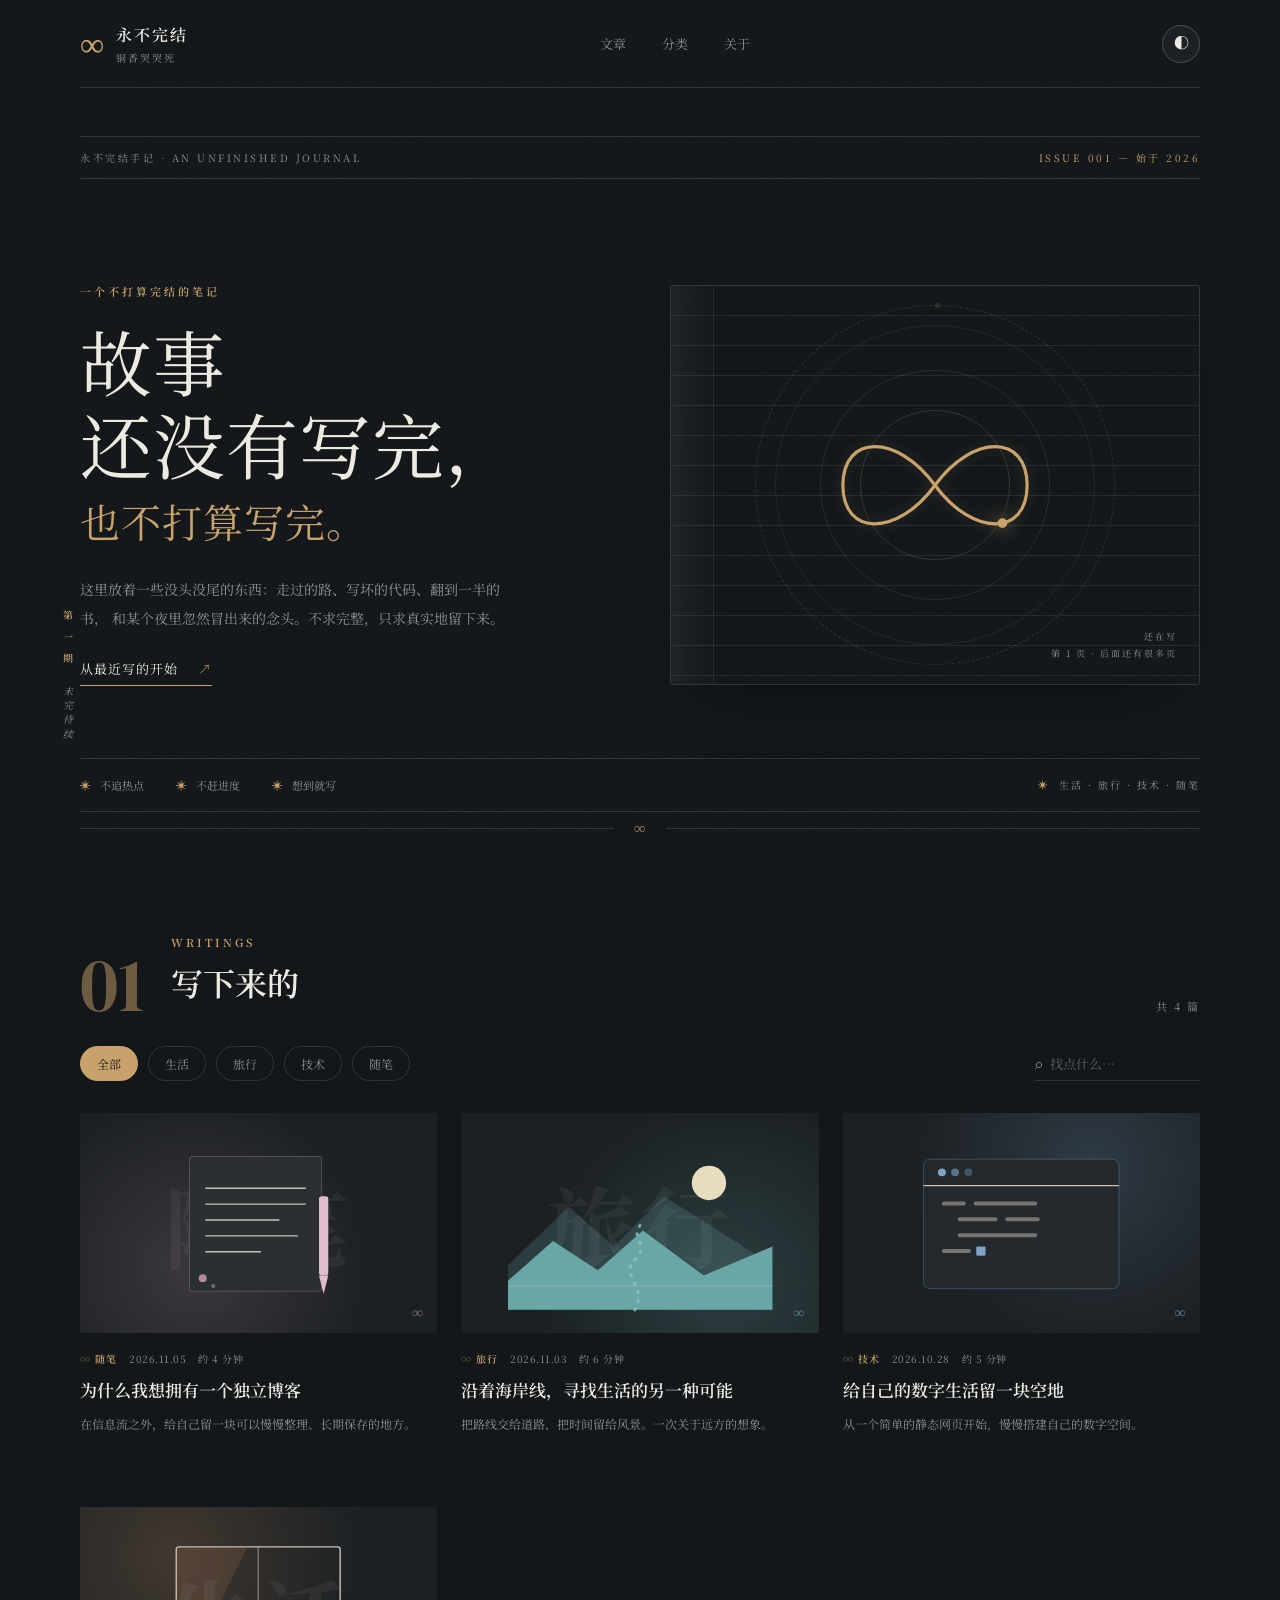
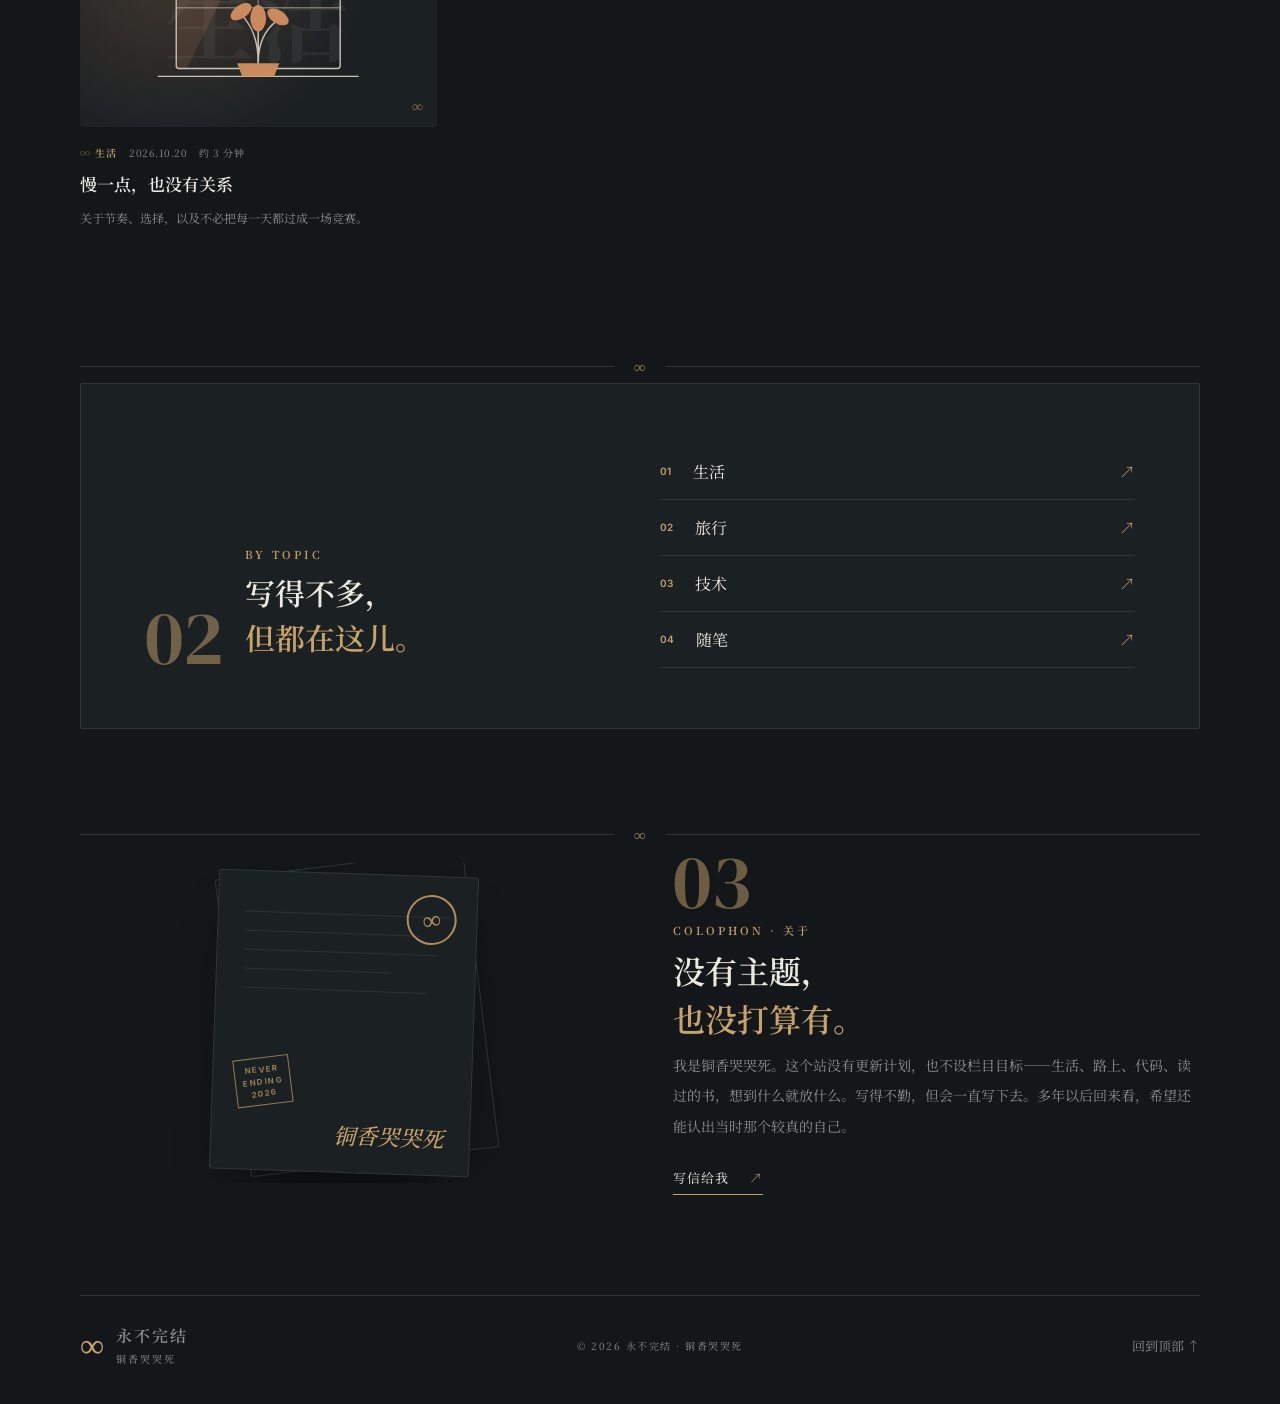
==== index.html @ 00ad0234 "feat: 编辑设计语言升级 — 刊头、错落大标题、杂志分章、书卷阅读 首屏（index.html + style.css）: - 新增刊头条：左「永不完结手记 · AN UNFINISHED JOU" ====
<!doctype html>
<html lang="zh-CN">
<head>
  <meta charset="utf-8">
  <meta name="viewport" content="width=device-width, initial-scale=1">

  <!-- SEO -->
  <meta name="description" content="永不完结 — 铜香哭哭死的个人站点。写生活、路上的事、代码和翻过的书，不追热点，也不打算写完。">
  <meta name="author" content="铜香哭哭死">
  <meta name="keywords" content="永不完结,铜香哭哭死,个人博客,生活,旅行,技术,随笔">
  <meta name="robots" content="index, follow">
  <title>永不完结 — 铜香哭哭死</title>

  <!-- Open Graph -->
  <meta property="og:type" content="website">
  <meta property="og:title" content="永不完结 — 铜香哭哭死">
  <meta property="og:description" content="写生活、路上的事、代码和翻过的书，不追热点，也不打算写完。">
  <meta property="og:locale" content="zh_CN">
  <meta property="og:site_name" content="永不完结">

  <!-- Twitter Card -->
  <meta name="twitter:card" content="summary">
  <meta name="twitter:title" content="永不完结 — 铜香哭哭死">
  <meta name="twitter:description" content="写生活、路上的事、代码和翻过的书，不追热点，也不打算写完。">

  <!-- Favicon -->
  <link rel="icon" href="data:image/svg+xml,<svg xmlns='http://www.w3.org/2000/svg' viewBox='0 0 100 100'><text y='.9em' font-size='90' fill='%23c8a26b'>∞</text></svg>">

  <!-- Fonts -->
  <link rel="preconnect" href="https://fonts.googleapis.com">
  <link rel="preconnect" href="https://fonts.gstatic.com" crossorigin>
  <link href="https://fonts.googleapis.com/css2?family=DM+Serif+Display&family=Noto+Serif+SC:wght@400;500;600;700&family=Inter:wght@400;500;600&display=swap" rel="stylesheet">

  <link rel="stylesheet" href="assets/style.css">
</head>
<body id="top">

<!-- 纸张颗粒 / 光晕 / 阅读进度 / 生长的墨线 -->
<div class="grain" aria-hidden="true"></div>
<div class="cursor-glow" id="cursorGlow" aria-hidden="true"></div>
<div class="scroll-progress" id="scrollProgress" aria-hidden="true"></div>
<div class="ink-thread" id="inkThread" aria-hidden="true"></div>

<header class="site-header wrap">
  <a class="brand" href="#top">
    <span class="brand-mark">∞</span>
    <span>
      <b>永不完结</b>
      <small>铜香哭哭死</small>
    </span>
  </a>

  <nav>
    <a href="#latest">文章</a>
    <a href="#categories">分类</a>
    <a href="#about">关于</a>
  </nav>

  <button id="themeToggle" class="icon-btn" aria-label="切换日间模式">◐</button>
</header>


  <main>

<section class="hero wrap">
  <div class="hero-masthead">
    <span>永不完结手记 · AN UNFINISHED JOURNAL</span>
    <span class="hero-masthead-right">ISSUE 001 — 始于 2026</span>
  </div>

  <div class="hero-copy">
    <p class="eyebrow">一个不打算完结的笔记</p>

    <h1>
      <span class="hl">故事</span>
      <span class="hl">还没有写完，</span>
      <em class="hl-sub">也不打算写完。</em>
    </h1>

    <p class="hero-desc">
      这里放着一些没头没尾的东西：走过的路、写坏的代码、翻到一半的书，
      和某个夜里忽然冒出来的念头。不求完整，只求真实地留下来。
    </p>

    <a class="text-link" href="#latest">
      从最近写的开始 <span>↗</span>
    </a>

    <span class="hero-rail" aria-hidden="true"><b>第 一 期</b><i>未完待续</i></span>
  </div>

  <!-- 一张摊开的笔记本纸，笔尖正在一遍遍写出 ∞ -->
  <div class="hero-art" aria-hidden="true">
    <div class="notebook-lines"></div>
    <div class="hero-art-ring ring-1"></div>
    <div class="hero-art-ring ring-2"></div>
    <div class="hero-art-ring ring-3"></div>

    <svg class="ink-path" viewBox="0 0 280 120">
      <path id="inkStroke" class="ink-trail" pathLength="1000"
            d="M140 60 C175 12 226 12 226 60 C226 108 175 108 140 60 C105 12 54 12 54 60 C54 108 105 108 140 60 Z" />
      <circle class="ink-tip" r="4.5">
        <animateMotion dur="6s" repeatCount="indefinite">
          <mpath href="#inkStroke" />
        </animateMotion>
      </circle>
    </svg>

    <div class="hero-art-label">还在写<br>第 1 页 · 后面还有很多页</div>
    <div class="hero-art-orbit"></div>
  </div>
</section>


    <section class="wrap intro-strip" data-reveal>
      <span>不追热点</span><span>不赶进度</span><span>想到就写</span>
      <span class="strip-right">生活 · 旅行 · 技术 · 随笔</span>
    </section>

    <div class="divider wrap" aria-hidden="true"><span>∞</span></div>

    <section id="latest" class="wrap section">
      <div class="section-heading" data-reveal>
        <span class="sh-num">01</span>
        <div class="sh-body">
          <p class="eyebrow">WRITINGS</p>
          <h2>写下来的</h2>
        </div>
        <span class="muted" id="postCount">共 4 篇</span>
      </div>
      <div class="toolbar" data-reveal>
        <div id="filters" class="filters"></div>
        <label class="search">
          <span>⌕</span>
          <input id="searchInput" type="search" placeholder="找点什么…" aria-label="搜索文章">
          <button class="search-clear" id="searchClear" type="button" aria-label="清除搜索" hidden>×</button>
        </label>
      </div>
      <div id="postGrid" class="post-grid"></div>
      <p id="emptyState" class="empty hidden">没找到。换个词，或者看看别的分类。</p>
    </section>

    <div class="divider wrap" aria-hidden="true"><span>∞</span></div>

    <section id="categories" class="wrap category-feature" data-reveal>
      <div class="cf-head">
        <span class="sh-num">02</span>
        <div>
          <p class="eyebrow">BY TOPIC</p>
          <h2>写得不多，<br><em>但都在这儿。</em></h2>
        </div>
      </div>
      <div class="category-list">
        <a href="#latest" data-category-link="生活"><span>01</span>生活 <b>↗</b></a>
        <a href="#latest" data-category-link="旅行"><span>02</span>旅行 <b>↗</b></a>
        <a href="#latest" data-category-link="技术"><span>03</span>技术 <b>↗</b></a>
        <a href="#latest" data-category-link="随笔"><span>04</span>随笔 <b>↗</b></a>
      </div>
    </section>

    <div class="divider wrap" aria-hidden="true"><span>∞</span></div>

    <section id="about" class="wrap about">
      <!-- 一封还没写完的信 -->
      <div class="about-art" aria-hidden="true" data-reveal>
        <div class="letter-sheet letter-sheet-back"></div>
        <div class="letter-sheet letter-sheet-front">
          <div class="letter-stamp">∞</div>
          <div class="letter-lines">
            <i></i><i></i><i></i><i></i><i></i>
          </div>
          <div class="letter-postmark">NEVER<br>ENDING<br>2026</div>
          <div class="letter-sign">铜香哭哭死</div>
        </div>
      </div>
      <div data-reveal>
        <span class="sh-num sh-num-inline">03</span>
        <p class="eyebrow">COLOPHON · 关于</p>
        <h2>没有主题，<br><em>也没打算有。</em></h2>
        <p>我是铜香哭哭死。这个站没有更新计划，也不设栏目目标——生活、路上、代码、读过的书，想到什么就放什么。写得不勤，但会一直写下去。多年以后回来看，希望还能认出当时那个较真的自己。</p>
        <a class="text-link" href="mailto:1219093662@qq.com">写信给我 <span>↗</span></a>
      </div>
    </section>
  </main>

  <footer class="wrap footer">
    <a class="brand" href="#top">
      <span class="brand-mark">∞</span>
      <span><b>永不完结</b><small>铜香哭哭死</small></span>
    </a>
    <span>© 2026 永不完结 · 铜香哭哭死</span>
    <a href="#top">回到顶部 ↑</a>
  </footer>

  <button class="to-top" id="toTop" aria-label="回到顶部">↑</button>

  <dialog id="articleDialog" class="article-dialog">
    <button class="dialog-close" id="closeDialog" aria-label="关闭">×</button>
    <div id="articleContent"></div>
  </dialog>

  <script src="assets/posts.js"></script>
  <script src="assets/main.js"></script>
</body>
</html>
---- assets/style.css ----
/* ============================================
   永不完结 · Style Sheet
   设计理念：一个没有终点的个人记录，安静、克制、有温度
   图片：全部由 CSS 绘制，无外部图片依赖
   ============================================ */

* {
  box-sizing: border-box;
  margin: 0;
  padding: 0;
}

/* ---------- 主题变量 ---------- */
/* 默认深色主题 */
:root {
  --paper: #13171a;
  --ink: #edeae1;
  --ink-soft: #cbc9c1;
  --muted: #8c9092;
  --line: #2f3538;
  --control-line: #474d50;
  --accent: #c8a26b;
  --accent-2: #7fa39b;
  --card: #1b2023;
  --shadow: rgba(0, 0, 0, 0.55);
  --selection: rgba(200, 162, 107, 0.3);
  --art-grad-1: #243538;
  --art-grad-2: #161e22;
  --art-grad-3: #352a26;
  --rule: rgba(130, 160, 168, 0.14);
  --accent-soft: rgba(200, 162, 107, 0.22);
}

/* 浅色主题 */
body.light {
  --paper: #f2ece1;
  --ink: #241f19;
  --ink-soft: #4c4840;
  --muted: #8b867c;
  --line: #ddd5c6;
  --control-line: #c6bdac;
  --accent: #9a6f43;
  --accent-2: #5e8478;
  --card: #eae4d8;
  --shadow: rgba(0, 0, 0, 0.14);
  --selection: rgba(154, 111, 67, 0.22);
  --art-grad-1: #d6c7ab;
  --art-grad-2: #cbd9d6;
  --art-grad-3: #e2cdb0;
  --rule: rgba(80, 120, 140, 0.16);
  --accent-soft: rgba(154, 111, 67, 0.26);
}

html {
  scroll-behavior: smooth;
}

body {
  background: var(--paper);
  color: var(--ink);
  font-family: Inter, "Noto Serif SC", serif;
  transition: background .4s ease, color .4s ease;
  -webkit-font-smoothing: antialiased;
  -moz-osx-font-smoothing: grayscale;
}

::selection {
  background: var(--selection);
}

/* ---------- 纸张颗粒质感 ---------- */
.grain {
  position: fixed;
  inset: 0;
  z-index: 9997;
  pointer-events: none;
  opacity: .04;
  mix-blend-mode: overlay;
  background-image: url("data:image/svg+xml,%3Csvg viewBox='0 0 220 220' xmlns='http://www.w3.org/2000/svg'%3E%3Cfilter id='n'%3E%3CfeTurbulence type='fractalNoise' baseFrequency='.85' numOctaves='3' stitchTiles='stitch'/%3E%3C/filter%3E%3Crect width='100%25' height='100%25' filter='url(%23n)'/%3E%3C/svg%3E");
}

/* ---------- 鼠标柔光（仅精确指针设备） ---------- */
.cursor-glow {
  position: fixed;
  inset: 0;
  z-index: 1;
  pointer-events: none;
  opacity: 0;
  background: radial-gradient(520px circle at var(--mx, 50%) var(--my, 50%), rgba(185, 155, 112, .07), transparent 68%);
  transition: opacity .8s ease;
}

body.pointer-active .cursor-glow {
  opacity: 1;
}

@media (hover: none), (pointer: coarse) {
  .cursor-glow { display: none; }
}

/* ---------- 顶部阅读进度 ---------- */
.scroll-progress {
  position: fixed;
  top: 0;
  left: 0;
  width: 100%;
  height: 2px;
  z-index: 200;
  pointer-events: none;
  background: linear-gradient(90deg, var(--accent), var(--ink-soft));
  transform: scaleX(0);
  transform-origin: 0 50%;
}

/* ---------- 随阅读向下生长的墨线 ---------- */
.ink-thread {
  position: fixed;
  left: 0;
  top: 0;
  width: 3px;
  height: 0;
  z-index: 60;
  pointer-events: none;
  background: linear-gradient(var(--accent), rgba(185, 155, 112, 0));
  opacity: .55;
}

/* ---------- 回到顶部 ---------- */
.to-top {
  position: fixed;
  right: 28px;
  bottom: 28px;
  z-index: 150;
  width: 44px;
  height: 44px;
  border: 1px solid var(--control-line);
  border-radius: 50%;
  background: var(--card);
  color: var(--ink);
  font-size: 17px;
  cursor: pointer;
  opacity: 0;
  transform: translateY(14px);
  pointer-events: none;
  transition: opacity .35s, transform .35s, border-color .25s, color .25s;
}

.to-top.visible {
  opacity: 1;
  transform: none;
  pointer-events: auto;
}

.to-top:hover {
  border-color: var(--accent);
  color: var(--accent);
  transform: translateY(-3px);
}

/* ---------- 滚动入场 ---------- */
/* 元素默认始终可见；observer 触发时播放一次淡入。
   即使脚本或 observer 完全不工作，也不会出现内容留白。 */
.reveal-ready [data-reveal].revealed {
  animation: revealIn .75s cubic-bezier(.2, .7, .2, 1) backwards;
  animation-delay: var(--reveal-delay, 0ms);
}

@keyframes revealIn {
  from { opacity: 0; transform: translateY(26px); }
  to   { opacity: 1; transform: none; }
}

/* ---------- 首屏入场 ---------- */
.hero-copy > * {
  animation: heroIn .85s cubic-bezier(.2, .7, .2, 1) both;
}

.hero-copy > *:nth-child(1) { animation-delay: .06s; }
.hero-copy > *:nth-child(2) { animation-delay: .20s; }
.hero-copy > *:nth-child(3) { animation-delay: .34s; }
.hero-copy > *:nth-child(4) { animation-delay: .48s; }

@keyframes heroIn {
  from { opacity: 0; transform: translateY(20px); }
  to   { opacity: 1; transform: none; }
}

.hero-art {
  animation: artIn 1.1s cubic-bezier(.2, .7, .2, 1) both;
}

@keyframes artIn {
  from { opacity: 0; transform: scale(.95); }
  to   { opacity: 1; transform: none; }
}

/* ---------- 主题切换：圆形扩散（View Transitions 渐进增强） ---------- */
::view-transition-old(root),
::view-transition-new(root) {
  animation: none;
  mix-blend-mode: normal;
}

::view-transition-old(root) { z-index: 1; }
::view-transition-new(root) { z-index: 2; }

@keyframes themeReveal {
  from { clip-path: circle(0 at var(--vt-x, 50%) var(--vt-y, 0)); }
  to   { clip-path: circle(var(--vt-r, 150vmax) at var(--vt-x, 50%) var(--vt-y, 0)); }
}

::view-transition-new(root) {
  animation: themeReveal .65s cubic-bezier(.3, .7, .3, 1) both;
}

/* ---------- 尊重系统「减少动态效果」 ---------- */
@media (prefers-reduced-motion: reduce) {
  *, *::before, *::after {
    animation-duration: .01ms !important;
    animation-iteration-count: 1 !important;
    transition-duration: .01ms !important;
    scroll-behavior: auto !important;
  }
  .reveal-ready [data-reveal].revealed { animation: none; }
  .cursor-glow { display: none; }
}

.wrap {
  width: min(1120px, calc(100% - 48px));
  margin: auto;
}

/* ---------- 顶部导航 ---------- */
.site-header {
  height: 88px;
  display: flex;
  align-items: center;
  justify-content: space-between;
  border-bottom: 1px solid var(--line);
  position: sticky;
  top: 0;
  z-index: 100;
  background: var(--paper);
  transition: background .4s ease;
}

.brand {
  display: flex;
  gap: 12px;
  align-items: center;
  text-decoration: none;
  color: var(--ink);
}

.brand-mark {
  font: 34px "DM Serif Display", serif;
  color: var(--accent);
  line-height: 1;
}

.brand b {
  display: block;
  font: 600 16px "Noto Serif SC", serif;
  letter-spacing: 2px;
}

.brand small {
  display: block;
  font: 10px "Noto Serif SC", serif;
  letter-spacing: 2px;
  color: var(--muted);
  margin-top: 4px;
}

.site-header nav {
  display: flex;
  gap: 36px;
}

.site-header nav a,
.footer a {
  font-size: 13px;
  font-family: "Noto Serif SC", serif;
  color: var(--muted);
  text-decoration: none;
  transition: color .25s;
  position: relative;
}

.site-header nav a::after {
  content: "";
  position: absolute;
  bottom: -4px;
  left: 0;
  width: 0;
  height: 1px;
  background: var(--accent);
  transition: width .3s ease;
}

.site-header nav a:hover::after {
  width: 100%;
}

.site-header nav a:hover,
.site-header nav a.current,
.footer a:hover {
  color: var(--accent);
}

/* 滚动到对应区块时高亮导航 */
.site-header nav a.current::after {
  width: 100%;
}

.icon-btn {
  border: 1px solid var(--control-line);
  background: var(--card);
  color: var(--ink);
  border-radius: 50%;
  width: 38px;
  height: 38px;
  cursor: pointer;
  font-size: 15px;
  transition: all .25s;
  display: flex;
  align-items: center;
  justify-content: center;
}

.icon-btn:hover {
  border-color: var(--accent);
  color: var(--accent);
  transform: rotate(15deg);
}

/* ---------- 首页主视觉 ---------- */
.hero {
  min-height: 520px;
  display: grid;
  grid-template-columns: 1fr 1fr;
  align-items: center;
  gap: 60px;
  position: relative;
  padding-top: 48px;
  padding-bottom: 72px;
}

.eyebrow {
  font: 11px "Noto Serif SC", serif;
  letter-spacing: 3px;
  color: var(--accent);
  font-weight: 600;
}

/* 刊头条 */
.hero-masthead {
  grid-column: 1 / -1;
  display: flex;
  justify-content: space-between;
  align-items: center;
  border-top: 1px solid var(--line);
  border-bottom: 1px solid var(--line);
  padding: 13px 0;
  margin-bottom: 44px;
  font: 10px "Noto Serif SC", serif;
  letter-spacing: 2.5px;
  color: var(--muted);
  text-transform: uppercase;
}

.hero-masthead-right {
  color: var(--accent);
}

.hero h1 {
  display: flex;
  flex-direction: column;
  gap: 4px;
  margin: 22px 0 28px;
  font-weight: 600;
}

.hero h1 .hl {
  font: clamp(40px, 5.6vw, 74px)/1.1 "Noto Serif SC", serif;
  letter-spacing: 1px;
}

.hero h1 .hl-sub {
  font-style: normal;
  color: var(--accent);
  font: clamp(24px, 3.4vw, 40px)/1.3 "Noto Serif SC", serif;
  letter-spacing: 1px;
  margin-top: 8px;
}

/* 首屏左下竖排注脚 */
.hero-rail {
  position: absolute;
  left: -20px;
  bottom: 16px;
  writing-mode: vertical-rl;
  display: flex;
  gap: 20px;
  font: 10px "Noto Serif SC", serif;
  letter-spacing: 4px;
  color: var(--muted);
}

.hero-rail b {
  color: var(--accent);
  font-weight: 600;
}

.category-feature h2 em,
.about h2 em {
  font-style: normal;
  color: var(--accent);
}

.hero-desc {
  font: 14px/2.1 "Noto Serif SC", serif;
  color: var(--muted);
  max-width: 440px;
}

.text-link {
  display: inline-block;
  margin-top: 26px;
  padding-bottom: 7px;
  border-bottom: 1px solid var(--accent);
  font: 13px "Noto Serif SC", serif;
  letter-spacing: 1px;
  text-decoration: none;
  color: var(--ink);
  transition: color .25s, letter-spacing .25s;
}

.text-link:hover {
  color: var(--accent);
  letter-spacing: 1.5px;
}

.text-link span {
  color: var(--accent);
  margin-left: 16px;
  transition: margin-left .25s;
}

.text-link:hover span {
  margin-left: 22px;
}

/* ---------- 首页艺术图形：一本摊开的笔记本，正被一遍遍写上 ∞ ---------- */
.hero-art {
  height: 400px;
  position: relative;
  display: flex;
  align-items: center;
  justify-content: center;
  background: var(--paper);
  border-radius: 2px;
  overflow: hidden;
  border: 1px solid var(--line);
  box-shadow: 0 24px 60px -34px var(--shadow);
}

/* 笔记本横格纸 + 左侧装订线 */
.notebook-lines {
  position: absolute;
  inset: 0;
  z-index: 0;
  background:
    linear-gradient(90deg, transparent 42px, var(--rule) 42px, var(--rule) 43px, transparent 43px),
    repeating-linear-gradient(to bottom, transparent 0 29px, var(--rule) 29px 30px);
}

.notebook-lines::before {
  content: "";
  position: absolute;
  left: 0; top: 0; bottom: 0;
  width: 42px;
  background: linear-gradient(90deg, var(--rule), transparent);
  opacity: .6;
}

/* 缓慢旋转的虚线星轨 */
.hero-art-orbit {
  position: absolute;
  width: 360px;
  height: 360px;
  border: 1px dashed var(--accent);
  border-radius: 50%;
  opacity: .18;
  z-index: 1;
  animation: orbitSpin 48s linear infinite;
}

.hero-art-orbit::after {
  content: "";
  position: absolute;
  top: -3px;
  left: 50%;
  width: 5px;
  height: 5px;
  border-radius: 50%;
  background: var(--accent);
  box-shadow: 0 0 10px var(--accent);
}

@keyframes orbitSpin {
  to { transform: rotate(360deg); }
}

/* 三层同心圆（像杯子的水渍 / 写坏的草稿） */
.hero-art-ring {
  position: absolute;
  border: 1px solid var(--accent);
  border-radius: 50%;
  opacity: .1;
  z-index: 1;
  animation: ringPulse 7s ease-in-out infinite;
}

.hero-art-ring.ring-1 { width: 320px; height: 320px; animation-delay: 0s; }
.hero-art-ring.ring-2 { width: 230px; height: 230px; animation-delay: 1.2s; opacity: .14; }
.hero-art-ring.ring-3 { width: 150px; height: 150px; animation-delay: 2.4s; opacity: .2; }

@keyframes ringPulse {
  0%, 100% { transform: scale(1); opacity: .08; }
  50% { transform: scale(1.06); opacity: .2; }
}

/* 被一笔笔写出来的 ∞ */
.ink-path {
  position: relative;
  z-index: 3;
  width: 300px;
  max-width: 74%;
  overflow: visible;
}

.ink-trail {
  fill: none;
  stroke: var(--accent);
  stroke-width: 3;
  stroke-linecap: round;
  stroke-dasharray: 1000;
  stroke-dashoffset: 1000;
  animation: inkDraw 3.4s cubic-bezier(.6, .05, .25, 1) forwards;
  filter: drop-shadow(0 0 6px var(--accent-soft));
}

@keyframes inkDraw {
  to { stroke-dashoffset: 0; }
}

.ink-tip {
  fill: var(--accent);
  filter: drop-shadow(0 0 9px var(--accent));
}

.hero-art-label {
  position: absolute;
  bottom: 22px;
  right: 22px;
  z-index: 4;
  font: 9px/1.9 "Noto Serif SC", serif;
  letter-spacing: 2px;
  color: var(--muted);
  text-align: right;
}

/* ---------- 首页信息条 ---------- */
.intro-strip {
  border-top: 1px solid var(--line);
  border-bottom: 1px solid var(--line);
  padding: 18px 0;
  display: flex;
  gap: 32px;
  font: 11px "Noto Serif SC", serif;
  color: var(--muted);
}

.intro-strip span::before {
  content: "✳";
  color: var(--accent);
  margin-right: 9px;
}

.intro-strip .strip-right {
  margin-left: auto;
  font: 10px "Noto Serif SC", serif;
  letter-spacing: 2px;
}

/* ---------- 章节分隔符：∞ + 细线（贯穿全站的符号语言） ---------- */
.divider {
  display: flex;
  align-items: center;
  gap: 20px;
  padding: 4px 0;
  color: var(--accent);
}

.divider::before,
.divider::after {
  content: "";
  flex: 1;
  height: 1px;
  background: var(--line);
}

.divider span {
  font: 17px "DM Serif Display", serif;
  opacity: .7;
}

/* ---------- 文章区域 ---------- */
.section {
  padding: 90px 0;
}

/* 杂志式分章：大号编号 + 中文标题 + 英文副题 */
.section-heading {
  display: flex;
  align-items: flex-end;
  gap: 26px;
  margin-bottom: 4px;
}

.sh-num {
  font: 400 clamp(42px, 6.2vw, 76px)/0.8 "DM Serif Display", serif;
  color: var(--accent);
  opacity: .5;
}

.sh-num-inline {
  display: block;
  margin-bottom: 10px;
}

.sh-body {
  flex: 1;
}

.section-heading h2,
.category-feature h2,
.about h2 {
  font: 32px/1.5 "Noto Serif SC", serif;
  margin: 8px 0;
  font-weight: 600;
}

.cf-head {
  display: flex;
  align-items: flex-end;
  gap: 22px;
}

.muted {
  font: 11px "Noto Serif SC", serif;
  letter-spacing: 2px;
  color: var(--muted);
}

.toolbar {
  display: flex;
  justify-content: space-between;
  align-items: center;
  margin: 32px 0;
}

.filters {
  display: flex;
  gap: 10px;
  flex-wrap: wrap;
}

.filter {
  border: 1px solid var(--line);
  background: transparent;
  color: var(--muted);
  padding: 8px 16px;
  border-radius: 30px;
  font: 12px "Noto Serif SC", serif;
  cursor: pointer;
  transition: all .25s;
}

.filter.active,
.filter:hover {
  background: var(--accent);
  border-color: var(--accent);
  color: var(--paper);
}

.search {
  border-bottom: 1px solid var(--line);
  display: flex;
  gap: 8px;
  padding: 7px 0;
  color: var(--muted);
  transition: border-color .25s;
}

.search:focus-within {
  border-color: var(--accent);
}

.search span {
  font-size: 14px;
  color: var(--muted);
}

.search input {
  width: 150px;
  border: 0;
  outline: 0;
  background: transparent;
  color: var(--ink);
  font: 13px "Noto Serif SC", serif;
}

.search input::placeholder {
  color: var(--muted);
  opacity: 0.6;
}

/* 隐藏浏览器自带的清除按钮，使用统一的自定义按钮 */
.search input::-webkit-search-cancel-button {
  display: none;
}

.search-clear {
  border: 0;
  background: none;
  color: var(--muted);
  font-size: 15px;
  line-height: 1;
  padding: 0 2px;
  cursor: pointer;
  display: flex;
  align-items: center;
  transition: color .2s;
}

.search-clear:hover {
  color: var(--accent);
}

.search-clear[hidden] {
  display: none;
}

/* ---------- 文章卡片 ---------- */
.post-grid {
  display: grid;
  grid-template-columns: repeat(3, 1fr);
  gap: 40px 24px;
}

.post-card {
  cursor: pointer;
  transition: transform .35s ease;
  /* 逐张入场：backwards 只保留起始帧，动画结束后 hover 的 transform 不受影响 */
  animation: cardIn .6s cubic-bezier(.2, .7, .2, 1) backwards;
  animation-delay: var(--reveal-delay, 0ms);
}

@keyframes cardIn {
  from { opacity: 0; transform: translateY(22px); }
  to   { opacity: 1; transform: none; }
}

.post-card:hover {
  transform: translateY(-4px);
}

.post-card .cover {
  height: 220px;
  overflow: hidden;
  background: var(--card);
  border-radius: 2px;
  position: relative;
}

.post-card .cover::after {
  content: "";
  position: absolute;
  inset: 0;
  background: linear-gradient(180deg, transparent 60%, var(--card));
  opacity: 0;
  transition: opacity .4s;
  pointer-events: none;
}

.post-card:hover .cover::after {
  opacity: 0.35;
}

/* 悬停时一道柔光斜扫过封面 */
.post-card .cover::before {
  content: "";
  position: absolute;
  inset: 0;
  z-index: 5;
  pointer-events: none;
  background: linear-gradient(105deg, transparent 38%, rgba(255, 255, 255, .13) 50%, transparent 62%);
  transform: translateX(-130%);
  transition: transform .85s cubic-bezier(.2, .7, .2, 1);
}

.post-card:hover .cover::before {
  transform: translateX(130%);
}

.post-card img {
  width: 100%;
  height: 100%;
  object-fit: cover;
  filter: saturate(.75) brightness(.85);
  transition: transform .6s ease, filter .6s ease;
}

.post-card:hover img {
  transform: scale(1.05);
  filter: saturate(1) brightness(1);
}

/* ---------- 分类封面：四幅会动的微型场景插画（纯 SVG） ---------- */
.cover-art {
  position: relative;
  width: 100%;
  height: 100%;
  display: flex;
  align-items: center;
  justify-content: center;
  overflow: hidden;
}

/* 大类水印字 */
.cover-art-label {
  position: absolute;
  z-index: 1;
  font: 700 clamp(54px, 7vw, 92px)/1 "Noto Serif SC", serif;
  color: var(--ink);
  opacity: .06;
  user-select: none;
  letter-spacing: 4px;
}

/* 角标 ∞ */
.cover-art-mark {
  position: absolute;
  right: 14px;
  bottom: 10px;
  z-index: 3;
  font: 16px "DM Serif Display", serif;
  color: var(--sc-accent, var(--accent));
  opacity: .65;
}

/* 场景插画容器 */
.scene {
  position: relative;
  z-index: 2;
  width: 74%;
  height: auto;
  overflow: visible;
  transition: transform .55s cubic-bezier(.2, .7, .2, 1);
}

.post-card:hover .scene {
  transform: scale(1.05);
}

.scene * { vector-effect: non-scaling-stroke; }

/* 场景配色（主题感知，按分类覆盖 --sc-accent 等） */
.sc-line { fill: none; stroke: var(--sc-ink); stroke-width: 1.4; }
.sc-fill { fill: var(--sc-accent); }
.sc-fill-soft { fill: var(--sc-accent-soft); }
.sc-light { fill: var(--sc-light); }
.sc-paper { fill: var(--sc-paper); stroke: var(--sc-line-c); stroke-width: 1; }
.sc-dot { fill: var(--sc-accent); }
.sc-code rect { fill: var(--sc-ink); opacity: .5; }
.sc-cursor { fill: var(--sc-accent); animation: cursorBlink 1.1s steps(1) infinite; }
.sc-strong { fill: var(--sc-strong); }
.sc-ink { fill: var(--sc-accent); }
.sc-moon { fill: var(--sc-moon); }
.sc-road { fill: none; stroke: var(--sc-road); stroke-width: 3; stroke-linecap: round; stroke-dasharray: 1 8; opacity: .8; }

@keyframes cursorBlink { 0%, 50% { opacity: 1; } 50.01%, 100% { opacity: 0; } }

/* 生活：暖陶土 · 窗台盆栽 */
.cover-art-life {
  background:
    radial-gradient(circle at 26% 22%, var(--sc-accent-soft), transparent 62%),
    var(--card);
  --sc-accent: #c98a5e;
  --sc-accent-soft: rgba(201, 138, 94, .22);
  --sc-ink: #c9c2b4;
  --sc-paper: #2a2f31;
  --sc-line-c: rgba(201, 138, 94, .35);
  --sc-light: rgba(201, 138, 94, .16);
  --sc-strong: #e0b78f;
  --sc-moon: #e8dcc0;
  --sc-road: #c98a5e;
}

/* 旅行：青蓝 · 山海与路 */
.cover-art-travel {
  background:
    radial-gradient(circle at 74% 78%, var(--sc-accent-soft), transparent 60%),
    var(--card);
  --sc-accent: #69a6a6;
  --sc-accent-soft: rgba(105, 166, 166, .22);
  --sc-ink: #c9c2b4;
  --sc-paper: #2a2f31;
  --sc-line-c: rgba(105, 166, 166, .35);
  --sc-light: rgba(105, 166, 166, .15);
  --sc-strong: #9fd0d0;
  --sc-moon: #e8dcc0;
  --sc-road: #8fc3c3;
}

/* 技术：灰蓝 · 终端光标 */
.cover-art-tech {
  background:
    radial-gradient(circle at 70% 24%, var(--sc-accent-soft), transparent 60%),
    var(--card);
  --sc-accent: #7fa3c9;
  --sc-accent-soft: rgba(127, 163, 201, .2);
  --sc-ink: #c9c2b4;
  --sc-paper: #23292c;
  --sc-line-c: rgba(127, 163, 201, .32);
  --sc-light: rgba(127, 163, 201, .12);
  --sc-strong: #bcd4ec;
  --sc-moon: #e8dcc0;
  --sc-road: #7fa3c9;
}

/* 随笔：褐紫 · 信纸与笔 */
.cover-art-note {
  background:
    radial-gradient(circle at 32% 70%, var(--sc-accent-soft), transparent 62%),
    var(--card);
  --sc-accent: #b389a0;
  --sc-accent-soft: rgba(179, 137, 160, .22);
  --sc-ink: #c9c2b4;
  --sc-paper: #2a2f31;
  --sc-line-c: rgba(179, 137, 160, .35);
  --sc-light: rgba(179, 137, 160, .14);
  --sc-strong: #e0bcce;
  --sc-moon: #e8dcc0;
  --sc-road: #b389a0;
}

/* 浅色主题下的场景插画墨色 */
body.light .sc-line { stroke: #7a7363; }
body.light .sc-ink { fill: #6a6253; }
body.light .sc-code rect { fill: #6a6253; }
body.light .sc-paper { fill: #f6f2e8; }

/* ---------- 卡片文字 ---------- */
.post-meta {
  display: flex;
  gap: 12px;
  margin: 18px 0 10px;
  font: 10px "Noto Serif SC", serif;
  letter-spacing: .5px;
  color: var(--muted);
}

.post-meta .tag {
  color: var(--accent);
  font-weight: 600;
  letter-spacing: 1px;
}

.post-meta .tag::before {
  content: "∞ ";
  opacity: .55;
}

.post-card h3 {
  font: 17px/1.7 "Noto Serif SC", serif;
  margin: 0 0 8px;
  color: var(--ink);
  font-weight: 600;
  transition: color .25s;
}

.post-card:hover h3 {
  color: var(--accent);
}

.post-card p {
  font: 12px/1.9 "Noto Serif SC", serif;
  color: var(--muted);
  margin: 0;
}

.read-more {
  display: inline-block;
  margin-top: 14px;
  font: 11px "Noto Serif SC", serif;
  color: var(--accent);
  letter-spacing: 1px;
  opacity: 0;
  transform: translateY(4px);
  transition: opacity .25s, transform .25s;
}

.post-card:hover .read-more,
.post-card:focus .read-more {
  opacity: 1;
  transform: translateY(0);
}

/* 触摸设备：read-more 始终可见 */
@media (hover: none) {
  .read-more {
    opacity: 1;
    transform: none;
  }
}

.empty {
  text-align: center;
  color: var(--muted);
  padding: 60px;
  font: 14px "Noto Serif SC", serif;
}

.hidden {
  display: none;
}

/* ---------- 分类区域 ---------- */
.category-feature {
  background: var(--card);
  padding: 60px 64px;
  display: grid;
  grid-template-columns: 1fr 1fr;
  gap: 40px;
  margin-bottom: 90px;
  border: 1px solid var(--line);
  border-radius: 2px;
}

.category-feature h2 {
  font-size: 30px;
}

.category-list a {
  display: flex;
  align-items: center;
  padding: 16px 0;
  border-bottom: 1px solid var(--line);
  text-decoration: none;
  color: var(--ink);
  font: 16px "Noto Serif SC", serif;
  transition: padding-left .25s, color .25s;
}

.category-list a:hover {
  color: var(--accent);
  padding-left: 8px;
}

.category-list a span {
  font: 10px Inter, sans-serif;
  color: var(--accent);
  margin-right: 22px;
  font-weight: 600;
}

.category-list a b {
  margin-left: auto;
  color: var(--accent);
  font-weight: 400;
  transition: transform .25s;
}

.category-list a:hover b {
  transform: translateX(4px);
}

/* ---------- 关于区域 ---------- */
.about {
  display: grid;
  grid-template-columns: 1fr 1fr;
  gap: 65px;
  align-items: center;
  padding-bottom: 100px;
}

/* 关于区右侧文字稍晚入场 */
.about > div:nth-child(2) {
  --reveal-delay: 120ms;
}

.about-art {
  height: 320px;
  position: relative;
  display: flex;
  align-items: center;
  justify-content: center;
  border-radius: 2px;
  overflow: hidden;
}

/* 一封还没写完的信 */
.letter-sheet {
  position: absolute;
  border-radius: 3px;
  background: var(--card);
  border: 1px solid var(--line);
}

.letter-sheet-back {
  width: 250px;
  height: 300px;
  transform: rotate(-7deg) translate(14px, -8px);
  background: var(--paper);
  box-shadow: 0 18px 40px -24px var(--shadow);
}

.letter-sheet-front {
  width: 260px;
  height: 300px;
  transform: rotate(2deg);
  box-shadow: 0 26px 54px -26px var(--shadow);
  padding: 26px 26px 22px;
  display: flex;
  flex-direction: column;
}

.letter-stamp {
  position: absolute;
  top: 18px;
  right: 20px;
  width: 50px;
  height: 50px;
  border: 2px solid var(--accent);
  border-radius: 50%;
  display: flex;
  align-items: center;
  justify-content: center;
  font: 26px "DM Serif Display", serif;
  color: var(--accent);
  transform: rotate(-12deg);
  opacity: .85;
}

.letter-lines {
  margin-top: 14px;
  display: flex;
  flex-direction: column;
  gap: 18px;
  flex: 1;
}

.letter-lines i {
  height: 1px;
  background: var(--rule);
  display: block;
}

.letter-lines i:nth-child(2) { width: 86%; }
.letter-lines i:nth-child(3) { width: 94%; }
.letter-lines i:nth-child(4) { width: 72%; }
.letter-lines i:nth-child(5) { width: 90%; }

.letter-postmark {
  position: absolute;
  left: 22px;
  bottom: 64px;
  font: 700 8px/1.5 "Inter", sans-serif;
  letter-spacing: 1.5px;
  color: var(--accent);
  border: 1px solid var(--accent);
  padding: 5px 7px;
  transform: rotate(-9deg);
  opacity: .7;
  text-align: center;
}

.letter-sign {
  margin-top: auto;
  align-self: flex-end;
  font: 500 22px "Noto Serif SC", serif;
  color: var(--accent);
  font-style: italic;
}

.about p:not(.eyebrow) {
  font: 14px/2.2 "Noto Serif SC", serif;
  color: var(--muted);
}

/* ---------- 页脚 ---------- */
.footer {
  border-top: 1px solid var(--line);
  padding: 28px 0 38px;
  display: flex;
  justify-content: space-between;
  align-items: center;
}

.footer > span {
  font: 10px "Noto Serif SC", serif;
  letter-spacing: 1.5px;
  color: var(--muted);
}

/* ---------- 文章弹窗 ---------- */
.article-dialog {
  width: min(760px, calc(100% - 30px));
  max-height: 90vh;
  overflow: auto;
  border: 1px solid var(--line);
  background: var(--paper);
  color: var(--ink);
  padding: 56px min(8vw, 70px);
  box-shadow: 0 24px 80px var(--shadow);
  border-radius: 2px;
  animation: dialogFade .3s ease;
}

@keyframes dialogFade {
  from { opacity: 0; transform: translateY(20px); }
  to   { opacity: 1; transform: translateY(0); }
}

.article-dialog::backdrop {
  background: rgba(8, 11, 13, 0.8);
  backdrop-filter: blur(4px);
}

.dialog-close {
  position: sticky;
  float: right;
  top: 0;
  border: 0;
  background: none;
  color: var(--ink);
  font-size: 30px;
  cursor: pointer;
  transition: color .2s, transform .2s;
  line-height: 1;
}

.dialog-close:hover {
  color: var(--accent);
  transform: rotate(90deg);
}

.article-dialog .eyebrow {
  margin-bottom: 16px;
}

.article-dialog h1 {
  font: 30px/1.5 "Noto Serif SC", serif;
  font-weight: 600;
  margin-bottom: 8px;
}

/* 弹窗内封面：图片或抽象封面都放在同一容器里 */
.dialog-cover {
  height: 220px;
  margin: 24px 0;
  overflow: hidden;
  border-radius: 2px;
  background: var(--card);
}

.dialog-cover img {
  width: 100%;
  height: 100%;
  object-fit: cover;
  display: block;
}

.article-dialog .article-body {
  font: 15px/2.3 "Noto Serif SC", serif;
  color: var(--ink-soft);
  max-width: 38em;
  margin: 0 auto;
}

/* 中文书刊式排版：首行缩进两字（首段留给首字下沉，不缩进） */
.article-dialog .article-body p {
  text-indent: 2em;
  margin-bottom: .8em;
}

.article-dialog .article-body p:first-of-type {
  text-indent: 0;
}

/* 首字下沉：首段首字放大，像翻开一页书 */
.article-dialog .article-body p:first-of-type::first-letter {
  float: left;
  font: 700 3.1em/0.78 "DM Serif Display", serif;
  color: var(--accent);
  margin: 8px 12px -2px 0;
}

/* 引用块：左线竖引（文章内容如含引用时使用） */
.article-dialog .article-body blockquote {
  border-left: 2px solid var(--accent);
  padding-left: 18px;
  margin: 1.3em 0;
  color: var(--ink);
  font-style: italic;
  text-indent: 0;
}

/* 弹窗内容依次浮现 */
.article-dialog #articleContent > * {
  animation: articleIn .5s cubic-bezier(.2, .7, .2, 1) both;
}

.article-dialog #articleContent > *:nth-child(1) { animation-delay: .05s; }
.article-dialog #articleContent > *:nth-child(2) { animation-delay: .11s; }
.article-dialog #articleContent > *:nth-child(3) { animation-delay: .17s; }
.article-dialog #articleContent > *:nth-child(4) { animation-delay: .23s; }
.article-dialog #articleContent > *:nth-child(5) { animation-delay: .29s; }

@keyframes articleIn {
  from { opacity: 0; transform: translateY(12px); }
  to   { opacity: 1; transform: none; }
}

.article-end-mark {
  display: block;
  text-align: center;
  margin-top: 40px;
  padding-top: 32px;
  border-top: 1px solid var(--line);
  font: 10px "Noto Serif SC", serif;
  letter-spacing: 3px;
  color: var(--muted);
}

/* ---------- 滚动条美化 ---------- */
::-webkit-scrollbar {
  width: 8px;
  height: 8px;
}

::-webkit-scrollbar-track {
  background: var(--paper);
}

::-webkit-scrollbar-thumb {
  background: var(--line);
  border-radius: 4px;
}

::-webkit-scrollbar-thumb:hover {
  background: var(--accent);
}

/* ---------- 手机适配 ---------- */
@media (max-width: 700px) {
  .wrap {
    width: calc(100% - 32px);
  }

  .site-header {
    height: 72px;
    position: static;
  }

  .site-header nav {
    gap: 16px;
  }

  .site-header nav a {
    font-size: 12px;
  }

  .brand-mark {
    font-size: 28px;
  }

  .brand b {
    font-size: 14px;
  }

  .hero {
    grid-template-columns: 1fr;
    gap: 28px;
    padding: 48px 0;
    min-height: auto;
  }

  .hero-art {
    height: 280px;
    grid-row: 1;
  }

  .hero h1 {
    font-size: clamp(28px, 8vw, 40px);
  }

  .hero-masthead {
    flex-direction: column;
    align-items: flex-start;
    gap: 5px;
    font-size: 9px;
    letter-spacing: 1px;
    margin-bottom: 30px;
  }

  .hero-rail {
    display: none;
  }

  .section-heading,
  .cf-head {
    gap: 14px;
  }

  .sh-num {
    font-size: clamp(34px, 11vw, 52px);
  }

  .intro-strip {
    gap: 14px;
    flex-wrap: wrap;
  }

  .intro-strip .strip-right {
    display: none;
  }

  .section {
    padding: 60px 0;
  }

  .section-heading h2,
  .about h2 {
    font-size: 26px;
  }

  .toolbar {
    align-items: flex-start;
    gap: 18px;
    flex-direction: column;
  }

  .post-grid {
    grid-template-columns: 1fr 1fr;
    gap: 28px 14px;
  }

  .post-card .cover {
    height: 150px;
  }

  .scene {
    width: 84%;
  }

  .post-card h3 {
    font-size: 14px;
  }

  .post-card p {
    font-size: 11px;
  }

  .read-more {
    opacity: 1;
    transform: none;
  }

  .category-feature {
    padding: 36px 24px;
    grid-template-columns: 1fr;
    gap: 12px;
    margin-bottom: 60px;
  }

  .about {
    grid-template-columns: 1fr;
    gap: 28px;
    padding-bottom: 65px;
  }

  .about-art {
    height: 320px;
  }

  .footer {
    gap: 15px;
    flex-wrap: wrap;
    flex-direction: column;
    text-align: center;
  }

  .footer > span {
    order: 3;
    width: 100%;
  }

  .article-dialog {
    padding: 36px 24px;
  }

  .article-dialog h1 {
    font-size: 24px;
  }

  .article-dialog .article-body {
    font-size: 14px;
    line-height: 2.1;
  }

  .dialog-cover {
    height: 160px;
  }

  .ink-path {
    width: 220px;
  }

  .hero-art-label {
    font-size: 8px;
    bottom: 16px;
    right: 16px;
  }

  .hero-art-orbit {
    width: 260px;
    height: 260px;
  }

  .to-top {
    right: 18px;
    bottom: 18px;
    width: 40px;
    height: 40px;
  }

  .cursor-glow {
    display: none;
  }
}

@media (max-width: 420px) {
  .post-grid {
    grid-template-columns: 1fr;
  }

  .post-card .cover {
    height: 200px;
  }

  .scene {
    width: 78%;
  }

  .site-header nav {
    gap: 10px;
  }

  .hero h1 {
    font-size: 26px;
  }
}
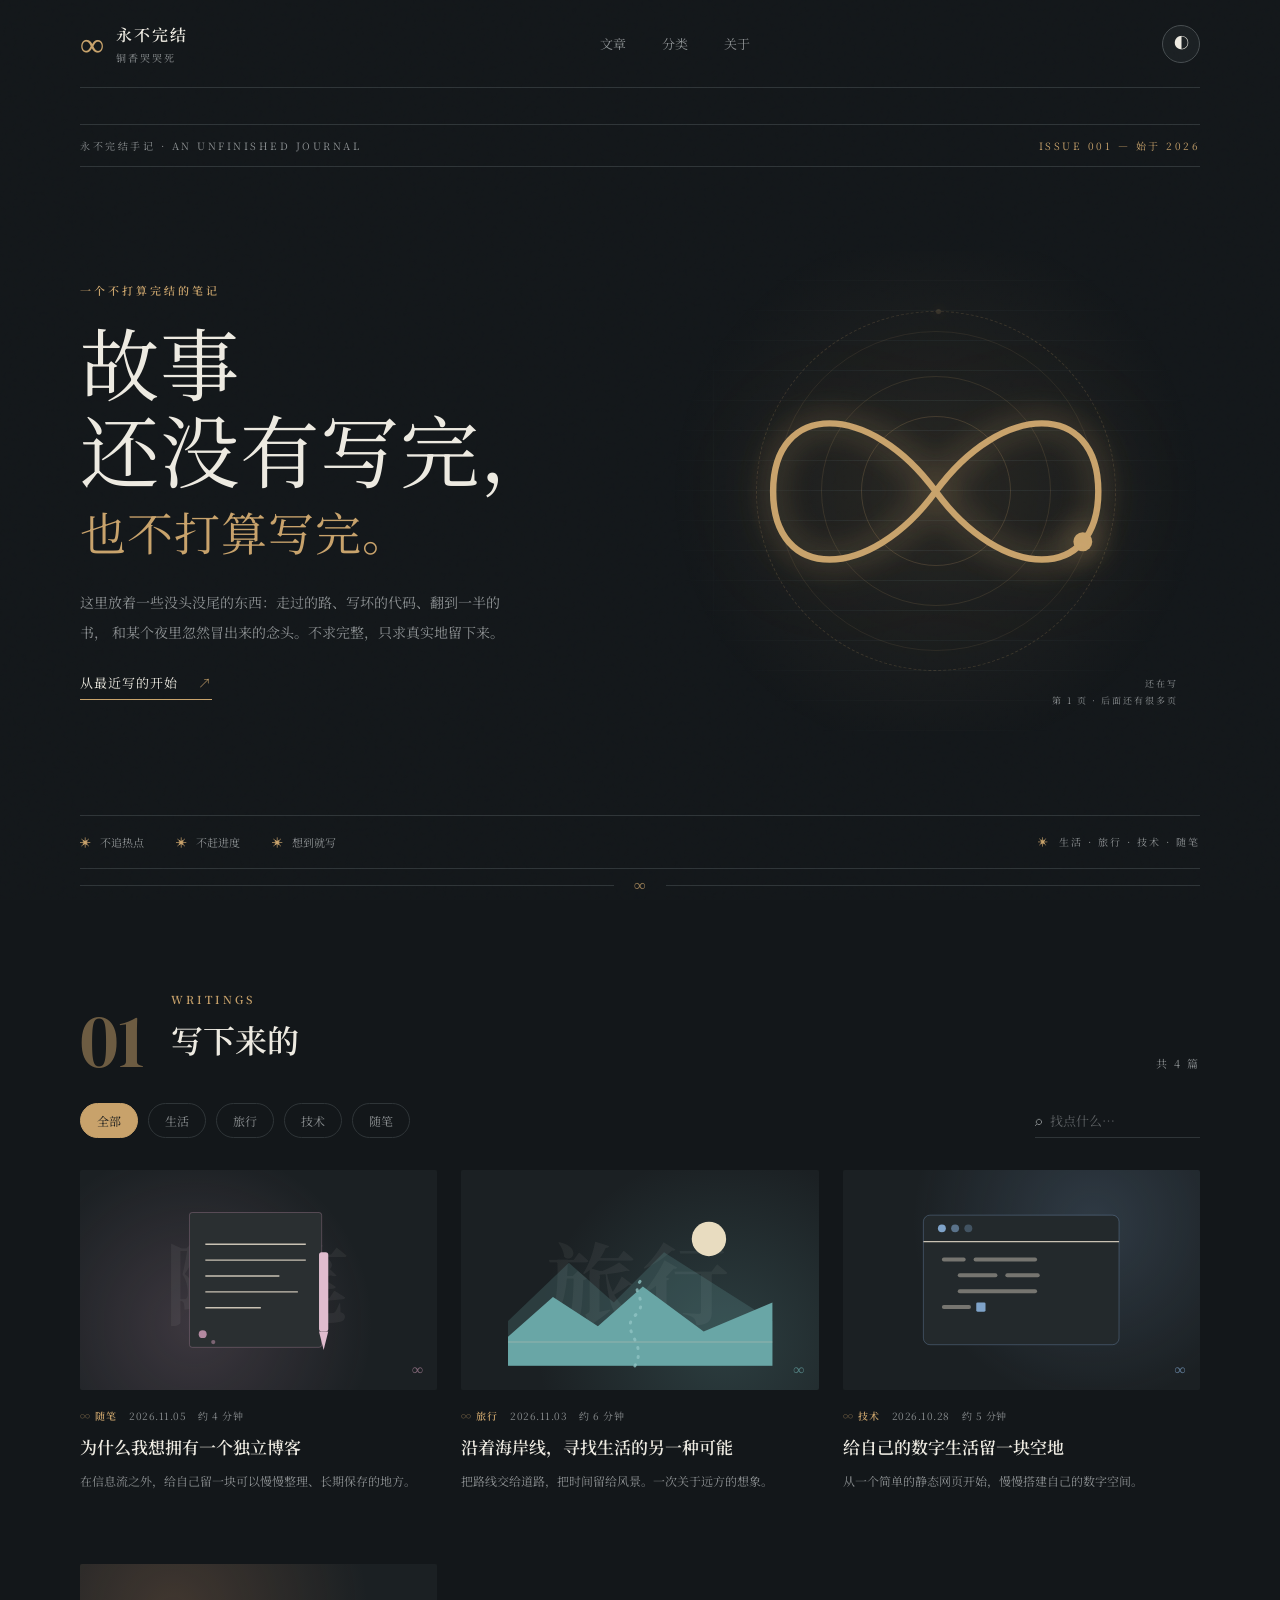
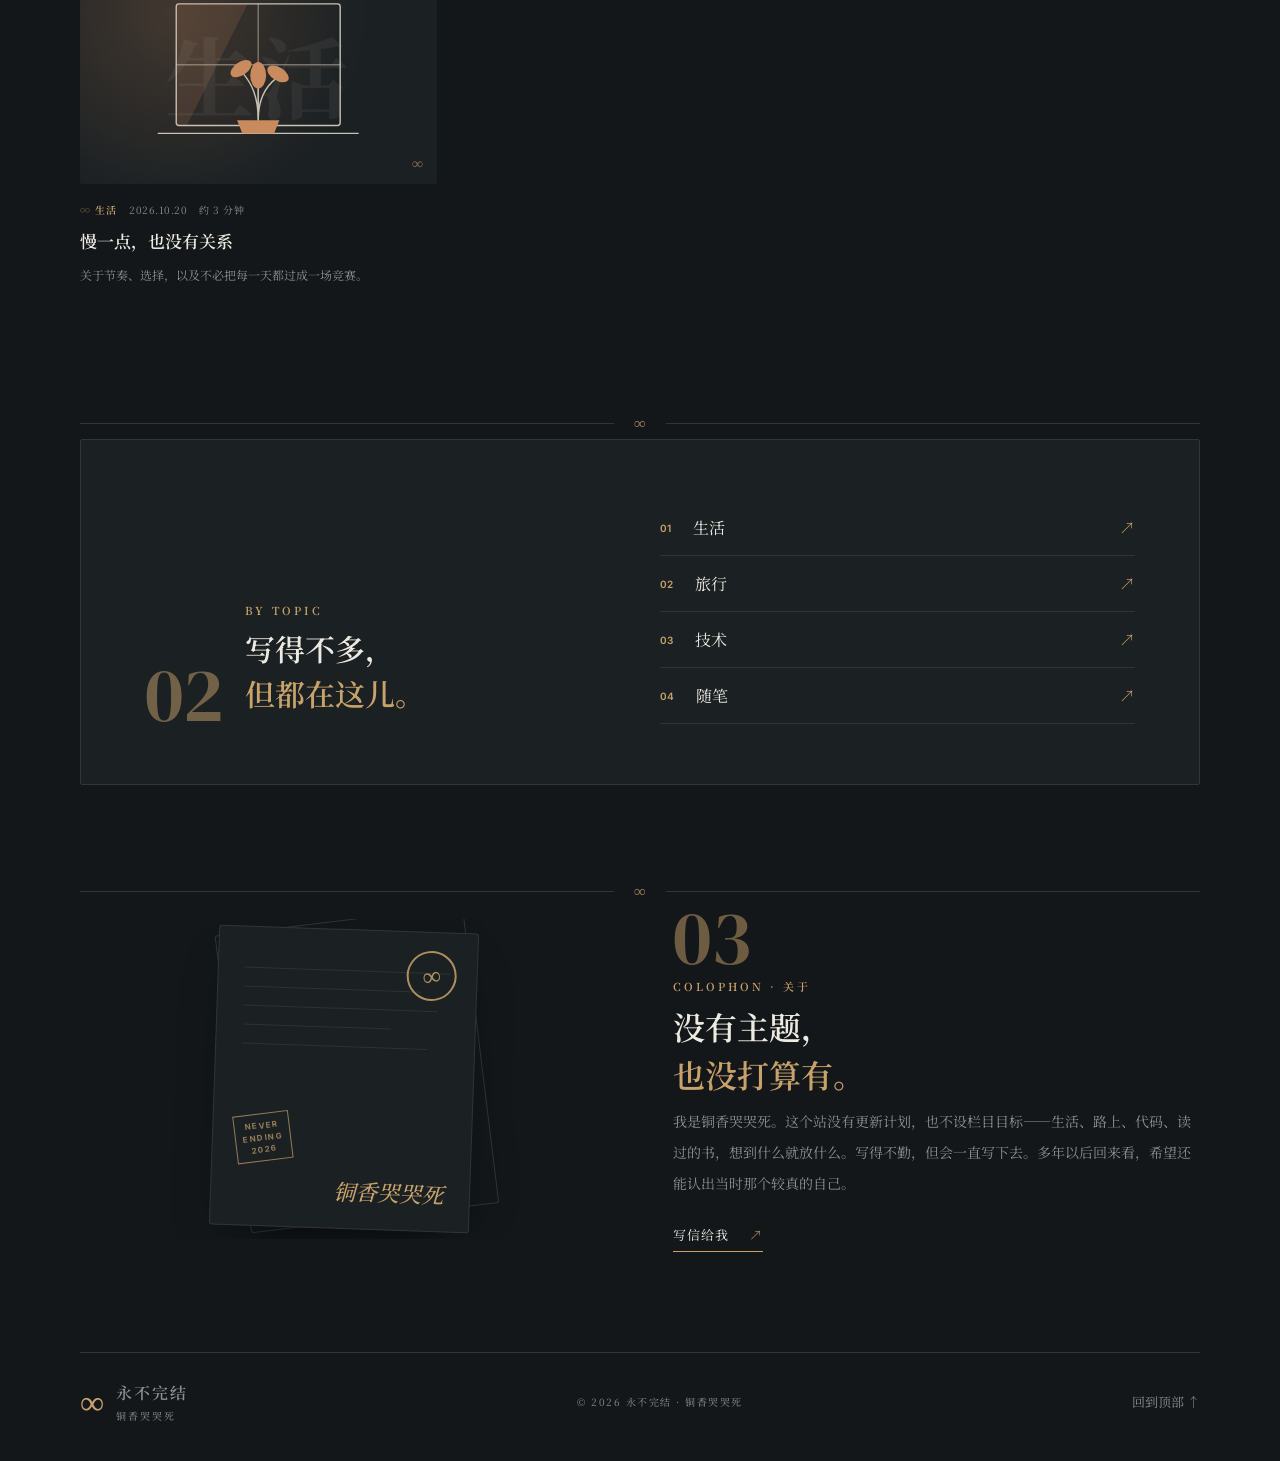
==== commit 6d0abbe5: "feat: 提升首屏冲击力 — 巨大 ∞ 墨迹 + 压迫感大标题 首屏（index.html + style.css）: - hero-art 去掉卡片边框/阴影/底色，改为自由漂浮的墨迹，高度 40" ====
--- a/index.html
+++ b/index.html
@@ -85,21 +85,22 @@
     <a class="text-link" href="#latest">
       从最近写的开始 <span>↗</span>
     </a>
-
-    <span class="hero-rail" aria-hidden="true"><b>第 一 期</b><i>未完待续</i></span>
   </div>
 
-  <!-- 一张摊开的笔记本纸，笔尖正在一遍遍写出 ∞ -->
+  <!-- 一片正在晕开的 ∞ 墨迹，笔尖还在写 -->
   <div class="hero-art" aria-hidden="true">
+    <div class="hero-glow"></div>
     <div class="notebook-lines"></div>
     <div class="hero-art-ring ring-1"></div>
     <div class="hero-art-ring ring-2"></div>
     <div class="hero-art-ring ring-3"></div>
 
     <svg class="ink-path" viewBox="0 0 280 120">
+      <path class="ink-trail-soft"
+            d="M140 60 C175 12 226 12 226 60 C226 108 175 108 140 60 C105 12 54 12 54 60 C54 108 105 108 140 60 Z" />
       <path id="inkStroke" class="ink-trail" pathLength="1000"
             d="M140 60 C175 12 226 12 226 60 C226 108 175 108 140 60 C105 12 54 12 54 60 C54 108 105 108 140 60 Z" />
-      <circle class="ink-tip" r="4.5">
+      <circle class="ink-tip" r="5">
         <animateMotion dur="6s" repeatCount="indefinite">
           <mpath href="#inkStroke" />
         </animateMotion>
--- a/assets/style.css
+++ b/assets/style.css
@@ -336,14 +336,14 @@
 
 /* ---------- 首页主视觉 ---------- */
 .hero {
-  min-height: 520px;
+  min-height: 620px;
   display: grid;
-  grid-template-columns: 1fr 1fr;
+  grid-template-columns: 1.04fr 1fr;
   align-items: center;
-  gap: 60px;
+  gap: 40px;
   position: relative;
-  padding-top: 48px;
-  padding-bottom: 72px;
+  padding-top: 36px;
+  padding-bottom: 84px;
 }
 
 .eyebrow {
@@ -382,16 +382,16 @@
 }
 
 .hero h1 .hl {
-  font: clamp(40px, 5.6vw, 74px)/1.1 "Noto Serif SC", serif;
+  font: clamp(46px, 6.2vw, 86px)/1.04 "Noto Serif SC", serif;
   letter-spacing: 1px;
 }
 
 .hero h1 .hl-sub {
   font-style: normal;
   color: var(--accent);
-  font: clamp(24px, 3.4vw, 40px)/1.3 "Noto Serif SC", serif;
+  font: clamp(26px, 3.8vw, 46px)/1.24 "Noto Serif SC", serif;
   letter-spacing: 1px;
-  margin-top: 8px;
+  margin-top: 10px;
 }
 
 /* 首屏左下竖排注脚 */
@@ -453,23 +453,24 @@
 
 /* ---------- 首页艺术图形：一本摊开的笔记本，正被一遍遍写上 ∞ ---------- */
 .hero-art {
-  height: 400px;
+  height: 480px;
   position: relative;
   display: flex;
   align-items: center;
   justify-content: center;
-  background: var(--paper);
-  border-radius: 2px;
+  background: transparent;
+  border: 0;
   overflow: hidden;
-  border: 1px solid var(--line);
-  box-shadow: 0 24px 60px -34px var(--shadow);
-}
-
-/* 笔记本横格纸 + 左侧装订线 */
+}
+
+/* 笔记本横格纸 + 左侧装订线（边缘径向淡出，去掉卡片框感） */
 .notebook-lines {
   position: absolute;
   inset: 0;
   z-index: 0;
+  opacity: .7;
+  -webkit-mask-image: radial-gradient(circle at 50% 50%, #000 26%, transparent 76%);
+  mask-image: radial-gradient(circle at 50% 50%, #000 26%, transparent 76%);
   background:
     linear-gradient(90deg, transparent 42px, var(--rule) 42px, var(--rule) 43px, transparent 43px),
     repeating-linear-gradient(to bottom, transparent 0 29px, var(--rule) 29px 30px);
@@ -535,24 +536,49 @@
 .ink-path {
   position: relative;
   z-index: 3;
-  width: 300px;
-  max-width: 74%;
+  width: min(560px, 100%);
   overflow: visible;
 }
 
 .ink-trail {
   fill: none;
   stroke: var(--accent);
-  stroke-width: 3;
+  stroke-width: 3.4;
   stroke-linecap: round;
   stroke-dasharray: 1000;
   stroke-dashoffset: 1000;
   animation: inkDraw 3.4s cubic-bezier(.6, .05, .25, 1) forwards;
-  filter: drop-shadow(0 0 6px var(--accent-soft));
+  filter: drop-shadow(0 0 8px var(--accent-soft)) drop-shadow(0 0 24px var(--accent-soft));
 }
 
 @keyframes inkDraw {
   to { stroke-dashoffset: 0; }
+}
+
+/* 墨迹晕开层：更粗、模糊、低透明度，叠出墨在纸上洇开的质感 */
+.ink-trail-soft {
+  fill: none;
+  stroke: var(--accent);
+  stroke-width: 16;
+  stroke-linecap: round;
+  opacity: .10;
+  filter: blur(7px);
+}
+
+/* 首屏墨晕：一团缓慢呼吸的暖色柔光 */
+.hero-glow {
+  position: absolute;
+  inset: -12%;
+  z-index: 0;
+  pointer-events: none;
+  background: radial-gradient(circle at 50% 50%, var(--accent-soft), transparent 60%);
+  opacity: .45;
+  animation: glowBreathe 9s ease-in-out infinite;
+}
+
+@keyframes glowBreathe {
+  0%, 100% { transform: scale(1); opacity: .34; }
+  50% { transform: scale(1.1); opacity: .58; }
 }
 
 .ink-tip {
@@ -1400,12 +1426,16 @@
   }
 
   .hero-art {
-    height: 280px;
+    height: 320px;
     grid-row: 1;
   }
 
-  .hero h1 {
-    font-size: clamp(28px, 8vw, 40px);
+  .hero h1 .hl {
+    font-size: clamp(34px, 8.6vw, 52px);
+  }
+
+  .hero h1 .hl-sub {
+    font-size: clamp(20px, 5vw, 30px);
   }
 
   .hero-masthead {
@@ -1527,7 +1557,7 @@
   }
 
   .ink-path {
-    width: 220px;
+    width: 260px;
   }
 
   .hero-art-label {
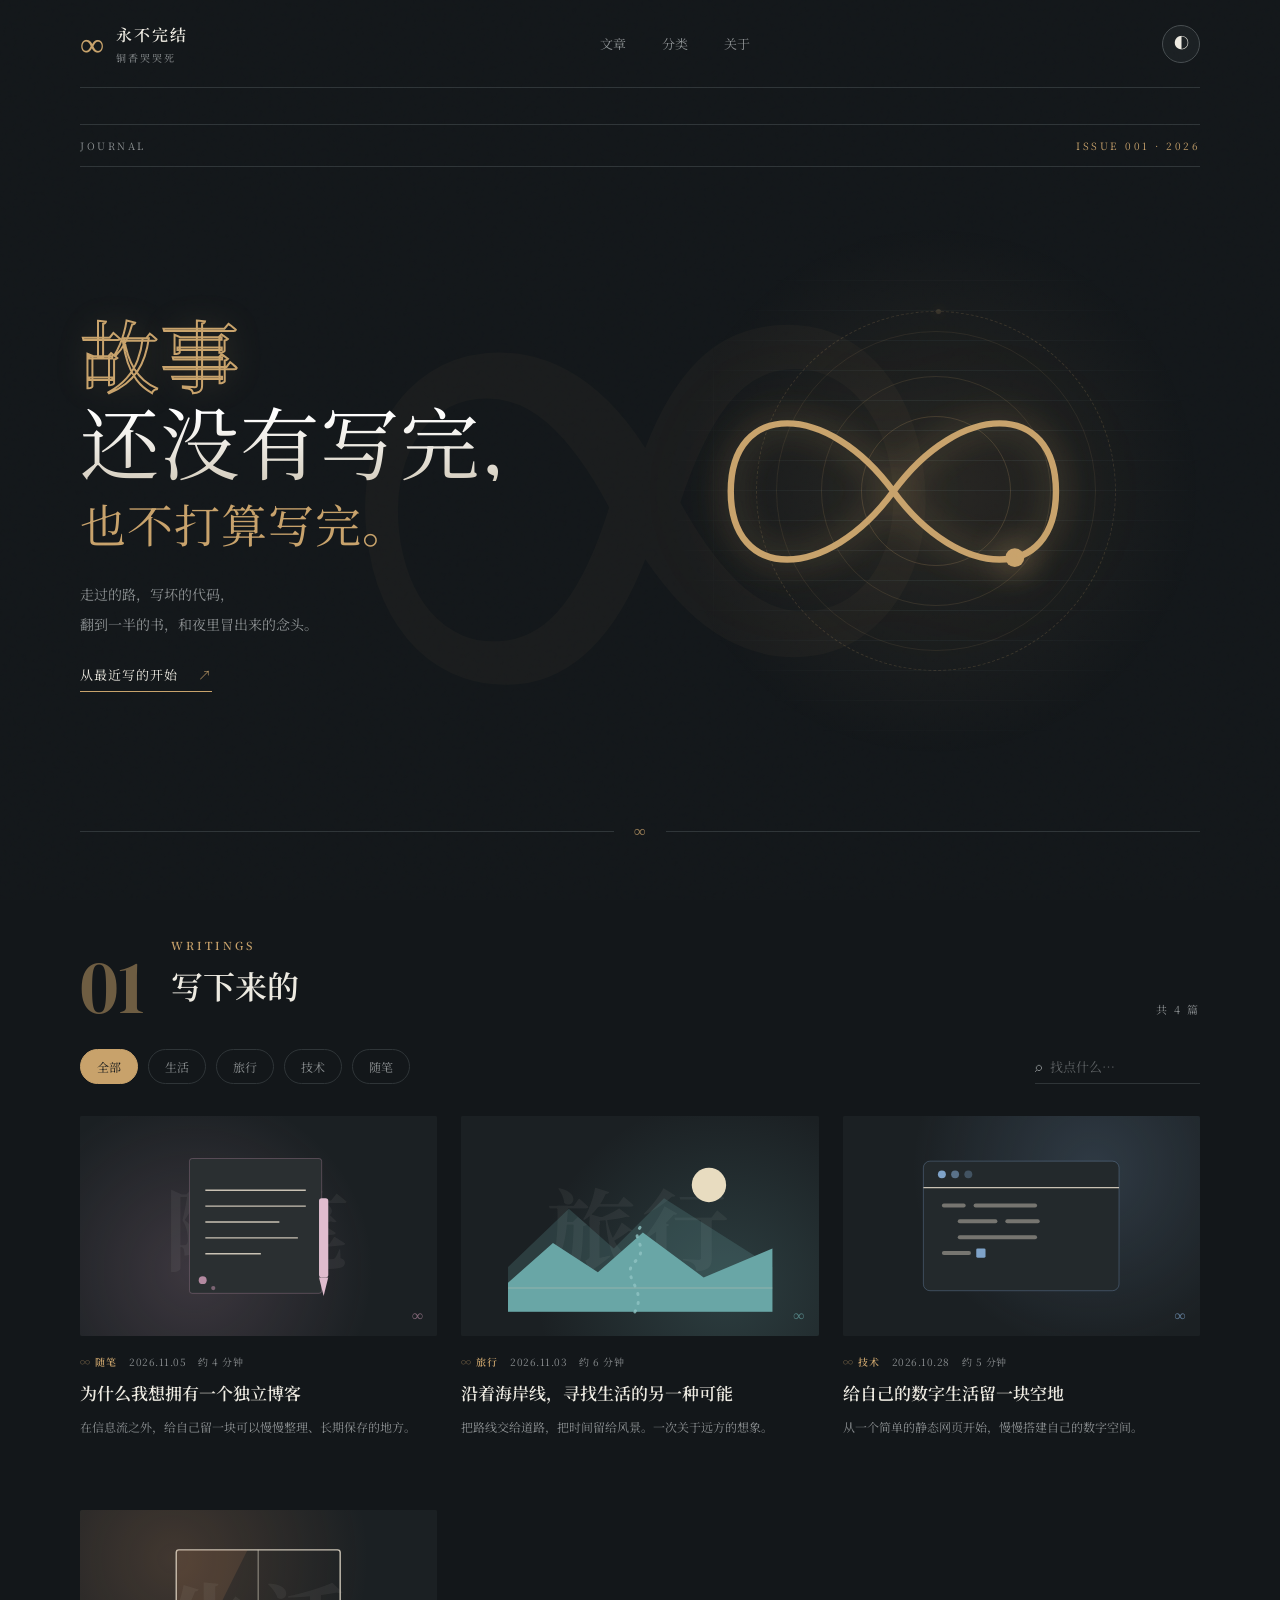
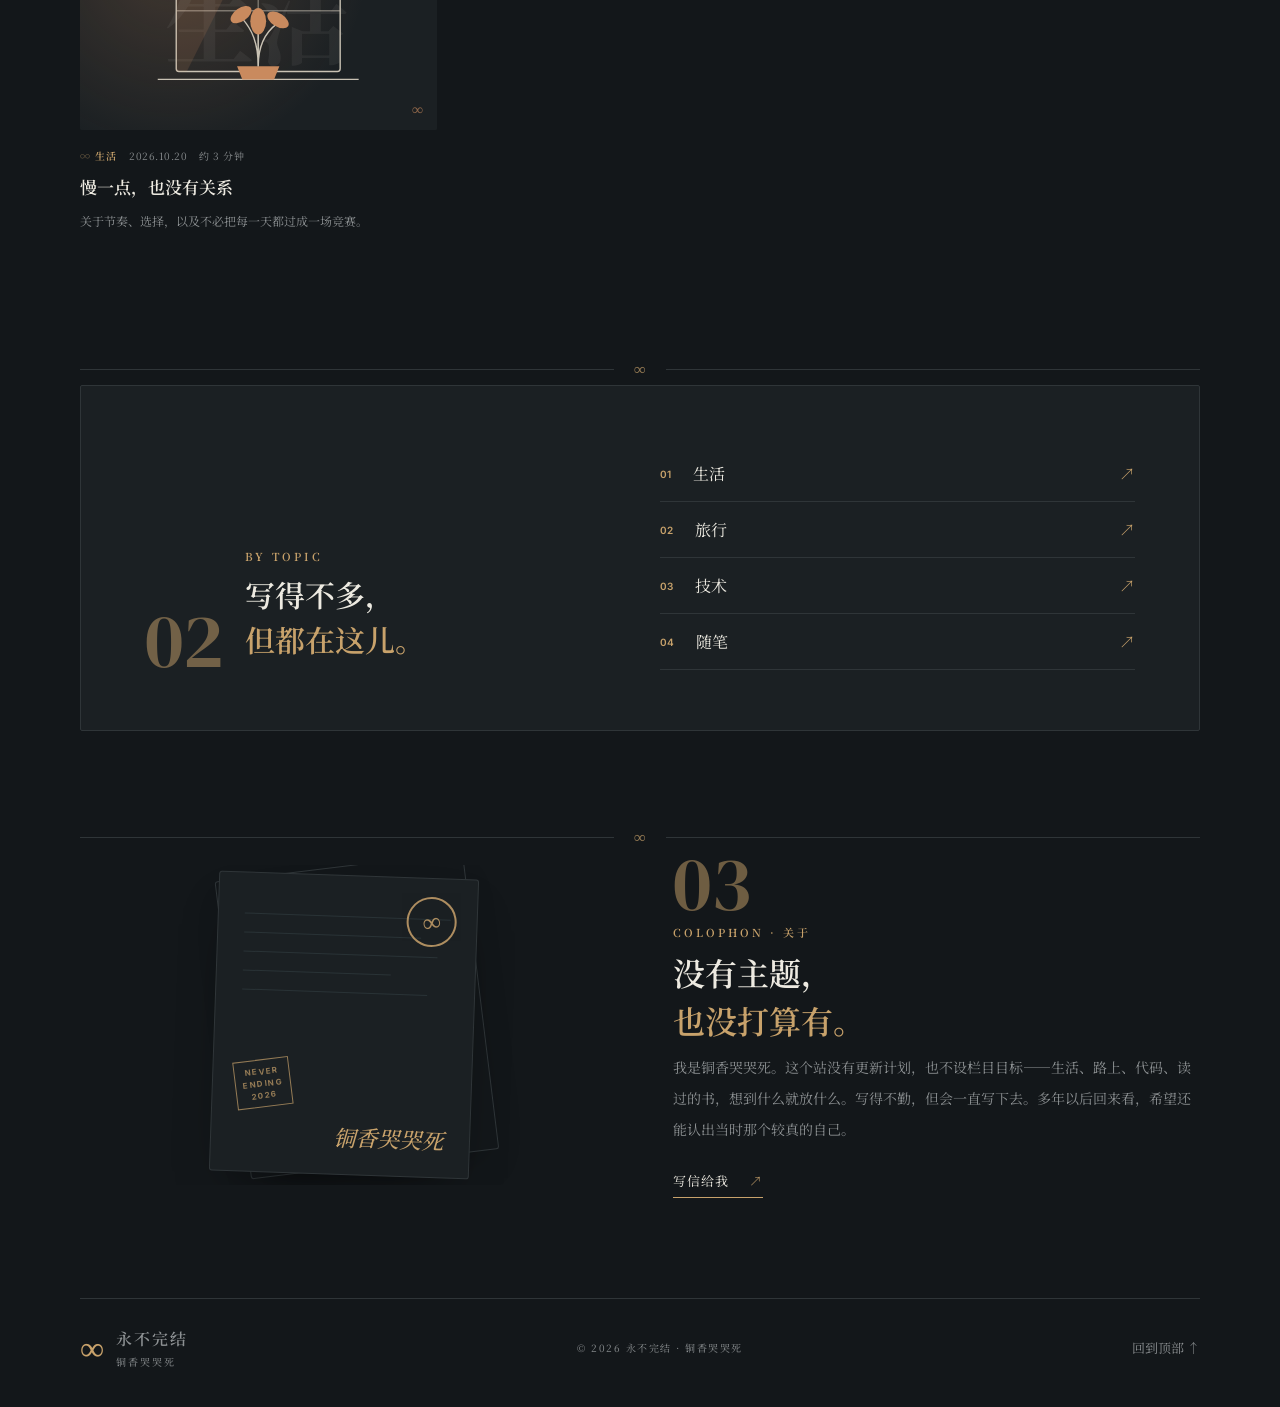
==== commit a567fade: "feat: 首屏海报化强化 — ∞ 出血咬合、标题描边渐变、巨大水印、文字精简 - ∞ 放大至 min(680px,120%) 并向左出血 8%，与标题咬合；hero-copy 层级压住墨迹 - 首屏" ====
--- a/index.html
+++ b/index.html
@@ -63,14 +63,14 @@
   <main>
 
 <section class="hero wrap">
+  <div class="hero-watermark" aria-hidden="true">∞</div>
+
   <div class="hero-masthead">
-    <span>永不完结手记 · AN UNFINISHED JOURNAL</span>
-    <span class="hero-masthead-right">ISSUE 001 — 始于 2026</span>
+    <span>JOURNAL</span>
+    <span class="hero-masthead-right">ISSUE 001 · 2026</span>
   </div>
 
   <div class="hero-copy">
-    <p class="eyebrow">一个不打算完结的笔记</p>
-
     <h1>
       <span class="hl">故事</span>
       <span class="hl">还没有写完，</span>
@@ -78,8 +78,8 @@
     </h1>
 
     <p class="hero-desc">
-      这里放着一些没头没尾的东西：走过的路、写坏的代码、翻到一半的书，
-      和某个夜里忽然冒出来的念头。不求完整，只求真实地留下来。
+      走过的路，写坏的代码，<br>
+      翻到一半的书，和夜里冒出来的念头。
     </p>
 
     <a class="text-link" href="#latest">
@@ -107,16 +107,10 @@
       </circle>
     </svg>
 
-    <div class="hero-art-label">还在写<br>第 1 页 · 后面还有很多页</div>
     <div class="hero-art-orbit"></div>
   </div>
 </section>
 
-
-    <section class="wrap intro-strip" data-reveal>
-      <span>不追热点</span><span>不赶进度</span><span>想到就写</span>
-      <span class="strip-right">生活 · 旅行 · 技术 · 随笔</span>
-    </section>
 
     <div class="divider wrap" aria-hidden="true"><span>∞</span></div>
 
--- a/assets/style.css
+++ b/assets/style.css
@@ -346,6 +346,28 @@
   padding-bottom: 84px;
 }
 
+/* 首屏底层：极淡的巨大 ∞ 水印 */
+.hero-watermark {
+  position: absolute;
+  inset: 0;
+  z-index: 0;
+  display: flex;
+  align-items: center;
+  justify-content: center;
+  font: 400 min(76vw, 880px)/1 "DM Serif Display", serif;
+  color: var(--accent);
+  opacity: .035;
+  pointer-events: none;
+  user-select: none;
+  transform: rotate(-6deg);
+  overflow: hidden;
+}
+
+.hero-copy {
+  position: relative;
+  z-index: 2;
+}
+
 .eyebrow {
   font: 11px "Noto Serif SC", serif;
   letter-spacing: 3px;
@@ -384,6 +406,21 @@
 .hero h1 .hl {
   font: clamp(46px, 6.2vw, 86px)/1.04 "Noto Serif SC", serif;
   letter-spacing: 1px;
+}
+
+/* 第一行：空心描边字，压住出血的墨迹 */
+.hero h1 .hl:first-of-type {
+  color: transparent;
+  -webkit-text-stroke: 2px var(--accent);
+  text-shadow: 0 0 34px var(--accent-soft);
+}
+
+/* 第二行：白到浅金的渐变实心字 */
+.hero h1 .hl:nth-of-type(2) {
+  background: linear-gradient(180deg, #ffffff 18%, #d6cfc0 100%);
+  -webkit-background-clip: text;
+  background-clip: text;
+  color: transparent;
 }
 
 .hero h1 .hl-sub {
@@ -455,12 +492,13 @@
 .hero-art {
   height: 480px;
   position: relative;
+  z-index: 1;
   display: flex;
   align-items: center;
   justify-content: center;
   background: transparent;
   border: 0;
-  overflow: hidden;
+  overflow: visible;
 }
 
 /* 笔记本横格纸 + 左侧装订线（边缘径向淡出，去掉卡片框感） */
@@ -536,7 +574,8 @@
 .ink-path {
   position: relative;
   z-index: 3;
-  width: min(560px, 100%);
+  width: min(680px, 120%);
+  transform: translateX(-8%);
   overflow: visible;
 }
 
@@ -559,10 +598,10 @@
 .ink-trail-soft {
   fill: none;
   stroke: var(--accent);
-  stroke-width: 16;
+  stroke-width: 15;
   stroke-linecap: round;
-  opacity: .10;
-  filter: blur(7px);
+  opacity: .07;
+  filter: blur(8px);
 }
 
 /* 首屏墨晕：一团缓慢呼吸的暖色柔光 */
@@ -1558,6 +1597,12 @@
 
   .ink-path {
     width: 260px;
+    transform: none;
+  }
+
+  .hero-watermark {
+    font-size: min(150vw, 620px);
+    opacity: .03;
   }
 
   .hero-art-label {
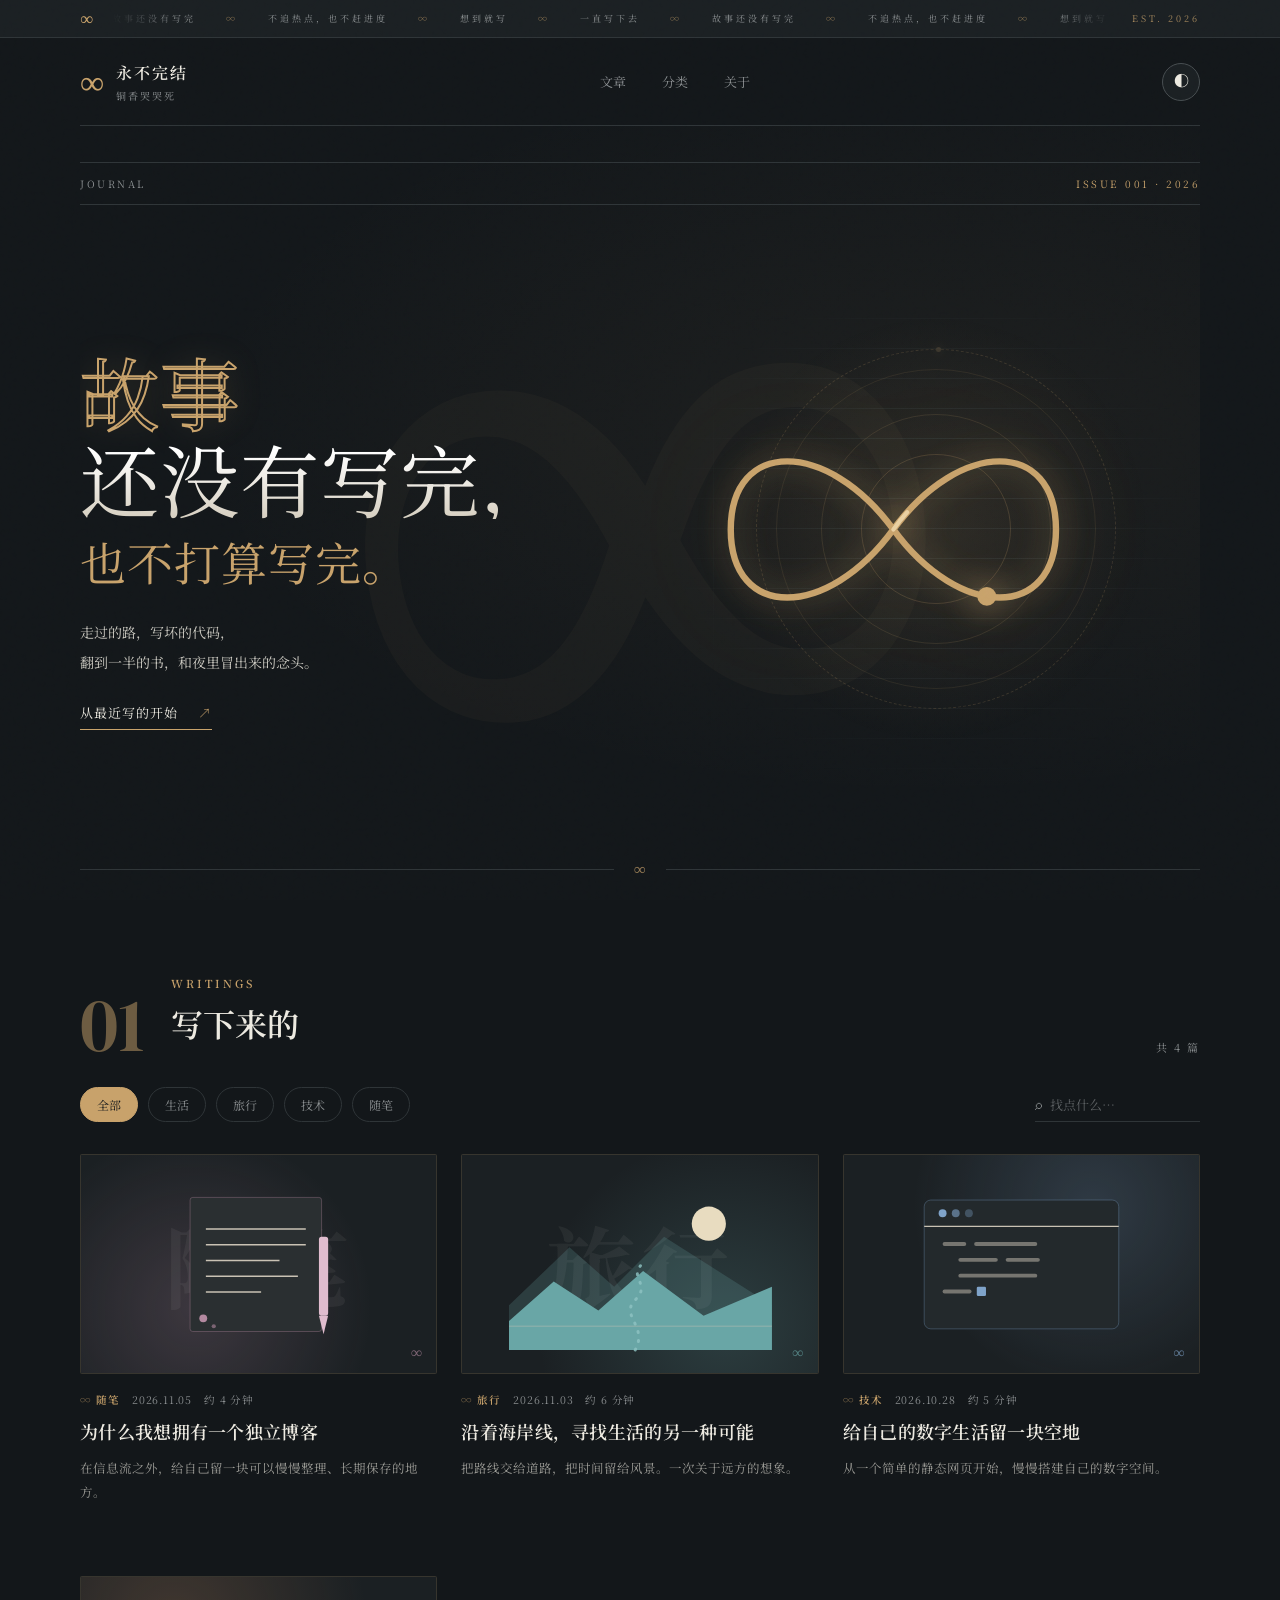
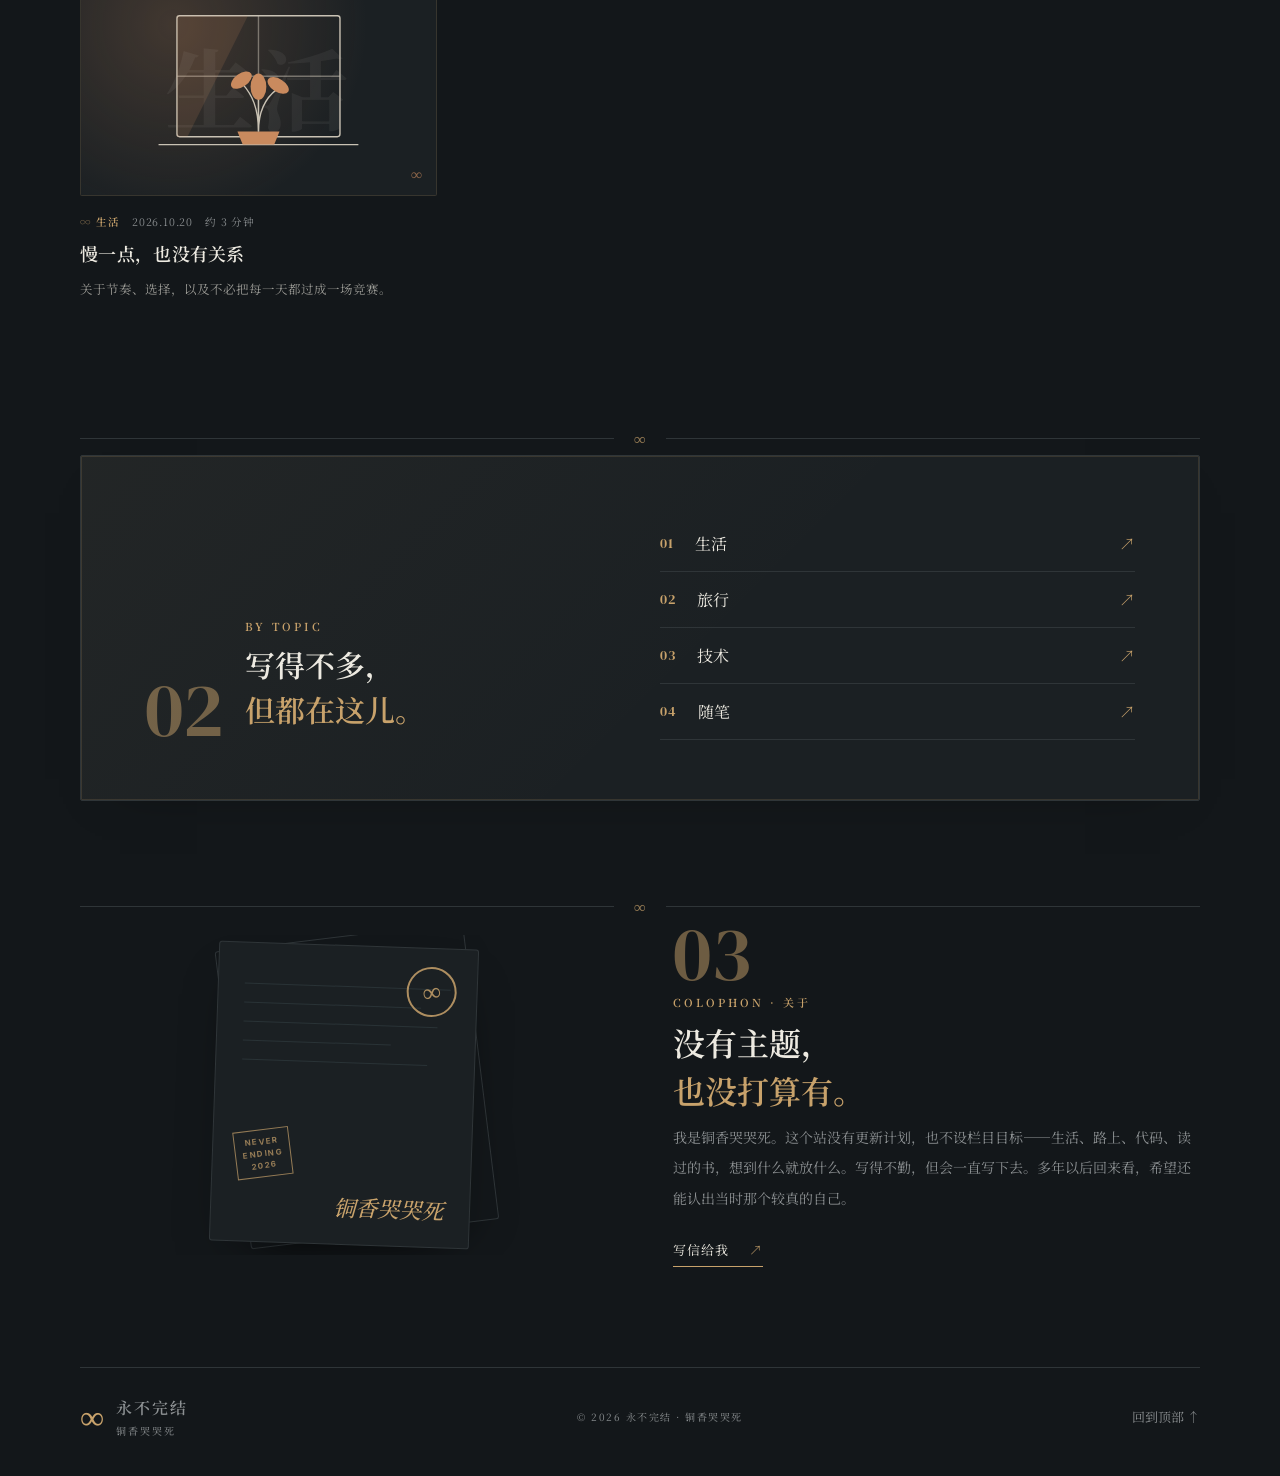
==== commit 81216ba2: "feat: 顶部题词横幅与动效系统 + 全主题高端化自检优化 横幅与动效（上一轮未提交，本次一并交付）: - 顶部题词横幅：缓慢流动的刊头题词 + ∞ 标记旋转 + 滚动后淡出 - 首屏标题改为逐行 " ====
--- a/index.html
+++ b/index.html
@@ -31,9 +31,35 @@
   <link rel="preconnect" href="https://fonts.gstatic.com" crossorigin>
   <link href="https://fonts.googleapis.com/css2?family=DM+Serif+Display&family=Noto+Serif+SC:wght@400;500;600;700&family=Inter:wght@400;500;600&display=swap" rel="stylesheet">
 
+  <!-- 在任何绘制之前应用已保存的主题，避免浅色用户刷新时闪一下深色 -->
+  <script>
+    try {
+      if (localStorage.getItem("ybwj-theme") === "light") {
+        document.documentElement.classList.add("light");
+      }
+    } catch (e) {}
+  </script>
   <link rel="stylesheet" href="assets/style.css">
 </head>
 <body id="top">
+
+<!-- 顶部题词横幅：缓慢流动的刊头题词 -->
+<div class="top-banner" id="topBanner" aria-hidden="true">
+  <span class="tb-mark">∞</span>
+  <div class="tb-track">
+    <div class="tb-marquee">
+      <span>故事还没有写完</span><i>∞</i>
+      <span>不追热点，也不赶进度</span><i>∞</i>
+      <span>想到就写</span><i>∞</i>
+      <span>一直写下去</span><i>∞</i>
+      <span>故事还没有写完</span><i>∞</i>
+      <span>不追热点，也不赶进度</span><i>∞</i>
+      <span>想到就写</span><i>∞</i>
+      <span>一直写下去</span><i>∞</i>
+    </div>
+  </div>
+  <span class="tb-side">EST. 2026</span>
+</div>
 
 <!-- 纸张颗粒 / 光晕 / 阅读进度 / 生长的墨线 -->
 <div class="grain" aria-hidden="true"></div>
@@ -100,6 +126,8 @@
             d="M140 60 C175 12 226 12 226 60 C226 108 175 108 140 60 C105 12 54 12 54 60 C54 108 105 108 140 60 Z" />
       <path id="inkStroke" class="ink-trail" pathLength="1000"
             d="M140 60 C175 12 226 12 226 60 C226 108 175 108 140 60 C105 12 54 12 54 60 C54 108 105 108 140 60 Z" />
+      <path class="ink-flow" pathLength="1000"
+            d="M140 60 C175 12 226 12 226 60 C226 108 175 108 140 60 C105 12 54 12 54 60 C54 108 105 108 140 60 Z" />
       <circle class="ink-tip" r="5">
         <animateMotion dur="6s" repeatCount="indefinite">
           <mpath href="#inkStroke" />
@@ -112,7 +140,7 @@
 </section>
 
 
-    <div class="divider wrap" aria-hidden="true"><span>∞</span></div>
+    <div class="divider wrap" aria-hidden="true" data-reveal><span>∞</span></div>
 
     <section id="latest" class="wrap section">
       <div class="section-heading" data-reveal>
@@ -135,7 +163,7 @@
       <p id="emptyState" class="empty hidden">没找到。换个词，或者看看别的分类。</p>
     </section>
 
-    <div class="divider wrap" aria-hidden="true"><span>∞</span></div>
+    <div class="divider wrap" aria-hidden="true" data-reveal><span>∞</span></div>
 
     <section id="categories" class="wrap category-feature" data-reveal>
       <div class="cf-head">
@@ -153,7 +181,7 @@
       </div>
     </section>
 
-    <div class="divider wrap" aria-hidden="true"><span>∞</span></div>
+    <div class="divider wrap" aria-hidden="true" data-reveal><span>∞</span></div>
 
     <section id="about" class="wrap about">
       <!-- 一封还没写完的信 -->
--- a/assets/style.css
+++ b/assets/style.css
@@ -13,6 +13,7 @@
 /* ---------- 主题变量 ---------- */
 /* 默认深色主题 */
 :root {
+  color-scheme: dark;
   --paper: #13171a;
   --ink: #edeae1;
   --ink-soft: #cbc9c1;
@@ -29,14 +30,25 @@
   --art-grad-3: #352a26;
   --rule: rgba(130, 160, 168, 0.14);
   --accent-soft: rgba(200, 162, 107, 0.22);
+
+  /* 与主题联动的派生色，避免浅色主题下白字/亮金隐形 */
+  --title-grad-from: #ffffff;
+  --title-grad-to: #d6cfc0;
+  --ink-flow: #f2dcb0;
+  --glow-rgb: 200, 162, 107;
+  --sheen: rgba(255, 255, 255, .13);
+  --watermark-opacity: .035;
+  --hairline: rgba(200, 162, 107, .16);
+  --hero-wash: radial-gradient(ellipse at 76% 42%, rgba(200, 162, 107, .055), transparent 62%);
 }
 
 /* 浅色主题 */
-body.light {
+:root.light {
+  color-scheme: light;
   --paper: #f2ece1;
   --ink: #241f19;
   --ink-soft: #4c4840;
-  --muted: #8b867c;
+  --muted: #7a7265;
   --line: #ddd5c6;
   --control-line: #c6bdac;
   --accent: #9a6f43;
@@ -49,6 +61,18 @@
   --art-grad-3: #e2cdb0;
   --rule: rgba(80, 120, 140, 0.16);
   --accent-soft: rgba(154, 111, 67, 0.26);
+
+  /* 浅色主题：标题改为深墨→暖褐，保证在米纸上清晰 */
+  --title-grad-from: #2c2620;
+  --title-grad-to: #6d5540;
+  --ink-flow: #8a6234;
+  --glow-rgb: 154, 111, 67;
+  --sheen: rgba(120, 90, 55, .10);
+  --watermark-opacity: .018;
+  --hairline: rgba(154, 111, 67, .22);
+  --hero-wash:
+    radial-gradient(ellipse at 76% 40%, rgba(255, 255, 255, .72), transparent 62%),
+    radial-gradient(ellipse at 8% 92%, rgba(154, 111, 67, .045), transparent 58%);
 }
 
 html {
@@ -86,7 +110,7 @@
   z-index: 1;
   pointer-events: none;
   opacity: 0;
-  background: radial-gradient(520px circle at var(--mx, 50%) var(--my, 50%), rgba(185, 155, 112, .07), transparent 68%);
+  background: radial-gradient(520px circle at var(--mx, 50%) var(--my, 50%), rgba(var(--glow-rgb), .07), transparent 68%);
   transition: opacity .8s ease;
 }
 
@@ -121,7 +145,7 @@
   height: 0;
   z-index: 60;
   pointer-events: none;
-  background: linear-gradient(var(--accent), rgba(185, 155, 112, 0));
+  background: linear-gradient(var(--accent), rgba(var(--glow-rgb), 0));
   opacity: .55;
 }
 
@@ -170,19 +194,30 @@
   to   { opacity: 1; transform: none; }
 }
 
-/* ---------- 首屏入场 ---------- */
-.hero-copy > * {
+/* ---------- 首屏入场：标题逐行遮罩揭示，其余依次淡入 ---------- */
+.hero-copy > *:not(h1) {
   animation: heroIn .85s cubic-bezier(.2, .7, .2, 1) both;
 }
 
-.hero-copy > *:nth-child(1) { animation-delay: .06s; }
-.hero-copy > *:nth-child(2) { animation-delay: .20s; }
-.hero-copy > *:nth-child(3) { animation-delay: .34s; }
-.hero-copy > *:nth-child(4) { animation-delay: .48s; }
+.hero-copy > p { animation-delay: .62s; }
+.hero-copy > a { animation-delay: .76s; }
 
 @keyframes heroIn {
   from { opacity: 0; transform: translateY(20px); }
   to   { opacity: 1; transform: none; }
+}
+
+.hero h1 > * {
+  animation: lineReveal .95s cubic-bezier(.2, .7, .2, 1) both;
+}
+
+.hero h1 > *:nth-child(1) { animation-delay: .12s; }
+.hero h1 > *:nth-child(2) { animation-delay: .28s; }
+.hero h1 > *:nth-child(3) { animation-delay: .44s; }
+
+@keyframes lineReveal {
+  from { clip-path: inset(0 0 100% 0); transform: translateY(26px); opacity: 0; }
+  to   { clip-path: inset(-25% -25% -25% -25%); transform: none; opacity: 1; }
 }
 
 .hero-art {
@@ -211,6 +246,24 @@
 
 ::view-transition-new(root) {
   animation: themeReveal .65s cubic-bezier(.3, .7, .3, 1) both;
+}
+
+/* ---------- 点击墨滴涟漪 ---------- */
+.ink-ripple {
+  position: fixed;
+  z-index: 9996;
+  width: 12px;
+  height: 12px;
+  margin: -6px 0 0 -6px;
+  border: 1px solid var(--accent);
+  border-radius: 50%;
+  pointer-events: none;
+  animation: rippleOut .7s ease-out forwards;
+}
+
+@keyframes rippleOut {
+  from { transform: scale(1); opacity: .5; }
+  to   { transform: scale(7); opacity: 0; }
 }
 
 /* ---------- 尊重系统「减少动态效果」 ---------- */
@@ -223,11 +276,85 @@
   }
   .reveal-ready [data-reveal].revealed { animation: none; }
   .cursor-glow { display: none; }
+  /* 关闭动效时直接显示完整 ∞，不做书写/流光动画 */
+  .ink-trail { stroke-dashoffset: 0 !important; animation: none !important; }
+  .ink-tip, .ink-flow { display: none; }
+  .tb-marquee { animation: none !important; }
+  .ink-ripple { display: none; }
 }
 
 .wrap {
   width: min(1120px, calc(100% - 48px));
   margin: auto;
+}
+
+/* ---------- 顶部题词横幅 ---------- */
+.top-banner {
+  height: 38px;
+  display: flex;
+  align-items: center;
+  gap: 16px;
+  padding: 0 max(24px, calc((100vw - 1120px) / 2));
+  border-bottom: 1px solid var(--line);
+  background: var(--card);
+  color: var(--muted);
+  font: 9px "Noto Serif SC", serif;
+  letter-spacing: 3px;
+  overflow: hidden;
+  transition: opacity .5s ease, transform .5s ease;
+}
+
+body.banner-hidden .top-banner {
+  opacity: 0;
+  transform: translateY(-8px);
+  pointer-events: none;
+}
+
+.tb-mark {
+  flex: none;
+  font: 18px "DM Serif Display", serif;
+  color: var(--accent);
+  animation: slowSpin 20s linear infinite;
+}
+
+@keyframes slowSpin {
+  to { transform: rotate(360deg); }
+}
+
+.tb-track {
+  flex: 1;
+  overflow: hidden;
+  -webkit-mask-image: linear-gradient(90deg, transparent, #000 7%, #000 93%, transparent);
+  mask-image: linear-gradient(90deg, transparent, #000 7%, #000 93%, transparent);
+}
+
+.tb-marquee {
+  display: flex;
+  align-items: center;
+  gap: 30px;
+  width: max-content;
+  white-space: nowrap;
+  animation: marquee 48s linear infinite;
+}
+
+.tb-track:hover .tb-marquee {
+  animation-play-state: paused;
+}
+
+.tb-marquee i {
+  font-style: normal;
+  color: var(--accent);
+  opacity: .7;
+}
+
+@keyframes marquee {
+  to { transform: translateX(-50%); }
+}
+
+.tb-side {
+  flex: none;
+  color: var(--accent);
+  opacity: .8;
 }
 
 /* ---------- 顶部导航 ---------- */
@@ -241,7 +368,14 @@
   top: 0;
   z-index: 100;
   background: var(--paper);
-  transition: background .4s ease;
+  transition: background .4s ease, height .35s ease, box-shadow .35s ease;
+}
+
+/* 向下滚动后导航收缩、浮出一层阴影 */
+.site-header.scrolled {
+  height: 64px;
+  border-bottom-color: var(--control-line);
+  box-shadow: 0 10px 30px -24px var(--shadow);
 }
 
 .brand {
@@ -342,6 +476,8 @@
   align-items: center;
   gap: 40px;
   position: relative;
+  overflow: hidden;
+  background: var(--hero-wash);
   padding-top: 36px;
   padding-bottom: 84px;
 }
@@ -356,10 +492,10 @@
   justify-content: center;
   font: 400 min(76vw, 880px)/1 "DM Serif Display", serif;
   color: var(--accent);
-  opacity: .035;
+  opacity: var(--watermark-opacity);
   pointer-events: none;
   user-select: none;
-  transform: rotate(-6deg);
+  transform: rotate(-6deg) translateY(calc(var(--hero-scroll, 0px) * .16));
   overflow: hidden;
 }
 
@@ -417,7 +553,7 @@
 
 /* 第二行：白到浅金的渐变实心字 */
 .hero h1 .hl:nth-of-type(2) {
-  background: linear-gradient(180deg, #ffffff 18%, #d6cfc0 100%);
+  background: linear-gradient(180deg, var(--title-grad-from) 18%, var(--title-grad-to) 100%);
   -webkit-background-clip: text;
   background-clip: text;
   color: transparent;
@@ -457,7 +593,8 @@
 
 .hero-desc {
   font: 14px/2.1 "Noto Serif SC", serif;
-  color: var(--muted);
+  color: var(--ink-soft);
+  opacity: .78;
   max-width: 440px;
 }
 
@@ -575,7 +712,8 @@
   position: relative;
   z-index: 3;
   width: min(680px, 120%);
-  transform: translateX(-8%);
+  transform: translateX(-8%) translate(var(--ink-px, 0px), var(--ink-py, 0px));
+  transition: transform .5s cubic-bezier(.2, .7, .2, 1);
   overflow: visible;
 }
 
@@ -594,6 +732,28 @@
   to { stroke-dashoffset: 0; }
 }
 
+/* 写完不擦掉：一道墨光沿 ∞ 循环游走，像笔一直没停 */
+.ink-flow {
+  fill: none;
+  stroke: var(--ink-flow);
+  stroke-width: 2.2;
+  stroke-linecap: round;
+  stroke-dasharray: 24 976;
+  opacity: .8;
+  animation: inkFlow 6s linear infinite, flowFade .8s ease 3.2s backwards;
+  filter: drop-shadow(0 0 7px var(--accent));
+}
+
+@keyframes inkFlow {
+  from { stroke-dashoffset: 1000; }
+  to   { stroke-dashoffset: 0; }
+}
+
+@keyframes flowFade {
+  from { opacity: 0; }
+  to   { opacity: .8; }
+}
+
 /* 墨迹晕开层：更粗、模糊、低透明度，叠出墨在纸上洇开的质感 */
 .ink-trail-soft {
   fill: none;
@@ -607,7 +767,7 @@
 /* 首屏墨晕：一团缓慢呼吸的暖色柔光 */
 .hero-glow {
   position: absolute;
-  inset: -12%;
+  inset: 0;
   z-index: 0;
   pointer-events: none;
   background: radial-gradient(circle at 50% 50%, var(--accent-soft), transparent 60%);
@@ -623,40 +783,6 @@
 .ink-tip {
   fill: var(--accent);
   filter: drop-shadow(0 0 9px var(--accent));
-}
-
-.hero-art-label {
-  position: absolute;
-  bottom: 22px;
-  right: 22px;
-  z-index: 4;
-  font: 9px/1.9 "Noto Serif SC", serif;
-  letter-spacing: 2px;
-  color: var(--muted);
-  text-align: right;
-}
-
-/* ---------- 首页信息条 ---------- */
-.intro-strip {
-  border-top: 1px solid var(--line);
-  border-bottom: 1px solid var(--line);
-  padding: 18px 0;
-  display: flex;
-  gap: 32px;
-  font: 11px "Noto Serif SC", serif;
-  color: var(--muted);
-}
-
-.intro-strip span::before {
-  content: "✳";
-  color: var(--accent);
-  margin-right: 9px;
-}
-
-.intro-strip .strip-right {
-  margin-left: auto;
-  font: 10px "Noto Serif SC", serif;
-  letter-spacing: 2px;
 }
 
 /* ---------- 章节分隔符：∞ + 细线（贯穿全站的符号语言） ---------- */
@@ -681,6 +807,34 @@
   opacity: .7;
 }
 
+/* 进入视口：细线自中心向两侧展开、∞ 旋入。
+   默认始终可见，只有 revealed 才播放 keyframes，绝不因脚本异常留白。 */
+.reveal-ready .divider[data-reveal].revealed {
+  animation: none;
+}
+
+.divider::before { transform-origin: 100% 50%; }
+.divider::after { transform-origin: 0 50%; }
+
+.divider.revealed::before,
+.divider.revealed::after {
+  animation: lineGrow .9s cubic-bezier(.2, .7, .2, 1) backwards;
+}
+
+@keyframes lineGrow {
+  from { transform: scaleX(0); }
+  to   { transform: scaleX(1); }
+}
+
+.divider.revealed span {
+  animation: markSpin .9s cubic-bezier(.2, .7, .2, 1) backwards;
+}
+
+@keyframes markSpin {
+  from { opacity: 0; transform: rotate(-120deg) scale(.6); }
+  to   { opacity: .7; transform: none; }
+}
+
 /* ---------- 文章区域 ---------- */
 .section {
   padding: 90px 0;
@@ -698,6 +852,15 @@
   font: 400 clamp(42px, 6.2vw, 76px)/0.8 "DM Serif Display", serif;
   color: var(--accent);
   opacity: .5;
+}
+
+.revealed .sh-num {
+  animation: numReveal .8s cubic-bezier(.2, .7, .2, 1) both;
+}
+
+@keyframes numReveal {
+  from { opacity: 0; transform: translateY(16px) scale(.92); }
+  to   { opacity: .5; transform: none; }
 }
 
 .sh-num-inline {
@@ -826,11 +989,33 @@
 }
 
 .post-card {
+  position: relative;
   cursor: pointer;
   transition: transform .35s ease;
   /* 逐张入场：backwards 只保留起始帧，动画结束后 hover 的 transform 不受影响 */
   animation: cardIn .6s cubic-bezier(.2, .7, .2, 1) backwards;
   animation-delay: var(--reveal-delay, 0ms);
+}
+
+/* hover 时卡片底部生长出一道金线 */
+.post-card::after {
+  content: "";
+  position: absolute;
+  left: 0;
+  bottom: -10px;
+  width: 100%;
+  height: 1px;
+  background: var(--accent);
+  opacity: .6;
+  transform: scaleX(0);
+  transform-origin: 0 50%;
+  transition: transform .5s cubic-bezier(.2, .7, .2, 1);
+  pointer-events: none;
+}
+
+.post-card:hover::after,
+.post-card:focus::after {
+  transform: scaleX(1);
 }
 
 @keyframes cardIn {
@@ -871,7 +1056,7 @@
   inset: 0;
   z-index: 5;
   pointer-events: none;
-  background: linear-gradient(105deg, transparent 38%, rgba(255, 255, 255, .13) 50%, transparent 62%);
+  background: linear-gradient(105deg, transparent 38%, var(--sheen) 50%, transparent 62%);
   transform: translateX(-130%);
   transition: transform .85s cubic-bezier(.2, .7, .2, 1);
 }
@@ -913,6 +1098,12 @@
   opacity: .06;
   user-select: none;
   letter-spacing: 4px;
+  transition: transform .6s ease, opacity .6s ease;
+}
+
+.post-card:hover .cover-art-label {
+  transform: translateX(12px);
+  opacity: .11;
 }
 
 /* 角标 ∞ */
@@ -1023,18 +1214,18 @@
 }
 
 /* 浅色主题下的场景插画墨色 */
-body.light .sc-line { stroke: #7a7363; }
-body.light .sc-ink { fill: #6a6253; }
-body.light .sc-code rect { fill: #6a6253; }
-body.light .sc-paper { fill: #f6f2e8; }
+:root.light .sc-line { stroke: #7a7363; }
+:root.light .sc-ink { fill: #6a6253; }
+:root.light .sc-code rect { fill: #6a6253; }
+:root.light .sc-paper { fill: #f6f2e8; }
 
 /* ---------- 卡片文字 ---------- */
 .post-meta {
   display: flex;
   gap: 12px;
   margin: 18px 0 10px;
-  font: 10px "Noto Serif SC", serif;
-  letter-spacing: .5px;
+  font: 10.5px "Noto Serif SC", serif;
+  letter-spacing: .8px;
   color: var(--muted);
 }
 
@@ -1050,10 +1241,10 @@
 }
 
 .post-card h3 {
-  font: 17px/1.7 "Noto Serif SC", serif;
-  margin: 0 0 8px;
+  font: 600 18px/1.6 "Noto Serif SC", serif;
+  letter-spacing: .3px;
+  margin: 0 0 10px;
   color: var(--ink);
-  font-weight: 600;
   transition: color .25s;
 }
 
@@ -1062,8 +1253,9 @@
 }
 
 .post-card p {
-  font: 12px/1.9 "Noto Serif SC", serif;
-  color: var(--muted);
+  font: 12.5px/1.95 "Noto Serif SC", serif;
+  color: var(--ink-soft);
+  opacity: .74;
   margin: 0;
 }
 
@@ -1099,13 +1291,24 @@
   font: 14px "Noto Serif SC", serif;
 }
 
+.empty::before {
+  content: "∞";
+  display: block;
+  font: 400 42px/1 "DM Serif Display", serif;
+  color: var(--accent);
+  opacity: .45;
+  margin-bottom: 16px;
+}
+
 .hidden {
   display: none;
 }
 
 /* ---------- 分类区域 ---------- */
 .category-feature {
-  background: var(--card);
+  background:
+    linear-gradient(135deg, rgba(var(--glow-rgb), .045), transparent 58%),
+    var(--card);
   padding: 60px 64px;
   display: grid;
   grid-template-columns: 1fr 1fr;
@@ -1113,6 +1316,7 @@
   margin-bottom: 90px;
   border: 1px solid var(--line);
   border-radius: 2px;
+  box-shadow: 0 18px 50px -40px var(--shadow), inset 0 0 0 1px var(--hairline);
 }
 
 .category-feature h2 {
@@ -1436,9 +1640,25 @@
     width: calc(100% - 32px);
   }
 
+  .top-banner {
+    height: 32px;
+    padding: 0 16px;
+    gap: 10px;
+    letter-spacing: 1.5px;
+  }
+
+  .tb-side {
+    display: none;
+  }
+
   .site-header {
     height: 72px;
     position: static;
+  }
+
+  .site-header.scrolled {
+    height: 72px;
+    box-shadow: none;
   }
 
   .site-header nav {
@@ -1499,15 +1719,6 @@
     font-size: clamp(34px, 11vw, 52px);
   }
 
-  .intro-strip {
-    gap: 14px;
-    flex-wrap: wrap;
-  }
-
-  .intro-strip .strip-right {
-    display: none;
-  }
-
   .section {
     padding: 60px 0;
   }
@@ -1602,13 +1813,7 @@
 
   .hero-watermark {
     font-size: min(150vw, 620px);
-    opacity: .03;
-  }
-
-  .hero-art-label {
-    font-size: 8px;
-    bottom: 16px;
-    right: 16px;
+    opacity: calc(var(--watermark-opacity) * .85);
   }
 
   .hero-art-orbit {
@@ -1644,8 +1849,145 @@
   .site-header nav {
     gap: 10px;
   }
-
-  .hero h1 {
-    font-size: 26px;
-  }
-}
+}
+
+/* ============================================
+   质感细节：焦点态 / 数字排印 / hairline / 分类 hover
+   ============================================ */
+
+/* 键盘焦点：细线跟随，鼠标点击不显示 */
+:focus-visible {
+  outline: 1px solid var(--accent);
+  outline-offset: 4px;
+}
+
+button:focus-visible,
+a:focus-visible,
+input:focus-visible {
+  border-radius: 2px;
+}
+
+/* 数字统一为衬线旧体，排印更整齐 */
+.post-meta,
+.muted,
+.hero-masthead,
+.tb-side,
+.top-banner,
+.article-end-mark {
+  font-variant-numeric: tabular-nums lining-nums;
+}
+
+.category-list a span {
+  font: 400 14px/1 "DM Serif Display", serif;
+  letter-spacing: .5px;
+  font-variant-numeric: tabular-nums lining-nums;
+}
+
+/* 封面极细内边：浅色主题下尤其显质感 */
+.post-card .cover {
+  border: 1px solid var(--hairline);
+}
+
+/* 分类行 hover：一道 accent 细线自左生长 */
+.category-list a {
+  position: relative;
+}
+
+.category-list a::after {
+  content: "";
+  position: absolute;
+  left: 0;
+  bottom: -1px;
+  width: 0;
+  height: 1px;
+  background: var(--accent);
+  transition: width .45s cubic-bezier(.2, .7, .2, 1);
+  pointer-events: none;
+}
+
+.category-list a:hover::after,
+.category-list a:focus-visible::after {
+  width: 100%;
+}
+
+/* 链接与按钮统一缓动曲线，hover 不再"跳" */
+.site-header nav a,
+.footer a,
+.text-link,
+.filter,
+.icon-btn,
+.to-top {
+  transition-timing-function: cubic-bezier(.2, .7, .2, 1);
+}
+
+/* 中文正文：避免孤字成行 */
+.hero-desc,
+.about p:not(.eyebrow),
+.article-dialog .article-body p {
+  text-wrap: pretty;
+}
+
+/* ============================================
+   打印：把网页收成一页干净的手稿
+   ============================================ */
+@media print {
+  @page { margin: 18mm; }
+
+  .grain, .cursor-glow, .scroll-progress, .ink-thread, .to-top,
+  .top-banner, .site-header nav, .icon-btn, .toolbar, .divider,
+  .hero-watermark, .hero-art, .about-art, .dialog-close,
+  .article-dialog, .read-more, .search, .filters, .empty {
+    display: none !important;
+  }
+
+  html, body, :root.light {
+    background: #fff !important;
+    color: #1a1a1a !important;
+  }
+
+  .wrap { width: 100%; max-width: none; }
+
+  .site-header {
+    position: static;
+    height: auto;
+    border: 0;
+    padding: 0 0 12px;
+    box-shadow: none;
+  }
+
+  .hero {
+    min-height: 0;
+    display: block;
+    padding: 8px 0 26px;
+    overflow: visible;
+    background: none !important;
+  }
+
+  .hero h1 .hl:first-of-type {
+    color: #1a1a1a;
+    -webkit-text-fill-color: #1a1a1a;
+    -webkit-text-stroke: 0;
+    text-shadow: none;
+  }
+
+  .hero h1 .hl:nth-of-type(2) {
+    background: none;
+    color: #1a1a1a;
+    -webkit-text-fill-color: #1a1a1a;
+  }
+
+  .hero h1 .hl-sub,
+  .eyebrow { color: #1a1a1a !important; }
+
+  .hero-desc, .about p:not(.eyebrow), .post-card p, .post-meta {
+    color: #444 !important;
+  }
+
+  .section, .about, .category-feature { padding: 16px 0; }
+  .post-grid { grid-template-columns: repeat(2, 1fr); gap: 18px; }
+  .post-card { animation: none; break-inside: avoid; }
+  .post-card .cover { display: none; }
+  .category-feature { border: 0; background: none; }
+  .footer { border-top: 1px solid #ccc; }
+  a { color: inherit !important; text-decoration: none; }
+}
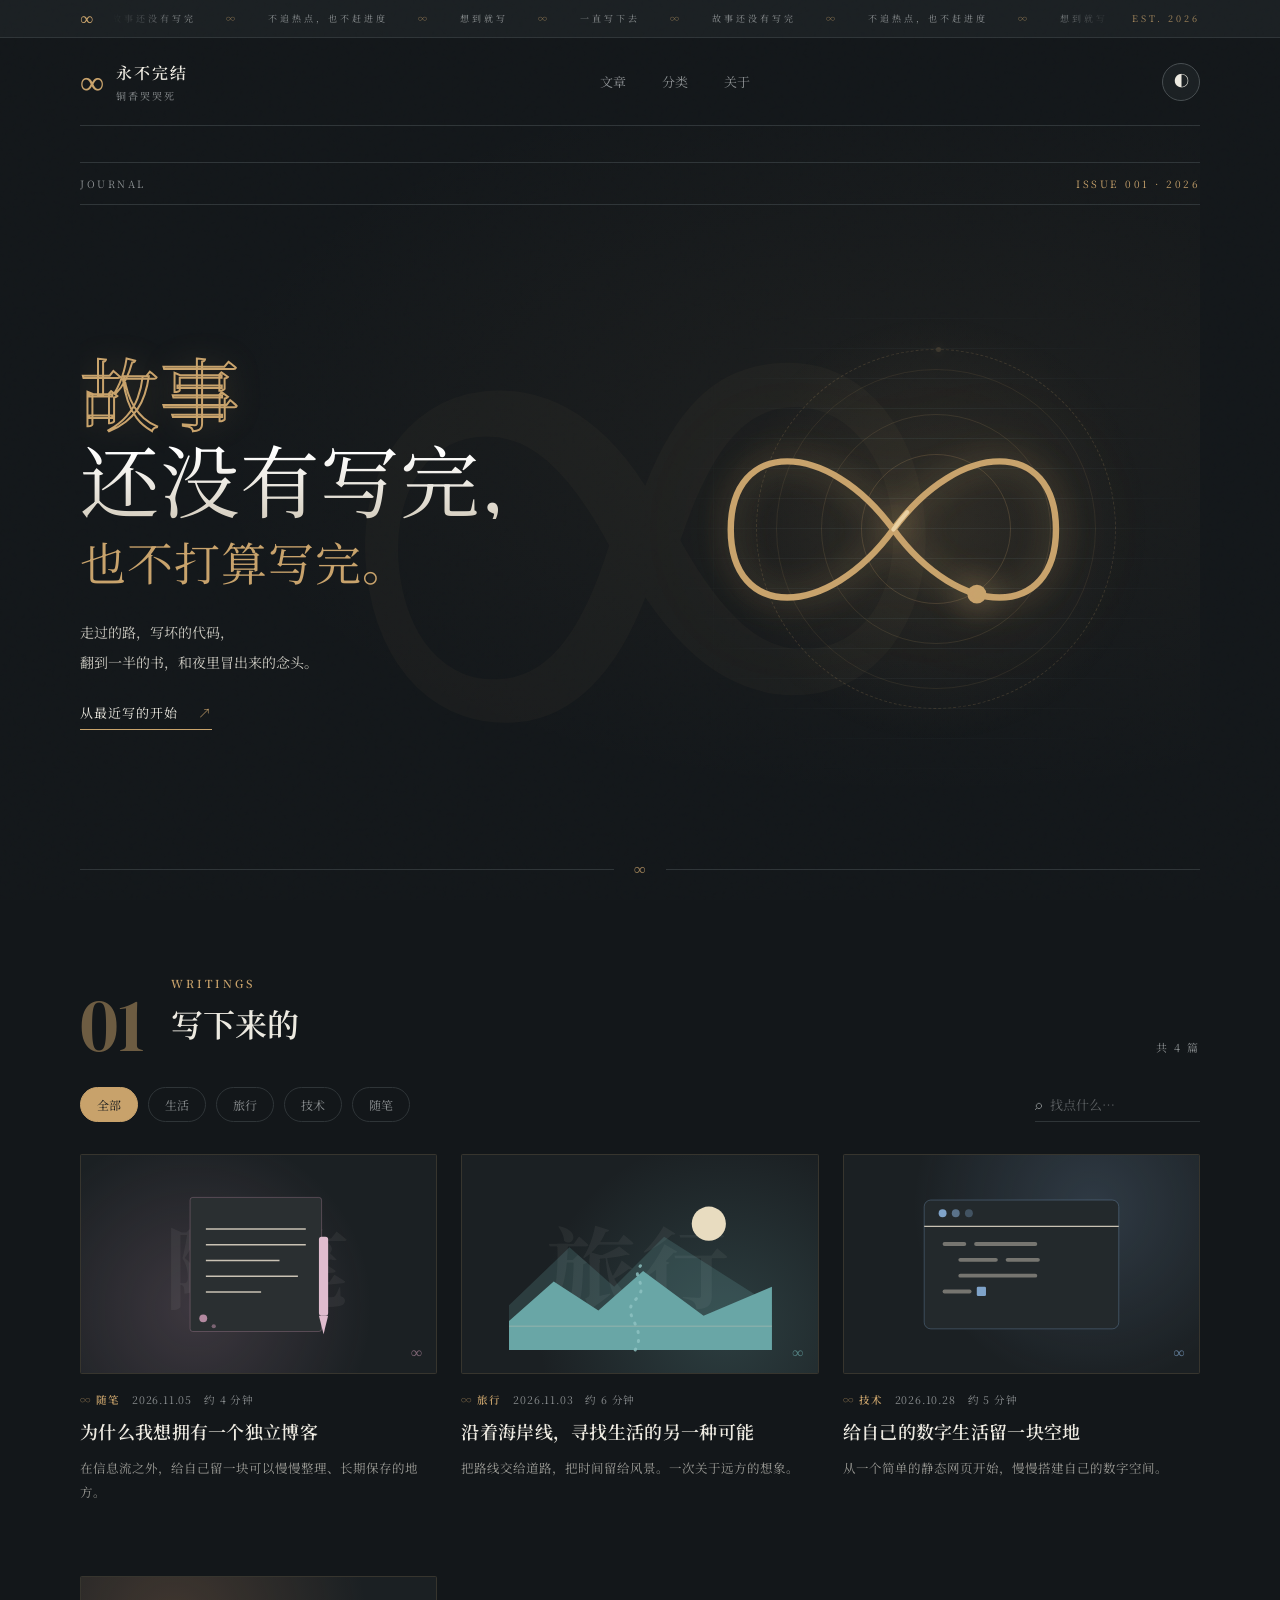
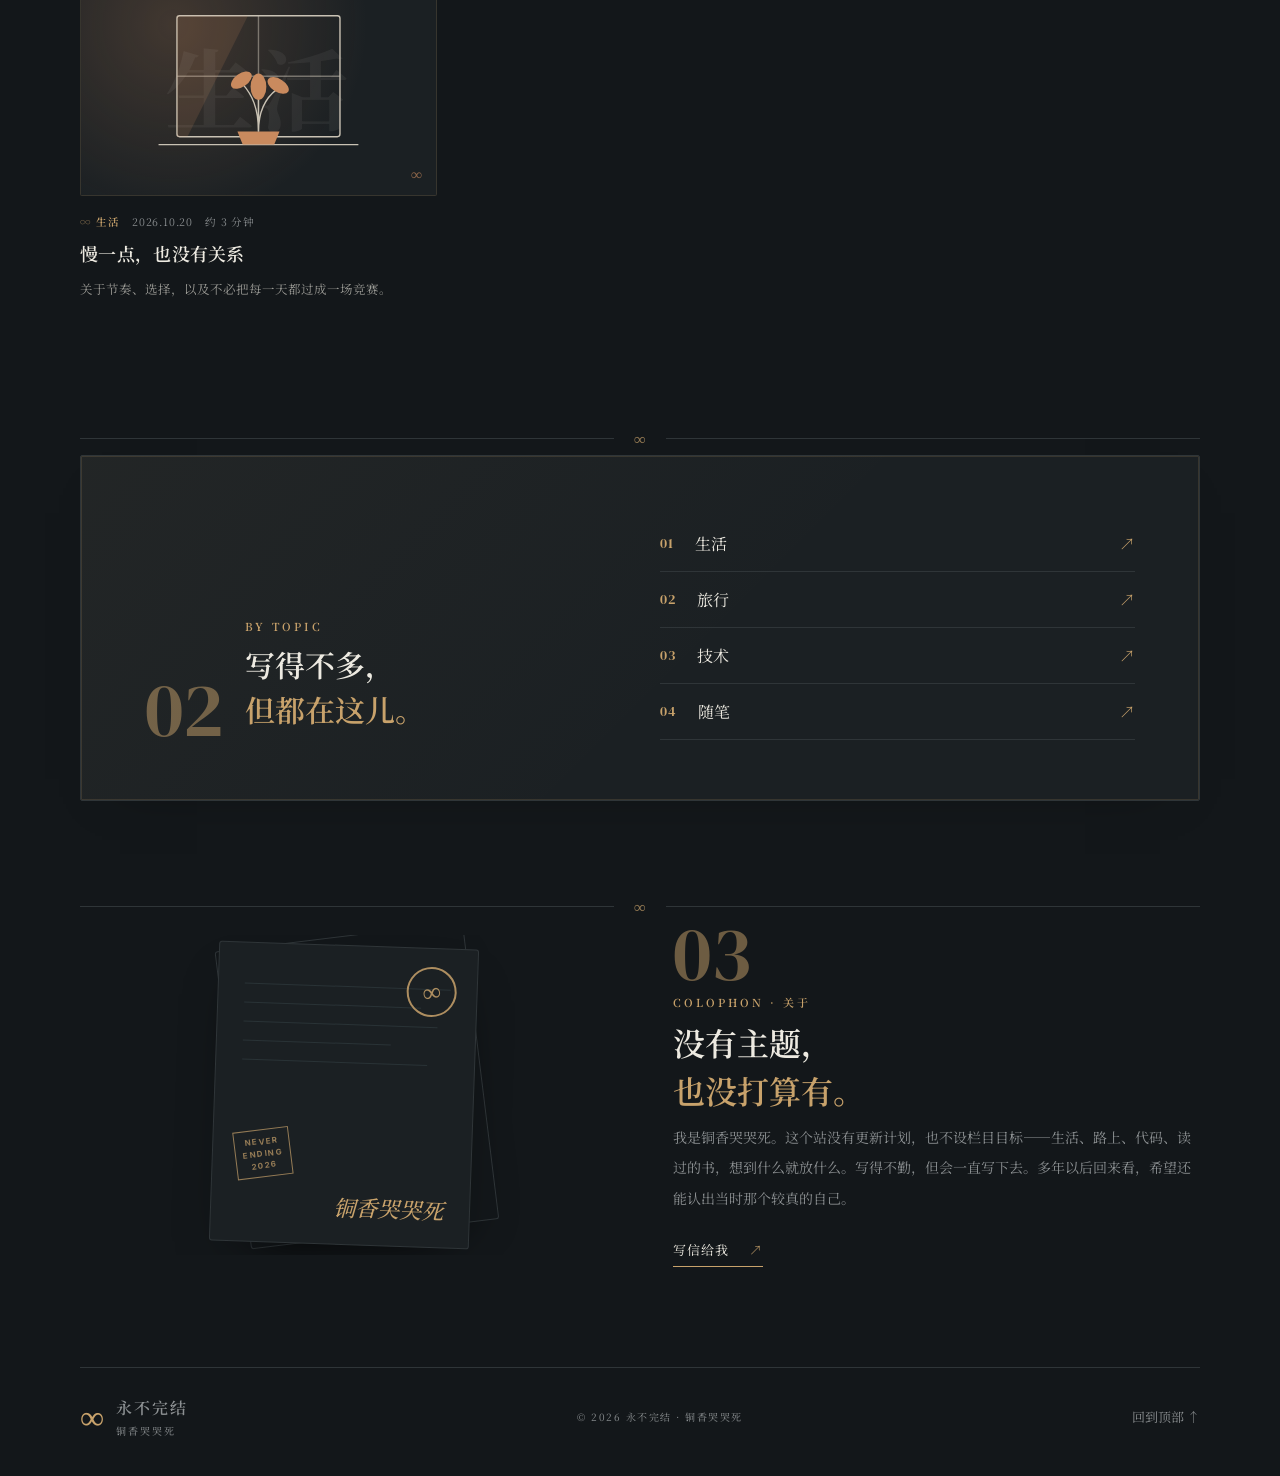
==== commit 6201caa3: "feat: 无障碍、阅读体验与 SEO 收尾 — 自主迭代第十轮 SEO / 分享: - 新增 canonical、双主题 theme-color、og:url / og:image / twitte" ====
--- a/index.html
+++ b/index.html
@@ -10,18 +10,58 @@
   <meta name="keywords" content="永不完结,铜香哭哭死,个人博客,生活,旅行,技术,随笔">
   <meta name="robots" content="index, follow">
   <title>永不完结 — 铜香哭哭死</title>
+  <link rel="canonical" href="https://TM010909.github.io/">
+  <meta name="theme-color" content="#13171a" media="(prefers-color-scheme: dark)">
+  <meta name="theme-color" content="#f2ece1" media="(prefers-color-scheme: light)">
 
   <!-- Open Graph -->
   <meta property="og:type" content="website">
+  <meta property="og:url" content="https://TM010909.github.io/">
   <meta property="og:title" content="永不完结 — 铜香哭哭死">
   <meta property="og:description" content="写生活、路上的事、代码和翻过的书，不追热点，也不打算写完。">
   <meta property="og:locale" content="zh_CN">
   <meta property="og:site_name" content="永不完结">
+  <meta property="og:image" content="https://TM010909.github.io/og-image.png">
+  <meta property="og:image:width" content="1200">
+  <meta property="og:image:height" content="630">
+  <meta property="og:image:alt" content="永不完结 · 铜香哭哭死">
 
   <!-- Twitter Card -->
-  <meta name="twitter:card" content="summary">
+  <meta name="twitter:card" content="summary_large_image">
   <meta name="twitter:title" content="永不完结 — 铜香哭哭死">
   <meta name="twitter:description" content="写生活、路上的事、代码和翻过的书，不追热点，也不打算写完。">
+  <meta name="twitter:image" content="https://TM010909.github.io/og-image.png">
+
+  <!-- 结构化数据 -->
+  <script type="application/ld+json">
+  {
+    "@context": "https://schema.org",
+    "@graph": [
+      {
+        "@type": "WebSite",
+        "@id": "https://TM010909.github.io/#website",
+        "url": "https://TM010909.github.io/",
+        "name": "永不完结",
+        "inLanguage": "zh-CN",
+        "author": { "@id": "https://TM010909.github.io/#person" }
+      },
+      {
+        "@type": "Blog",
+        "@id": "https://TM010909.github.io/#blog",
+        "name": "永不完结",
+        "description": "写生活、路上的事、代码和翻过的书，不追热点，也不打算写完。",
+        "inLanguage": "zh-CN",
+        "author": { "@id": "https://TM010909.github.io/#person" }
+      },
+      {
+        "@type": "Person",
+        "@id": "https://TM010909.github.io/#person",
+        "name": "铜香哭哭死",
+        "url": "https://github.com/TM010909"
+      }
+    ]
+  }
+  </script>
 
   <!-- Favicon -->
   <link rel="icon" href="data:image/svg+xml,<svg xmlns='http://www.w3.org/2000/svg' viewBox='0 0 100 100'><text y='.9em' font-size='90' fill='%23c8a26b'>∞</text></svg>">
@@ -42,6 +82,8 @@
   <link rel="stylesheet" href="assets/style.css">
 </head>
 <body id="top">
+
+<a class="skip-link" href="#latest">跳到文章</a>
 
 <!-- 顶部题词横幅：缓慢流动的刊头题词 -->
 <div class="top-banner" id="topBanner" aria-hidden="true">
@@ -149,7 +191,7 @@
           <p class="eyebrow">WRITINGS</p>
           <h2>写下来的</h2>
         </div>
-        <span class="muted" id="postCount">共 4 篇</span>
+        <span class="muted" id="postCount" aria-live="polite">共 4 篇</span>
       </div>
       <div class="toolbar" data-reveal>
         <div id="filters" class="filters"></div>
@@ -217,7 +259,8 @@
 
   <button class="to-top" id="toTop" aria-label="回到顶部">↑</button>
 
-  <dialog id="articleDialog" class="article-dialog">
+  <dialog id="articleDialog" class="article-dialog" aria-label="文章阅读">
+    <div class="article-read-progress" id="articleReadProgress" aria-hidden="true"></div>
     <button class="dialog-close" id="closeDialog" aria-label="关闭">×</button>
     <div id="articleContent"></div>
   </dialog>
--- a/assets/style.css
+++ b/assets/style.css
@@ -1991,3 +1991,131 @@
   .footer { border-top: 1px solid #ccc; }
   a { color: inherit !important; text-decoration: none; }
 }
+
+/* ============================================
+   无障碍与阅读体验
+   ============================================ */
+
+.skip-link {
+  position: fixed;
+  top: 8px;
+  left: 8px;
+  z-index: 10000;
+  padding: 10px 18px;
+  background: var(--accent);
+  color: var(--paper);
+  font: 13px "Noto Serif SC", serif;
+  letter-spacing: 1px;
+  text-decoration: none;
+  border-radius: 2px;
+  transform: translateY(-160%);
+  transition: transform .25s ease;
+}
+
+.skip-link:focus {
+  transform: none;
+}
+
+/* 弹窗内阅读进度 */
+.article-read-progress {
+  position: sticky;
+  top: 0;
+  z-index: 6;
+  height: 2px;
+  /* 不用负 margin-top：否则整块内容上移，进度线会压到标题上 */
+  margin: 0 calc(-1 * min(8vw, 70px)) 18px;
+  background: linear-gradient(90deg, var(--accent), var(--accent-2));
+  transform: scaleX(0);
+  transform-origin: 0 50%;
+  pointer-events: none;
+}
+
+/* 文章间导航：首尾循环，呼应 ∞ */
+.article-nav {
+  display: grid;
+  grid-template-columns: 1fr 1fr;
+  gap: 16px;
+  margin-top: 40px;
+  padding-top: 26px;
+  border-top: 1px solid var(--line);
+}
+
+.article-nav button {
+  display: flex;
+  flex-direction: column;
+  gap: 8px;
+  padding: 14px 16px;
+  border: 1px solid var(--control-line);
+  border-radius: 2px;
+  background: transparent;
+  color: var(--ink);
+  text-align: left;
+  font-family: inherit;
+  cursor: pointer;
+  transition: border-color .3s, background .3s, transform .3s;
+}
+
+.article-nav button:last-child {
+  text-align: right;
+  align-items: flex-end;
+}
+
+.article-nav button:hover {
+  border-color: var(--accent);
+  background: rgba(var(--glow-rgb), .05);
+  transform: translateY(-2px);
+}
+
+.article-nav small {
+  font: 10px "Noto Serif SC", serif;
+  letter-spacing: 2px;
+  color: var(--accent);
+}
+
+.article-nav span {
+  font: 13px/1.6 "Noto Serif SC", serif;
+  color: var(--ink-soft);
+}
+
+/* 行内代码与引用块 */
+.article-dialog .article-body code {
+  font: .88em/1.4 "SFMono-Regular", Consolas, monospace;
+  padding: 2px 6px;
+  border: 1px solid var(--line);
+  border-radius: 2px;
+  background: var(--card);
+  color: var(--accent);
+}
+
+.article-dialog .article-body blockquote {
+  background: rgba(var(--glow-rgb), .045);
+  padding: 14px 18px;
+  border-radius: 2px;
+}
+
+/* 系统高对比偏好：加深边框与次要文字 */
+@media (prefers-contrast: more) {
+  :root { --line: #6b7175; --control-line: #8a9094; --muted: #c3c6c3; }
+  :root.light { --line: #8a8272; --control-line: #6f6858; --muted: #4a443a; }
+  .post-card .cover, .category-feature, .filter { border-width: 2px; }
+}
+
+@media print {
+  .skip-link, .article-nav, .article-read-progress { display: none !important; }
+}
+
+@media (max-width: 700px) {
+  .article-read-progress {
+    margin: 0 -24px 18px;
+  }
+
+  .article-nav {
+    grid-template-columns: 1fr;
+    gap: 10px;
+  }
+
+  .article-nav button:last-child {
+    text-align: left;
+    align-items: flex-start;
+  }
+}
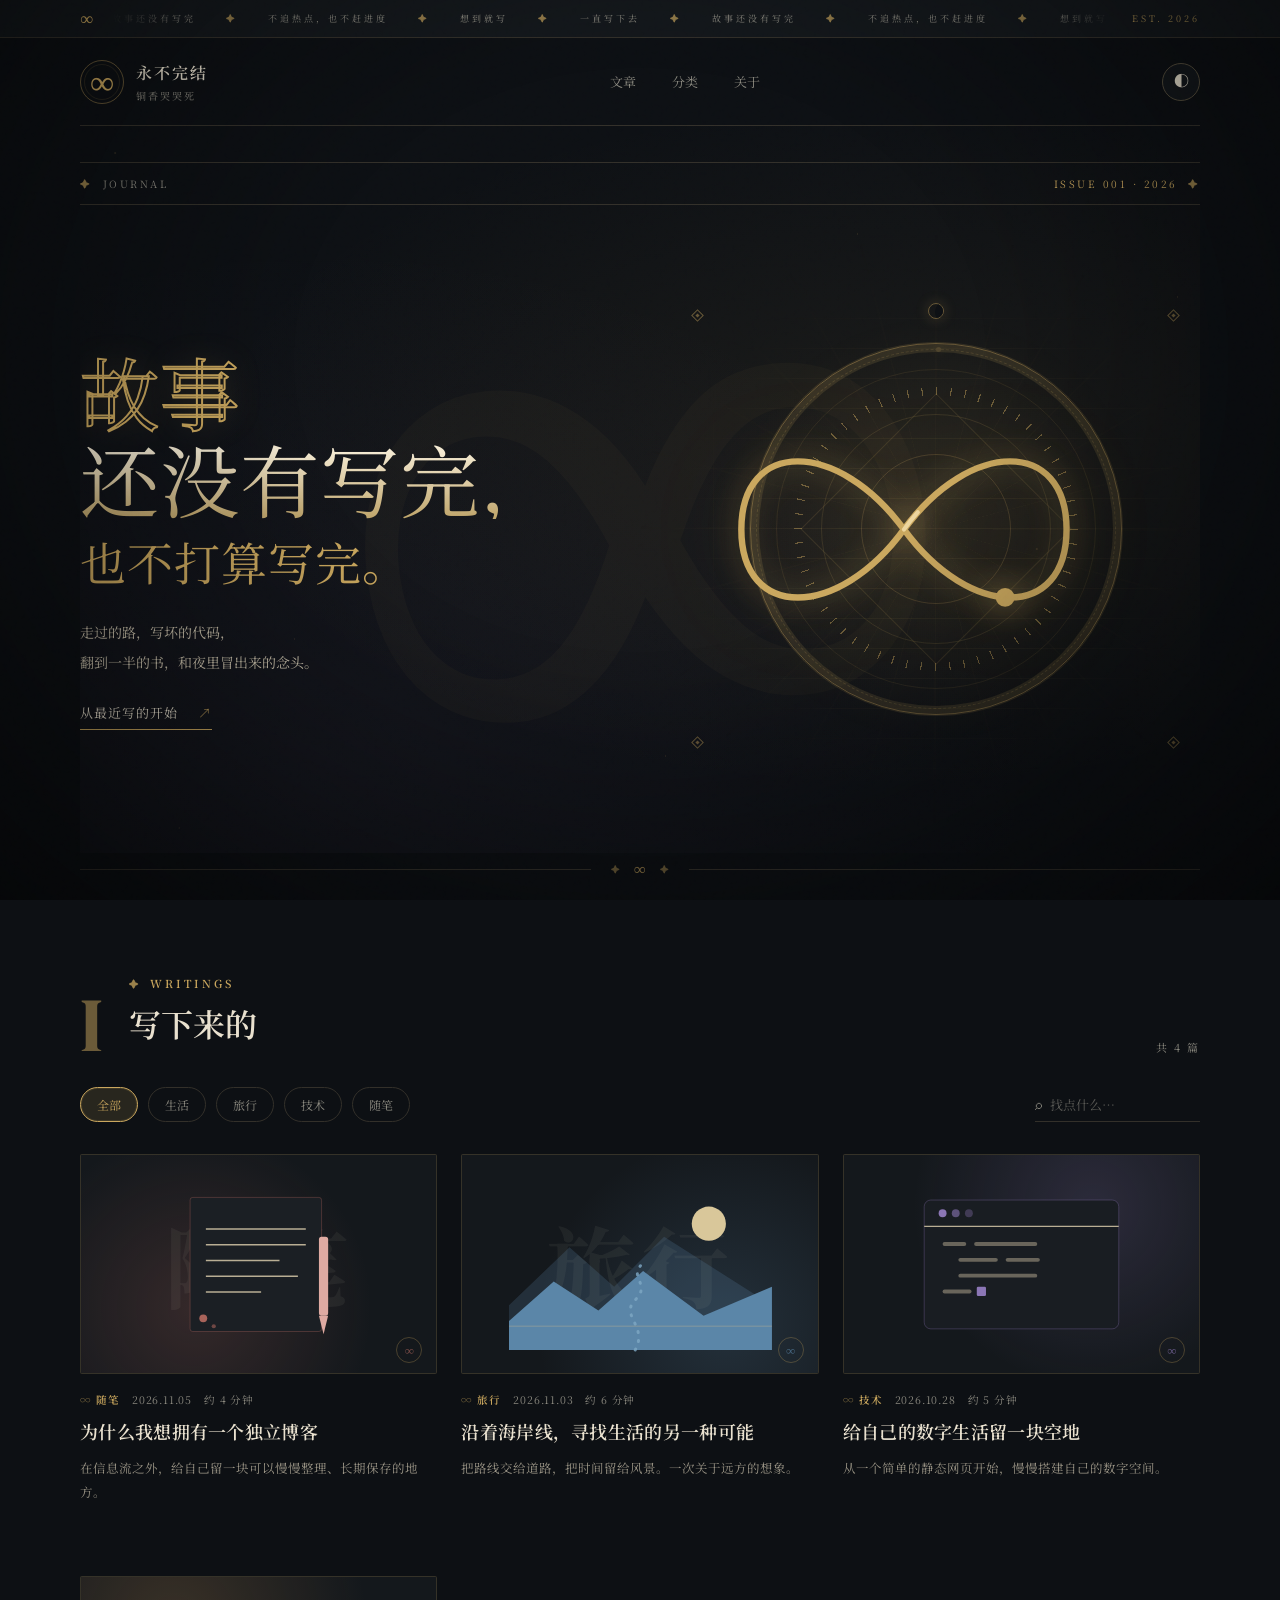
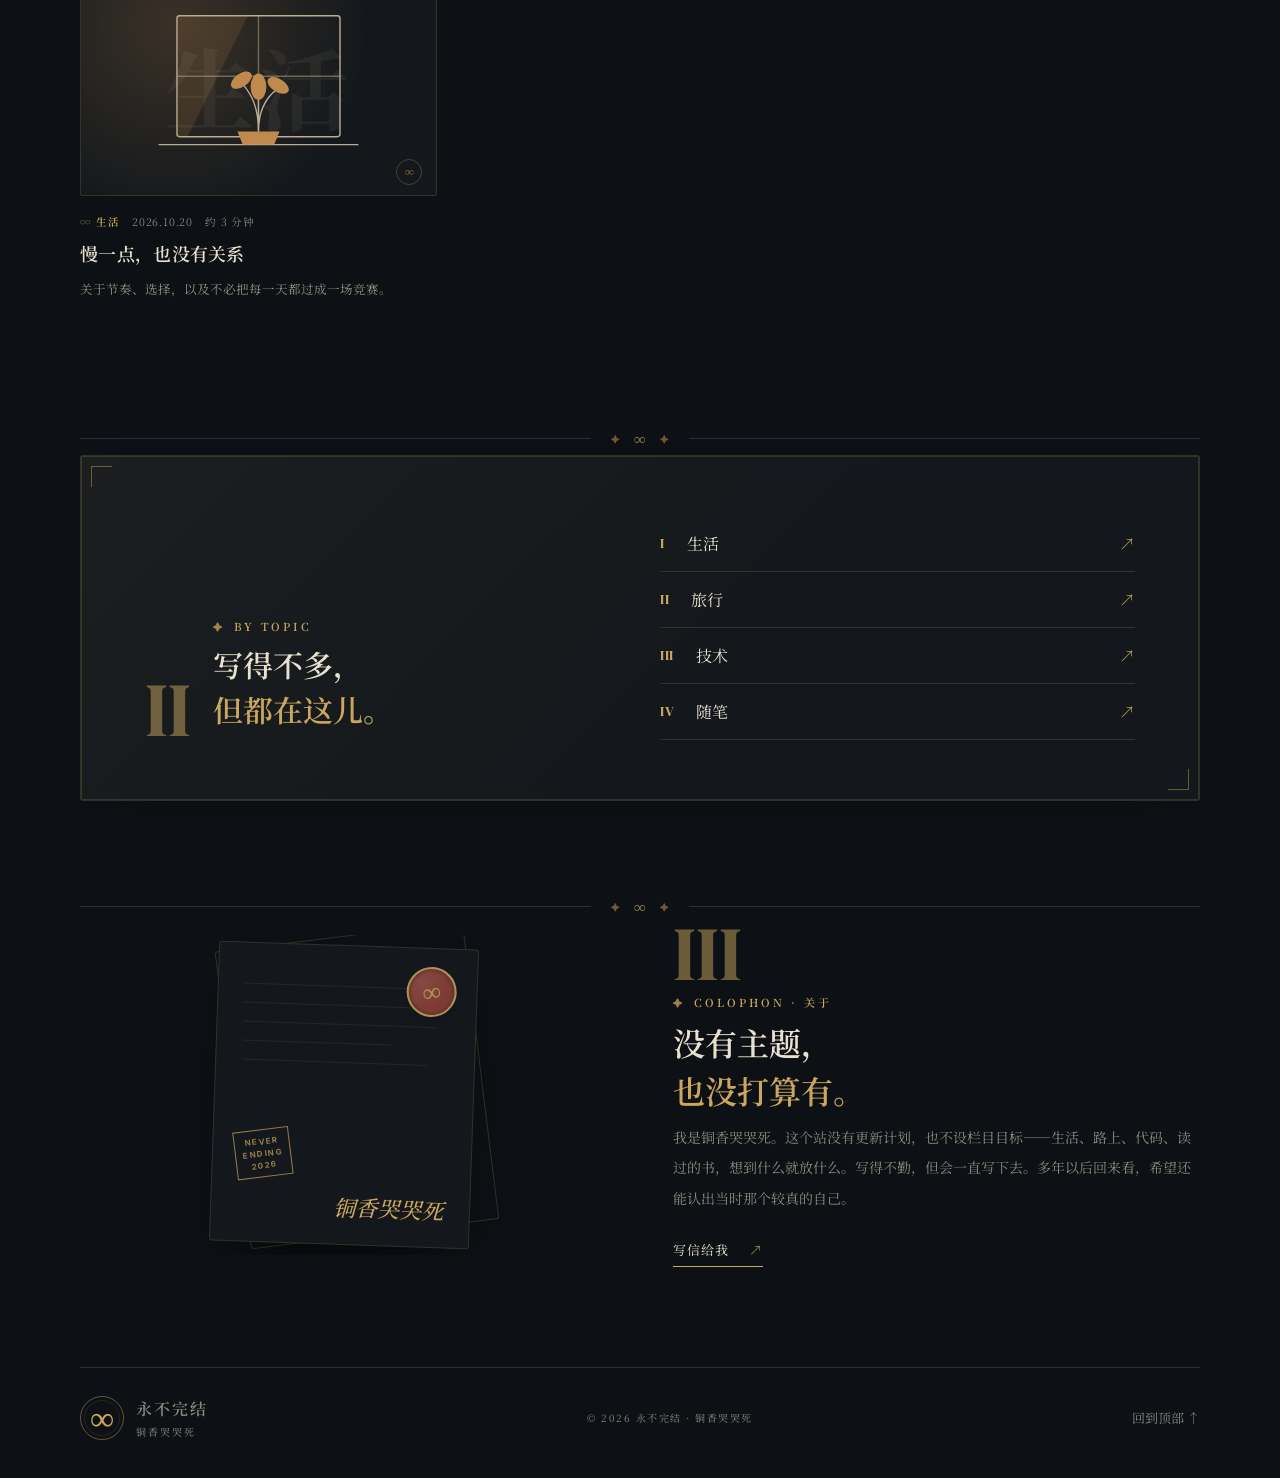
==== commit 4d93a0f8: "style: 转向密教抄本视觉体系（自主迭代第十二轮） 配色: - 深色：午夜墨黑 #0d1014 + 古金 #caa75e + 紫水晶 #8b76b5 - 浅色：旧羊皮纸 #e8dcc3 + 褪色墨" ====
--- a/index.html
+++ b/index.html
@@ -11,8 +11,8 @@
   <meta name="robots" content="index, follow">
   <title>永不完结 — 铜香哭哭死</title>
   <link rel="canonical" href="https://TM010909.github.io/">
-  <meta name="theme-color" content="#13171a" media="(prefers-color-scheme: dark)">
-  <meta name="theme-color" content="#f2ece1" media="(prefers-color-scheme: light)">
+  <meta name="theme-color" content="#0d1014" media="(prefers-color-scheme: dark)">
+  <meta name="theme-color" content="#e8dcc3" media="(prefers-color-scheme: light)">
 
   <!-- Open Graph -->
   <meta property="og:type" content="website">
@@ -64,7 +64,7 @@
   </script>
 
   <!-- Favicon -->
-  <link rel="icon" href="data:image/svg+xml,<svg xmlns='http://www.w3.org/2000/svg' viewBox='0 0 100 100'><text y='.9em' font-size='90' fill='%23c8a26b'>∞</text></svg>">
+  <link rel="icon" href="data:image/svg+xml,<svg xmlns='http://www.w3.org/2000/svg' viewBox='0 0 100 100'><circle cx='50' cy='50' r='44' fill='none' stroke='%23caa75e' stroke-width='2'/><text y='.9em' font-size='72' fill='%23caa75e' x='14'>∞</text></svg>">
 
   <!-- Fonts -->
   <link rel="preconnect" href="https://fonts.googleapis.com">
@@ -90,21 +90,23 @@
   <span class="tb-mark">∞</span>
   <div class="tb-track">
     <div class="tb-marquee">
-      <span>故事还没有写完</span><i>∞</i>
-      <span>不追热点，也不赶进度</span><i>∞</i>
-      <span>想到就写</span><i>∞</i>
-      <span>一直写下去</span><i>∞</i>
-      <span>故事还没有写完</span><i>∞</i>
-      <span>不追热点，也不赶进度</span><i>∞</i>
-      <span>想到就写</span><i>∞</i>
-      <span>一直写下去</span><i>∞</i>
+      <span>故事还没有写完</span><i>✦</i>
+      <span>不追热点，也不赶进度</span><i>✦</i>
+      <span>想到就写</span><i>✦</i>
+      <span>一直写下去</span><i>✦</i>
+      <span>故事还没有写完</span><i>✦</i>
+      <span>不追热点，也不赶进度</span><i>✦</i>
+      <span>想到就写</span><i>✦</i>
+      <span>一直写下去</span><i>✦</i>
     </div>
   </div>
   <span class="tb-side">EST. 2026</span>
 </div>
 
-<!-- 纸张颗粒 / 光晕 / 阅读进度 / 生长的墨线 -->
+<!-- 纸张颗粒 / 暗角 / 星尘 / 光晕 / 阅读进度 / 生长的墨线 -->
+<div class="vignette" aria-hidden="true"></div>
 <div class="grain" aria-hidden="true"></div>
+<div class="stardust" aria-hidden="true"></div>
 <div class="cursor-glow" id="cursorGlow" aria-hidden="true"></div>
 <div class="scroll-progress" id="scrollProgress" aria-hidden="true"></div>
 <div class="ink-thread" id="inkThread" aria-hidden="true"></div>
@@ -155,13 +157,17 @@
     </a>
   </div>
 
-  <!-- 一片正在晕开的 ∞ 墨迹，笔尖还在写 -->
+  <!-- 密教符印：放射光、刻度环、月相、四角星芒，中心是正在写的 ∞ -->
   <div class="hero-art" aria-hidden="true">
     <div class="hero-glow"></div>
+    <div class="sigil-rays"></div>
     <div class="notebook-lines"></div>
     <div class="hero-art-ring ring-1"></div>
     <div class="hero-art-ring ring-2"></div>
     <div class="hero-art-ring ring-3"></div>
+    <div class="sigil-seal"></div>
+    <div class="sigil-moon"></div>
+    <div class="sigil-corners"><i></i><i></i><i></i><i></i></div>
 
     <svg class="ink-path" viewBox="0 0 280 120">
       <path class="ink-trail-soft"
@@ -186,7 +192,7 @@
 
     <section id="latest" class="wrap section">
       <div class="section-heading" data-reveal>
-        <span class="sh-num">01</span>
+        <span class="sh-num">I</span>
         <div class="sh-body">
           <p class="eyebrow">WRITINGS</p>
           <h2>写下来的</h2>
@@ -209,17 +215,17 @@
 
     <section id="categories" class="wrap category-feature" data-reveal>
       <div class="cf-head">
-        <span class="sh-num">02</span>
+        <span class="sh-num">II</span>
         <div>
           <p class="eyebrow">BY TOPIC</p>
           <h2>写得不多，<br><em>但都在这儿。</em></h2>
         </div>
       </div>
       <div class="category-list">
-        <a href="#latest" data-category-link="生活"><span>01</span>生活 <b>↗</b></a>
-        <a href="#latest" data-category-link="旅行"><span>02</span>旅行 <b>↗</b></a>
-        <a href="#latest" data-category-link="技术"><span>03</span>技术 <b>↗</b></a>
-        <a href="#latest" data-category-link="随笔"><span>04</span>随笔 <b>↗</b></a>
+        <a href="#latest" data-category-link="生活"><span>I</span>生活 <b>↗</b></a>
+        <a href="#latest" data-category-link="旅行"><span>II</span>旅行 <b>↗</b></a>
+        <a href="#latest" data-category-link="技术"><span>III</span>技术 <b>↗</b></a>
+        <a href="#latest" data-category-link="随笔"><span>IV</span>随笔 <b>↗</b></a>
       </div>
     </section>
 
@@ -239,7 +245,7 @@
         </div>
       </div>
       <div data-reveal>
-        <span class="sh-num sh-num-inline">03</span>
+        <span class="sh-num sh-num-inline">III</span>
         <p class="eyebrow">COLOPHON · 关于</p>
         <h2>没有主题，<br><em>也没打算有。</em></h2>
         <p>我是铜香哭哭死。这个站没有更新计划，也不设栏目目标——生活、路上、代码、读过的书，想到什么就放什么。写得不勤，但会一直写下去。多年以后回来看，希望还能认出当时那个较真的自己。</p>
--- a/assets/style.css
+++ b/assets/style.css
@@ -14,65 +14,79 @@
 /* 默认深色主题 */
 :root {
   color-scheme: dark;
-  --paper: #13171a;
-  --ink: #edeae1;
-  --ink-soft: #cbc9c1;
-  --muted: #8c9092;
-  --line: #2f3538;
-  --control-line: #474d50;
-  --accent: #c8a26b;
-  --accent-2: #7fa39b;
-  --card: #1b2023;
-  --shadow: rgba(0, 0, 0, 0.55);
-  --selection: rgba(200, 162, 107, 0.3);
-  --art-grad-1: #243538;
-  --art-grad-2: #161e22;
-  --art-grad-3: #352a26;
-  --rule: rgba(130, 160, 168, 0.14);
-  --accent-soft: rgba(200, 162, 107, 0.22);
-
-  /* 与主题联动的派生色，避免浅色主题下白字/亮金隐形 */
-  --title-grad-from: #ffffff;
-  --title-grad-to: #d6cfc0;
-  --ink-flow: #f2dcb0;
-  --glow-rgb: 200, 162, 107;
-  --sheen: rgba(255, 255, 255, .13);
-  --watermark-opacity: .035;
-  --hairline: rgba(200, 162, 107, .16);
-  --hero-wash: radial-gradient(ellipse at 76% 42%, rgba(200, 162, 107, .055), transparent 62%);
-}
-
-/* 浅色主题 */
+  /* 密教抄本：午夜墨黑 · 古金 · 紫水晶 */
+  --paper: #0d1014;
+  --ink: #e9e1cf;
+  --ink-soft: #cbc2ad;
+  --muted: #8c8a80;
+  --line: #33302a;
+  --control-line: #57503f;
+  --accent: #caa75e;
+  --accent-2: #8b76b5;
+  --card: #14181c;
+  --shadow: rgba(0, 0, 0, 0.6);
+  --selection: rgba(202, 167, 94, 0.3);
+  --art-grad-1: #1c2730;
+  --art-grad-2: #10161c;
+  --art-grad-3: #2a2026;
+  --rule: rgba(202, 167, 94, 0.10);
+  --accent-soft: rgba(202, 167, 94, 0.22);
+
+  /* 与主题联动的派生色 */
+  --title-grad-from: #f4ead2;
+  --title-grad-to: #bfa469;
+  --ink-flow: #f6e2ae;
+  --glow-rgb: 202, 167, 94;
+  --sheen: rgba(246, 226, 174, .13);
+  --watermark-opacity: .032;
+  --hairline: rgba(202, 167, 94, .18);
+  --hero-wash:
+    radial-gradient(ellipse at 72% 44%, rgba(202, 167, 94, .07), transparent 60%),
+    radial-gradient(ellipse at 22% 88%, rgba(139, 118, 181, .06), transparent 58%);
+
+  /* 符印系统 */
+  --sigil: rgba(202, 167, 94, .46);
+  --sigil-soft: rgba(202, 167, 94, .14);
+  --seal: #8f4238;
+  --vignette: rgba(0, 0, 0, .58);
+  --rays: rgba(202, 167, 94, .035);
+}
+
+/* 浅色主题：旧羊皮纸 · 褪色墨 · 暗金压印 */
 :root.light {
   color-scheme: light;
-  --paper: #f2ece1;
-  --ink: #241f19;
-  --ink-soft: #4c4840;
-  --muted: #7a7265;
-  --line: #ddd5c6;
-  --control-line: #c6bdac;
-  --accent: #9a6f43;
-  --accent-2: #5e8478;
-  --card: #eae4d8;
-  --shadow: rgba(0, 0, 0, 0.14);
-  --selection: rgba(154, 111, 67, 0.22);
+  --paper: #e8dcc3;
+  --ink: #2a2116;
+  --ink-soft: #4c4232;
+  --muted: #7a6f5c;
+  --line: #cbbd9e;
+  --control-line: #b3a382;
+  --accent: #8a6526;
+  --accent-2: #5e4a86;
+  --card: #dcd0b4;
+  --shadow: rgba(60, 45, 20, 0.18);
+  --selection: rgba(138, 101, 38, 0.22);
   --art-grad-1: #d6c7ab;
   --art-grad-2: #cbd9d6;
   --art-grad-3: #e2cdb0;
-  --rule: rgba(80, 120, 140, 0.16);
-  --accent-soft: rgba(154, 111, 67, 0.26);
-
-  /* 浅色主题：标题改为深墨→暖褐，保证在米纸上清晰 */
-  --title-grad-from: #2c2620;
-  --title-grad-to: #6d5540;
-  --ink-flow: #8a6234;
-  --glow-rgb: 154, 111, 67;
+  --rule: rgba(120, 95, 50, 0.16);
+  --accent-soft: rgba(138, 101, 38, 0.24);
+
+  --title-grad-from: #2a2116;
+  --title-grad-to: #6b5227;
+  --ink-flow: #7a5620;
+  --glow-rgb: 138, 101, 38;
   --sheen: rgba(120, 90, 55, .10);
-  --watermark-opacity: .018;
-  --hairline: rgba(154, 111, 67, .22);
+  --watermark-opacity: .022;
+  --hairline: rgba(138, 101, 38, .24);
   --hero-wash:
-    radial-gradient(ellipse at 76% 40%, rgba(255, 255, 255, .72), transparent 62%),
-    radial-gradient(ellipse at 8% 92%, rgba(154, 111, 67, .045), transparent 58%);
+    radial-gradient(ellipse at 62% 45%, rgba(255, 252, 242, .38), transparent 76%);
+
+  --sigil: rgba(138, 101, 38, .52);
+  --sigil-soft: rgba(138, 101, 38, .12);
+  --seal: #8f4238;
+  --vignette: rgba(90, 70, 35, .13);
+  --rays: rgba(138, 101, 38, .028);
 }
 
 html {
@@ -916,11 +930,16 @@
   transition: all .25s;
 }
 
-.filter.active,
 .filter:hover {
-  background: var(--accent);
   border-color: var(--accent);
-  color: var(--paper);
+  color: var(--accent);
+}
+
+.filter.active {
+  background: rgba(var(--glow-rgb), .14);
+  border-color: var(--accent);
+  color: var(--accent);
+  box-shadow: inset 0 0 0 1px var(--sigil-soft);
 }
 
 .search {
@@ -1149,75 +1168,76 @@
 
 @keyframes cursorBlink { 0%, 50% { opacity: 1; } 50.01%, 100% { opacity: 0; } }
 
-/* 生活：暖陶土 · 窗台盆栽 */
+/* 四元素 · 生活：土 / 琥珀 */
 .cover-art-life {
   background:
     radial-gradient(circle at 26% 22%, var(--sc-accent-soft), transparent 62%),
     var(--card);
-  --sc-accent: #c98a5e;
-  --sc-accent-soft: rgba(201, 138, 94, .22);
-  --sc-ink: #c9c2b4;
-  --sc-paper: #2a2f31;
-  --sc-line-c: rgba(201, 138, 94, .35);
-  --sc-light: rgba(201, 138, 94, .16);
-  --sc-strong: #e0b78f;
-  --sc-moon: #e8dcc0;
-  --sc-road: #c98a5e;
-}
-
-/* 旅行：青蓝 · 山海与路 */
+  --sc-accent: #c08a4e;
+  --sc-accent-soft: rgba(192, 138, 78, .22);
+  --sc-ink: #b9ae94;
+  --sc-paper: #1b1f24;
+  --sc-line-c: rgba(192, 138, 78, .35);
+  --sc-light: rgba(192, 138, 78, .16);
+  --sc-strong: #e2b881;
+  --sc-moon: #d9c79a;
+  --sc-road: #c08a4e;
+}
+
+/* 四元素 · 旅行：水 / 靛青 */
 .cover-art-travel {
   background:
     radial-gradient(circle at 74% 78%, var(--sc-accent-soft), transparent 60%),
     var(--card);
-  --sc-accent: #69a6a6;
-  --sc-accent-soft: rgba(105, 166, 166, .22);
-  --sc-ink: #c9c2b4;
-  --sc-paper: #2a2f31;
-  --sc-line-c: rgba(105, 166, 166, .35);
-  --sc-light: rgba(105, 166, 166, .15);
-  --sc-strong: #9fd0d0;
-  --sc-moon: #e8dcc0;
-  --sc-road: #8fc3c3;
-}
-
-/* 技术：灰蓝 · 终端光标 */
+  --sc-accent: #5b86a8;
+  --sc-accent-soft: rgba(91, 134, 168, .22);
+  --sc-ink: #b9ae94;
+  --sc-paper: #1b1f24;
+  --sc-line-c: rgba(91, 134, 168, .35);
+  --sc-light: rgba(91, 134, 168, .15);
+  --sc-strong: #a3c4dd;
+  --sc-moon: #d9c79a;
+  --sc-road: #7fa8c4;
+}
+
+/* 四元素 · 技术：气 / 紫水晶 */
 .cover-art-tech {
   background:
     radial-gradient(circle at 70% 24%, var(--sc-accent-soft), transparent 60%),
     var(--card);
-  --sc-accent: #7fa3c9;
-  --sc-accent-soft: rgba(127, 163, 201, .2);
-  --sc-ink: #c9c2b4;
-  --sc-paper: #23292c;
-  --sc-line-c: rgba(127, 163, 201, .32);
-  --sc-light: rgba(127, 163, 201, .12);
-  --sc-strong: #bcd4ec;
-  --sc-moon: #e8dcc0;
-  --sc-road: #7fa3c9;
-}
-
-/* 随笔：褐紫 · 信纸与笔 */
+  --sc-accent: #8b76b5;
+  --sc-accent-soft: rgba(139, 118, 181, .2);
+  --sc-ink: #b9ae94;
+  --sc-paper: #191d22;
+  --sc-line-c: rgba(139, 118, 181, .32);
+  --sc-light: rgba(139, 118, 181, .12);
+  --sc-strong: #c3b2e0;
+  --sc-moon: #d9c79a;
+  --sc-road: #8b76b5;
+}
+
+/* 四元素 · 随笔：火 / 朱砂 */
 .cover-art-note {
   background:
     radial-gradient(circle at 32% 70%, var(--sc-accent-soft), transparent 62%),
     var(--card);
-  --sc-accent: #b389a0;
-  --sc-accent-soft: rgba(179, 137, 160, .22);
-  --sc-ink: #c9c2b4;
-  --sc-paper: #2a2f31;
-  --sc-line-c: rgba(179, 137, 160, .35);
-  --sc-light: rgba(179, 137, 160, .14);
-  --sc-strong: #e0bcce;
-  --sc-moon: #e8dcc0;
-  --sc-road: #b389a0;
-}
-
-/* 浅色主题下的场景插画墨色 */
-:root.light .sc-line { stroke: #7a7363; }
-:root.light .sc-ink { fill: #6a6253; }
-:root.light .sc-code rect { fill: #6a6253; }
-:root.light .sc-paper { fill: #f6f2e8; }
+  --sc-accent: #a8635a;
+  --sc-accent-soft: rgba(168, 99, 90, .22);
+  --sc-ink: #b9ae94;
+  --sc-paper: #1b1f24;
+  --sc-line-c: rgba(168, 99, 90, .35);
+  --sc-light: rgba(168, 99, 90, .14);
+  --sc-strong: #dfaaa2;
+  --sc-moon: #d9c79a;
+  --sc-road: #a8635a;
+}
+
+/* 浅色（羊皮纸）下：矿物颜料褪色感，避免封面过于鲜亮 */
+:root.light .sc-line { stroke: #6b5c42; }
+:root.light .sc-ink { fill: #5c4e38; }
+:root.light .sc-code rect { fill: #5c4e38; }
+:root.light .sc-paper { fill: #f0e6cd; }
+:root.light .scene { filter: saturate(.68) opacity(.9); }
 
 /* ---------- 卡片文字 ---------- */
 .post-meta {
@@ -2119,3 +2139,377 @@
     align-items: flex-start;
   }
 }
+
+/* ============================================
+   文章深链 / 复制链接 / 大屏节奏 / 首屏滚动层次
+   ============================================ */
+
+.copy-link {
+  display: block;
+  margin: 20px auto 0;
+  border: 0;
+  background: none;
+  color: var(--muted);
+  font: 11px "Noto Serif SC", serif;
+  letter-spacing: 2px;
+  cursor: pointer;
+  padding: 6px 10px;
+  transition: color .25s;
+}
+
+.copy-link:hover,
+.copy-link.copied {
+  color: var(--accent);
+}
+
+/* 首屏随滚动轻微上移、渐隐，制造纵深；reduce-motion 下 JS 不写变量，保持静止 */
+.hero-copy {
+  position: relative;
+  z-index: 2;
+  opacity: var(--hero-fade, 1);
+  transform: translateY(calc(var(--hero-scroll, 0px) * -0.04));
+}
+
+/* 宽屏：内容更饱满，但不把行宽拉得过长 */
+@media (min-width: 1600px) {
+  .wrap { width: min(1240px, calc(100% - 200px)); }
+  .hero { gap: 64px; }
+  .post-grid { gap: 48px 30px; }
+}
+
+@media (min-width: 2000px) {
+  .wrap { width: min(1360px, calc(100% - 280px)); }
+}
+
+@media print {
+  .copy-link { display: none !important; }
+}
+
+/* ============================================
+   密教抄本：暗角 / 星尘 / 首屏符印
+   ============================================ */
+
+.vignette {
+  position: fixed;
+  inset: 0;
+  z-index: 9995;
+  pointer-events: none;
+  background: radial-gradient(ellipse at 50% 40%, transparent 38%, var(--vignette) 100%);
+}
+
+.stardust {
+  position: fixed;
+  inset: 0;
+  z-index: 1;
+  pointer-events: none;
+  opacity: .5;
+  background-image:
+    radial-gradient(1.5px 1.5px at 9% 17%, var(--sigil), transparent 100%),
+    radial-gradient(1px 1px at 23% 71%, var(--sigil), transparent 100%),
+    radial-gradient(1.5px 1.5px at 38% 12%, var(--sigil), transparent 100%),
+    radial-gradient(1px 1px at 52% 84%, var(--sigil), transparent 100%),
+    radial-gradient(1px 1px at 67% 26%, var(--sigil), transparent 100%),
+    radial-gradient(1.5px 1.5px at 81% 61%, var(--sigil), transparent 100%),
+    radial-gradient(1px 1px at 92% 33%, var(--sigil), transparent 100%),
+    radial-gradient(1px 1px at 14% 92%, var(--sigil), transparent 100%),
+    radial-gradient(1px 1px at 74% 8%, var(--sigil), transparent 100%);
+  animation: dustBreathe 14s ease-in-out infinite;
+}
+
+@keyframes dustBreathe {
+  0%, 100% { opacity: .3; }
+  50% { opacity: .68; }
+}
+
+/* 极淡放射光，随符印缓慢转动 */
+.sigil-rays {
+  position: absolute;
+  inset: -20%;
+  z-index: 0;
+  pointer-events: none;
+  background: repeating-conic-gradient(from 0deg,
+    var(--rays) 0deg .5deg,
+    transparent .5deg 15deg);
+  -webkit-mask: radial-gradient(circle at 50% 50%, #000 6%, transparent 62%);
+  mask: radial-gradient(circle at 50% 50%, #000 6%, transparent 62%);
+  animation: raysTurn 240s linear infinite;
+}
+
+@keyframes raysTurn { to { transform: rotate(360deg); } }
+
+/* 中心密封符印：双环 + 60 刻度 + 内层反向八角星 */
+.sigil-seal {
+  position: absolute;
+  z-index: 1;
+  width: 372px;
+  height: 372px;
+  border-radius: 50%;
+  border: 1px solid var(--sigil);
+  box-shadow:
+    inset 0 0 0 8px var(--sigil-soft),
+    0 0 0 1px var(--sigil-soft);
+  pointer-events: none;
+}
+
+.sigil-seal::before {
+  content: "";
+  position: absolute;
+  inset: -16px;
+  border-radius: 50%;
+  background: repeating-conic-gradient(from 0deg,
+    var(--sigil) 0deg .45deg,
+    transparent .45deg 6deg);
+  -webkit-mask: radial-gradient(circle, transparent 0 47%, #000 47% 50%, transparent 50%);
+  mask: radial-gradient(circle, transparent 0 47%, #000 47% 50%, transparent 50%);
+  animation: sealSpin 150s linear infinite;
+}
+
+.sigil-seal::after {
+  content: "";
+  position: absolute;
+  inset: 24%;
+  border: 1px solid var(--sigil-soft);
+  transform: rotate(45deg);
+  animation: sealSpinReverse 110s linear infinite;
+}
+
+@keyframes sealSpin { to { transform: rotate(360deg); } }
+@keyframes sealSpinReverse { to { transform: rotate(-315deg); } }
+
+/* 顶部弦月 */
+.sigil-moon {
+  position: absolute;
+  top: 14px;
+  left: 50%;
+  z-index: 4;
+  width: 16px;
+  height: 16px;
+  margin-left: -8px;
+  border-radius: 50%;
+  border: 1px solid var(--sigil);
+  box-shadow: 0 0 14px var(--accent-soft);
+  overflow: hidden;
+}
+
+.sigil-moon::after {
+  content: "";
+  position: absolute;
+  top: -2px;
+  left: 6px;
+  width: 16px;
+  height: 20px;
+  border-radius: 50%;
+  background: var(--paper);
+}
+
+/* 四角菱形星芒 */
+.sigil-corners {
+  position: absolute;
+  inset: 0;
+  z-index: 4;
+  pointer-events: none;
+}
+
+.sigil-corners i {
+  position: absolute;
+  width: 9px;
+  height: 9px;
+  border: 1px solid var(--sigil);
+  transform: rotate(45deg);
+  animation: cornerGlimmer 9s ease-in-out infinite;
+}
+
+.sigil-corners i::after {
+  content: "";
+  position: absolute;
+  inset: 2px;
+  background: var(--sigil);
+}
+
+.sigil-corners i:nth-child(1) { top: 22px; left: 22px; }
+.sigil-corners i:nth-child(2) { top: 22px; right: 22px; animation-delay: 2s; }
+.sigil-corners i:nth-child(3) { bottom: 22px; left: 22px; animation-delay: 4s; }
+.sigil-corners i:nth-child(4) { bottom: 22px; right: 22px; animation-delay: 6s; }
+
+@keyframes cornerGlimmer {
+  0%, 100% { opacity: .4; }
+  50% { opacity: 1; }
+}
+
+/* ∞ 收进符印环内，形成「无限穿过封印」的层次 */
+.ink-path {
+  width: min(580px, 108%);
+  transform: translateX(-6%) translate(var(--ink-px, 0px), var(--ink-py, 0px));
+}
+
+@media (max-width: 700px) {
+  .sigil-seal { width: 250px; height: 250px; }
+  .sigil-corners i { width: 7px; height: 7px; }
+  .sigil-moon { top: 10px; }
+  .ink-path { width: 240px; transform: none; }
+}
+
+@media (prefers-reduced-motion: reduce) {
+  .stardust, .sigil-rays, .sigil-seal::before, .sigil-seal::after,
+  .sigil-corners i { animation: none !important; }
+  .stardust { opacity: .4; }
+}
+
+@media print {
+  .vignette, .stardust, .sigil-rays, .sigil-seal, .sigil-moon,
+  .sigil-corners { display: none !important; }
+}
+
+/* ============================================
+   符印语言贯穿：印章 / 角饰 / 蜡封 / 星芒
+   ============================================ */
+
+/* 品牌 ∞ 封入双环印章 */
+.brand-mark {
+  position: relative;
+  display: inline-flex;
+  align-items: center;
+  justify-content: center;
+  width: 44px;
+  height: 44px;
+  flex: none;
+}
+
+.brand-mark::before,
+.brand-mark::after {
+  content: "";
+  position: absolute;
+  border-radius: 50%;
+  pointer-events: none;
+}
+
+.brand-mark::before {
+  inset: 0;
+  border: 1px solid var(--sigil);
+}
+
+.brand-mark::after {
+  inset: 4px;
+  border: 1px solid var(--sigil-soft);
+}
+
+/* 章节眉题与分隔符的星芒 */
+.eyebrow::before {
+  content: "✦";
+  color: var(--accent);
+  opacity: .75;
+  margin-right: 9px;
+  font-size: .85em;
+}
+
+.article-dialog .eyebrow::before { display: none; }
+
+.divider span::before,
+.divider span::after {
+  content: "✦";
+  font: 9px "Noto Serif SC", serif;
+  color: var(--accent);
+  opacity: .7;
+  vertical-align: 2px;
+}
+
+.divider span::before { margin-right: 14px; }
+.divider span::after { margin-left: 14px; }
+
+.hero-masthead span:first-child::before,
+.hero-masthead-right::after {
+  content: "✦";
+  color: var(--accent);
+  opacity: .7;
+}
+
+.hero-masthead span:first-child::before { margin-right: 10px; }
+.hero-masthead-right::after { margin-left: 10px; }
+
+/* 卡片 hover：一圈符印细框浮现 */
+.post-card::before {
+  content: "";
+  position: absolute;
+  inset: -8px;
+  border: 1px solid var(--sigil);
+  opacity: 0;
+  transform: scale(.985);
+  transition: opacity .4s ease, transform .4s ease;
+  pointer-events: none;
+}
+
+.post-card:hover::before,
+.post-card:focus-visible::before {
+  opacity: .6;
+  transform: none;
+}
+
+/* 分类区页角 L 形饰线，像抄本页框 */
+.category-feature { position: relative; }
+
+.category-feature::before,
+.category-feature::after {
+  content: "";
+  position: absolute;
+  width: 20px;
+  height: 20px;
+  border: solid var(--sigil);
+  pointer-events: none;
+}
+
+.category-feature::before { top: 10px; left: 10px; border-width: 1px 0 0 1px; }
+.category-feature::after { right: 10px; bottom: 10px; border-width: 0 1px 1px 0; }
+
+/* 信纸上的朱砂蜡封 */
+.letter-stamp {
+  border: 2px double var(--accent);
+  color: var(--accent);
+  background:
+    radial-gradient(circle at 34% 28%, rgba(255, 255, 255, .09), transparent 60%),
+    var(--seal);
+  box-shadow: 0 6px 16px -10px var(--shadow), inset 0 0 0 3px rgba(0, 0, 0, .12);
+}
+
+/* 文章末尾的 ∞ 小封印 */
+.article-end-mark::before {
+  content: "∞";
+  display: flex;
+  align-items: center;
+  justify-content: center;
+  width: 34px;
+  height: 34px;
+  margin: 0 auto 14px;
+  border: 1px solid var(--sigil);
+  border-radius: 50%;
+  color: var(--accent);
+  font: 18px "DM Serif Display", serif;
+  letter-spacing: 0;
+}
+
+/* 封面角标也封入细环 */
+.cover-art-mark {
+  display: flex;
+  align-items: center;
+  justify-content: center;
+  width: 26px;
+  height: 26px;
+  border: 1px solid var(--sigil);
+  border-radius: 50%;
+  font-size: 13px;
+}
+
+@media (max-width: 700px) {
+  .brand-mark { width: 38px; height: 38px; font-size: 26px; }
+  .post-card::before { inset: -5px; }
+}
+
+@media print {
+  .brand-mark::before, .brand-mark::after,
+  .post-card::before,
+  .category-feature::before, .category-feature::after,
+  .article-end-mark::before,
+  .eyebrow::before,
+  .divider span::before, .divider span::after,
+  .hero-masthead span:first-child::before,
+  .hero-masthead-right::after { display: none !important; }
+}
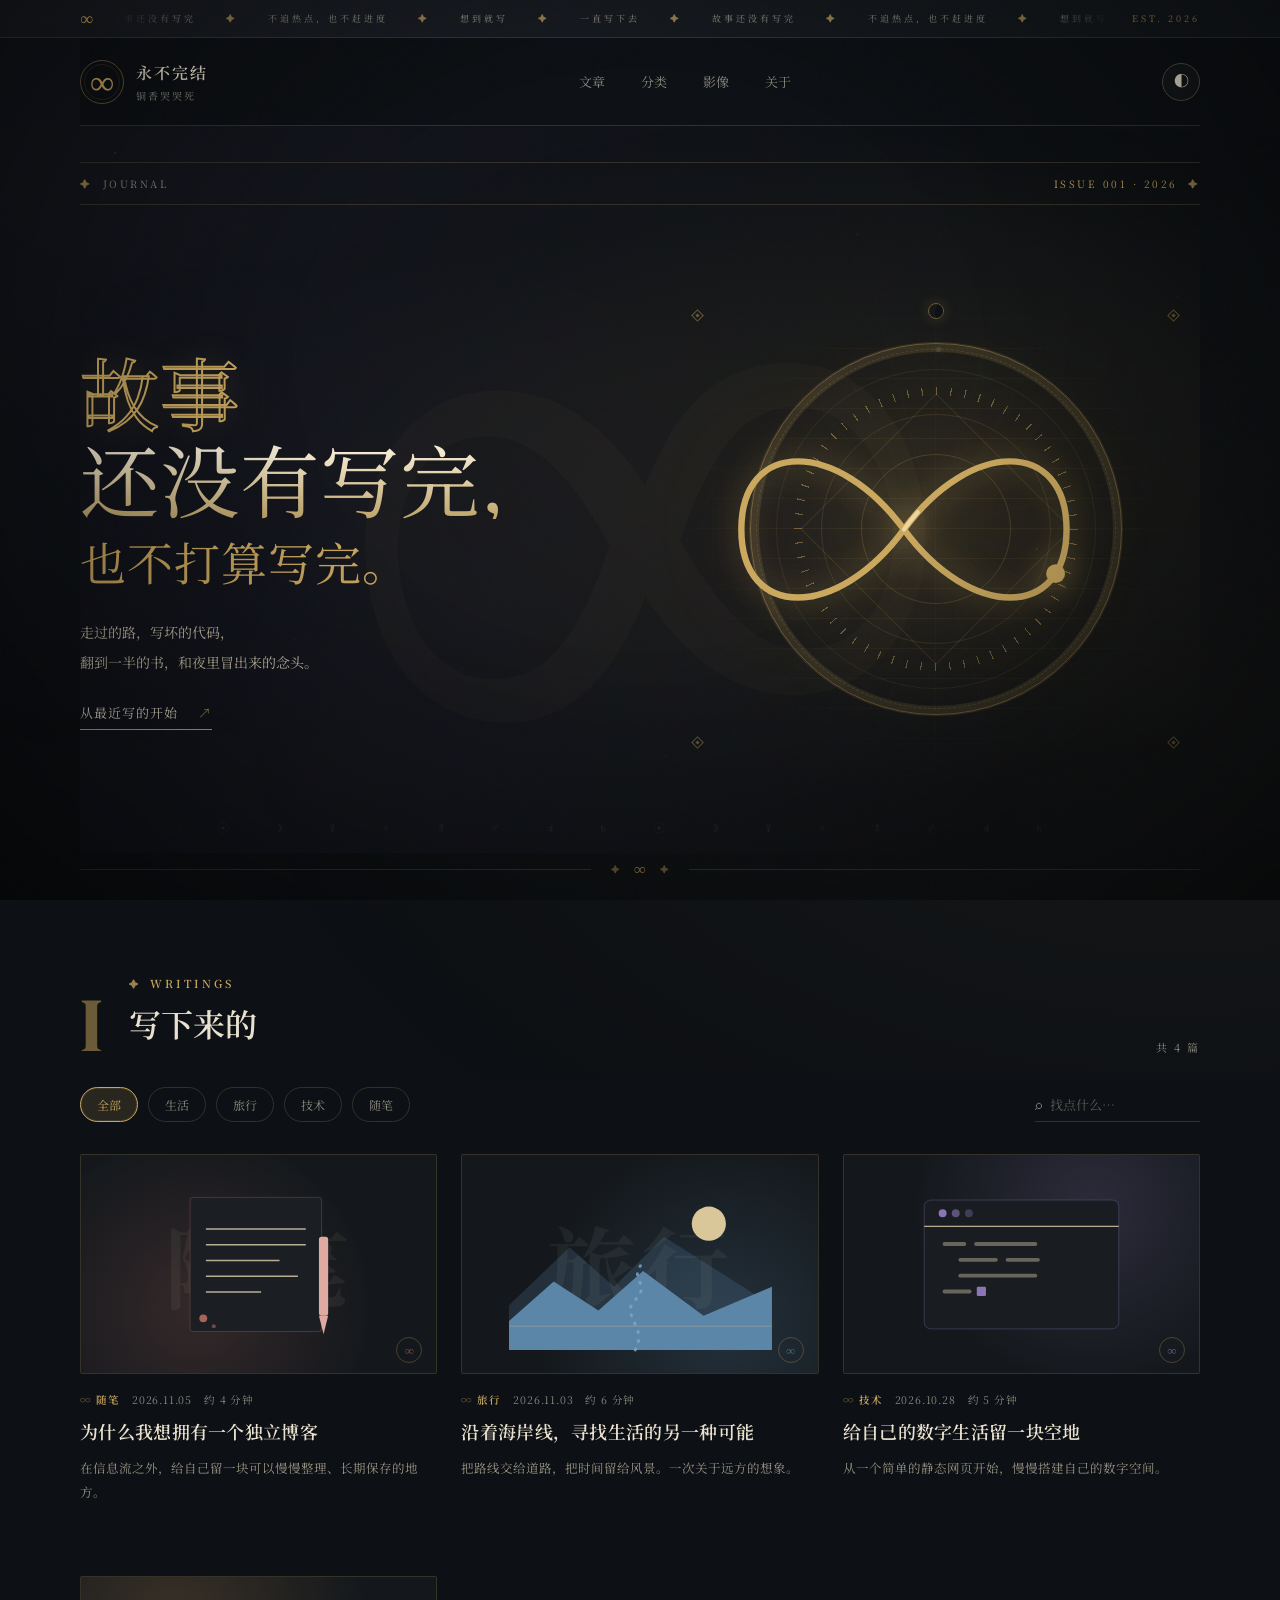
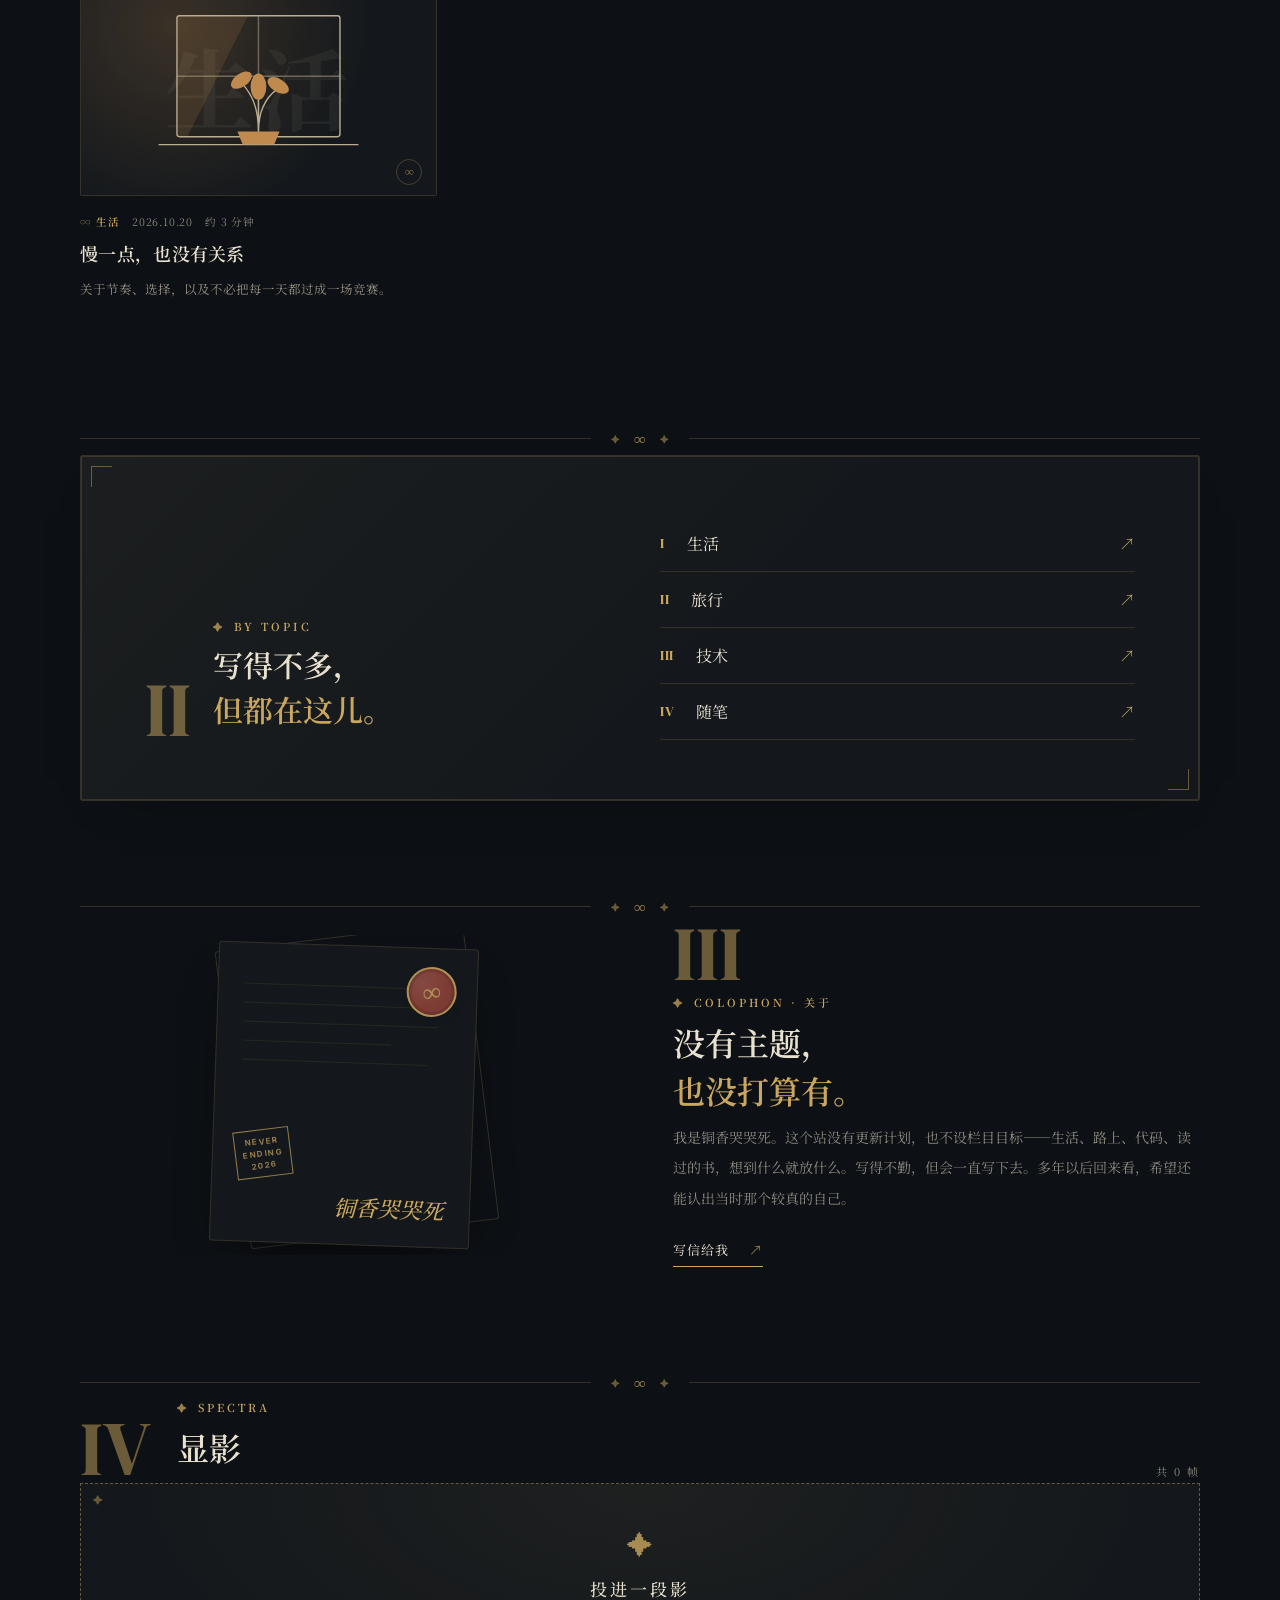
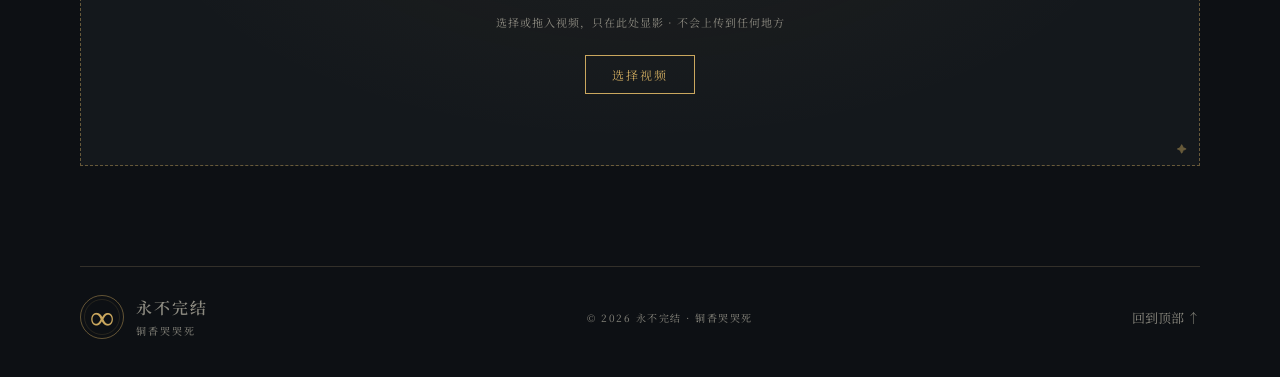
==== commit 00249b3b: "feat: 增加神秘感层次与「IV · 显影」视频区（自主迭代第十三轮） 神秘感: - 全局薄雾层 mistDrift（紫/金双色缓慢漂移） - 首屏底部行星符咒带 ☉☽☿♀♁♂♃♄，极淡缓慢横移 -" ====
--- a/index.html
+++ b/index.html
@@ -103,7 +103,8 @@
   <span class="tb-side">EST. 2026</span>
 </div>
 
-<!-- 纸张颗粒 / 暗角 / 星尘 / 光晕 / 阅读进度 / 生长的墨线 -->
+<!-- 薄雾 / 纸张颗粒 / 暗角 / 星尘 / 光晕 / 阅读进度 / 生长的墨线 -->
+<div class="mists" aria-hidden="true"></div>
 <div class="vignette" aria-hidden="true"></div>
 <div class="grain" aria-hidden="true"></div>
 <div class="stardust" aria-hidden="true"></div>
@@ -123,6 +124,7 @@
   <nav>
     <a href="#latest">文章</a>
     <a href="#categories">分类</a>
+    <a href="#visions">影像</a>
     <a href="#about">关于</a>
   </nav>
 
@@ -185,6 +187,9 @@
 
     <div class="hero-art-orbit"></div>
   </div>
+
+  <!-- 行星符咒带 -->
+  <div class="hero-incantation" aria-hidden="true">☉ ☽ ☿ ♀ ♁ ♂ ♃ ♄ ☉ ☽ ☿ ♀ ♁ ♂ ♃ ♄</div>
 </section>
 
 
@@ -252,6 +257,31 @@
         <a class="text-link" href="mailto:1219093662@qq.com">写信给我 <span>↗</span></a>
       </div>
     </section>
+
+    <div class="divider wrap" aria-hidden="true" data-reveal><span>∞</span></div>
+
+    <section id="visions" class="wrap visions">
+      <div class="section-heading" data-reveal>
+        <span class="sh-num">IV</span>
+        <div class="sh-body">
+          <p class="eyebrow">SPECTRA</p>
+          <h2>显影</h2>
+        </div>
+        <span class="muted" id="visionCount" aria-live="polite">共 0 帧</span>
+      </div>
+
+      <div class="vision-grid" id="visionGrid"></div>
+
+      <!-- 投影片的祭坛：本地预览，不上传服务器 -->
+      <div class="vision-altar" id="visionAltar" data-reveal>
+        <span class="va-sigil" aria-hidden="true">✦</span>
+        <h3>投进一段影</h3>
+        <p class="va-hint">选择或拖入视频，只在此处显影 · 不会上传到任何地方</p>
+        <label class="va-btn" for="visionInput">选择视频</label>
+        <input id="visionInput" type="file" accept="video/*" hidden>
+        <p class="va-status" id="visionStatus" aria-live="polite"></p>
+      </div>
+    </section>
   </main>
 
   <footer class="wrap footer">
@@ -272,6 +302,7 @@
   </dialog>
 
   <script src="assets/posts.js"></script>
+  <script src="assets/videos.js"></script>
   <script src="assets/main.js"></script>
 </body>
 </html>
--- a/assets/style.css
+++ b/assets/style.css
@@ -2513,3 +2513,284 @@
   .hero-masthead span:first-child::before,
   .hero-masthead-right::after { display: none !important; }
 }
+
+/* 点击导航跳转时给固定导航留出空间，避免区块标题被盖住 */
+section[id] { scroll-margin-top: 96px; }
+
+@media (max-width: 700px) {
+  section[id] { scroll-margin-top: 26px; }
+}
+
+/* ============================================
+   神秘感：薄雾 / 行星符咒带 / 月相盈亏
+   ============================================ */
+
+.mists {
+  position: fixed;
+  inset: -20%;
+  z-index: 0;
+  pointer-events: none;
+  background:
+    radial-gradient(ellipse at 18% 28%, rgba(139, 118, 181, .055), transparent 46%),
+    radial-gradient(ellipse at 80% 70%, rgba(202, 167, 94, .045), transparent 48%);
+  animation: mistDrift 36s ease-in-out infinite alternate;
+}
+
+@keyframes mistDrift {
+  0%   { transform: translate(0, 0) scale(1); opacity: .55; }
+  100% { transform: translate(4%, -3%) scale(1.12); opacity: 1; }
+}
+
+.hero-incantation {
+  position: absolute;
+  left: 0;
+  right: 0;
+  bottom: 16px;
+  z-index: 1;
+  overflow: hidden;
+  white-space: nowrap;
+  text-align: center;
+  font: 12px Georgia, "DM Serif Display", serif;
+  letter-spacing: 22px;
+  color: var(--sigil);
+  opacity: .3;
+  pointer-events: none;
+  animation: incantDrift 42s ease-in-out infinite alternate;
+}
+
+@keyframes incantDrift {
+  from { transform: translateX(2.5%); }
+  to   { transform: translateX(-2.5%); }
+}
+
+/* 弦月盈亏：遮罩圆左右游走 + 隐现 */
+.sigil-moon::after {
+  animation: moonPhase 32s linear infinite;
+}
+
+@keyframes moonPhase {
+  0%, 100% { transform: translateX(0); opacity: 1; }
+  25%      { transform: translateX(-16px); opacity: 0; }
+  50%      { transform: translateX(11px); opacity: 1; }
+  75%      { transform: translateX(-16px); opacity: 0; }
+}
+
+/* ============================================
+   IV · 显影（影像区）
+   ============================================ */
+
+.visions { padding-bottom: 100px; }
+
+.vision-grid {
+  display: grid;
+  grid-template-columns: repeat(2, 1fr);
+  gap: 28px;
+  margin: 8px 0 30px;
+}
+
+.vision-grid:empty { display: none; }
+
+.vision-card {
+  position: relative;
+  padding: 12px;
+  border: 1px solid var(--line);
+  background: var(--card);
+}
+
+.vision-card::before,
+.vision-card::after {
+  content: "";
+  position: absolute;
+  width: 14px;
+  height: 14px;
+  border: solid var(--sigil);
+  pointer-events: none;
+}
+
+.vision-card::before { top: 5px; left: 5px; border-width: 1px 0 0 1px; }
+.vision-card::after { right: 5px; bottom: 5px; border-width: 0 1px 1px 0; }
+
+.vision-frame {
+  position: relative;
+  aspect-ratio: 16 / 9;
+  overflow: hidden;
+  background: #07090c;
+  border: 1px solid var(--sigil-soft);
+}
+
+.vision-frame::after {
+  content: "";
+  position: absolute;
+  inset: 0;
+  pointer-events: none;
+  box-shadow: inset 0 0 60px rgba(0, 0, 0, .7);
+}
+
+.vision-frame video {
+  display: block;
+  width: 100%;
+  height: 100%;
+  object-fit: cover;
+}
+
+.vision-placeholder {
+  position: absolute;
+  inset: 0;
+  display: flex;
+  align-items: center;
+  justify-content: center;
+  font: 80px "DM Serif Display", serif;
+  color: var(--sigil);
+  opacity: .35;
+}
+
+.vision-meta { padding: 14px 4px 4px; }
+
+.vision-meta h3 {
+  font: 500 15px/1.6 "Noto Serif SC", serif;
+  letter-spacing: .5px;
+  color: var(--ink);
+}
+
+.vision-meta p {
+  margin-top: 6px;
+  font: 11px/1.7 "Noto Serif SC", serif;
+  letter-spacing: 1px;
+  color: var(--muted);
+}
+
+.vision-card.is-local {
+  border-color: var(--sigil);
+  animation: visionAppear .85s cubic-bezier(.2, .7, .2, 1) both;
+}
+
+@keyframes visionAppear {
+  from { opacity: 0; filter: blur(12px); transform: scale(.98) translateY(10px); }
+  to   { opacity: 1; filter: none; transform: none; }
+}
+
+.vision-remove {
+  position: absolute;
+  top: 18px;
+  right: 18px;
+  z-index: 3;
+  width: 28px;
+  height: 28px;
+  border: 1px solid var(--sigil);
+  border-radius: 50%;
+  background: rgba(13, 16, 20, .7);
+  color: var(--ink);
+  font-size: 16px;
+  line-height: 1;
+  cursor: pointer;
+  transition: border-color .25s, color .25s, transform .25s;
+}
+
+.vision-remove:hover {
+  border-color: var(--accent);
+  color: var(--accent);
+  transform: rotate(90deg);
+}
+
+/* 投影片的祭坛 */
+.vision-altar {
+  position: relative;
+  padding: 46px 24px 40px;
+  text-align: center;
+  border: 1px dashed var(--sigil);
+  background:
+    radial-gradient(ellipse at 50% 0%, rgba(var(--glow-rgb), .055), transparent 65%),
+    var(--card);
+  transition: border-color .3s, box-shadow .3s;
+}
+
+.vision-altar::before,
+.vision-altar::after {
+  content: "✦";
+  position: absolute;
+  color: var(--sigil);
+  font-size: 10px;
+}
+
+.vision-altar::before { top: 10px; left: 12px; }
+.vision-altar::after { bottom: 10px; right: 12px; }
+
+.vision-altar.is-dragging {
+  border-color: var(--accent);
+  box-shadow: inset 0 0 70px rgba(var(--glow-rgb), .12);
+}
+
+.va-sigil {
+  display: block;
+  font-size: 26px;
+  color: var(--accent);
+  opacity: .8;
+  margin-bottom: 14px;
+  animation: sigilPulse 6s ease-in-out infinite;
+}
+
+@keyframes sigilPulse {
+  0%, 100% { opacity: .5; transform: rotate(0) scale(1); }
+  50% { opacity: 1; transform: rotate(45deg) scale(1.1); }
+}
+
+.vision-altar h3 {
+  font: 500 17px/1.6 "Noto Serif SC", serif;
+  letter-spacing: 3px;
+  color: var(--ink);
+}
+
+.va-hint {
+  margin-top: 10px;
+  font: 11px/1.9 "Noto Serif SC", serif;
+  letter-spacing: 1px;
+  color: var(--muted);
+}
+
+.va-btn {
+  display: inline-block;
+  margin-top: 22px;
+  padding: 10px 26px;
+  border: 1px solid var(--accent);
+  color: var(--accent);
+  font: 12px "Noto Serif SC", serif;
+  letter-spacing: 2px;
+  cursor: pointer;
+  transition: background .3s, box-shadow .3s;
+}
+
+.va-btn:hover {
+  background: rgba(var(--glow-rgb), .14);
+  box-shadow: 0 0 24px -10px var(--accent);
+}
+
+.va-status {
+  min-height: 1.4em;
+  margin-top: 16px;
+  font: 11px "Noto Serif SC", serif;
+  letter-spacing: 1px;
+  color: var(--accent);
+}
+
+@media (max-width: 700px) {
+  .site-header nav { gap: 12px; }
+  .hero-incantation { font-size: 9px; letter-spacing: 12px; bottom: 10px; }
+  .visions { padding-bottom: 65px; }
+  .vision-grid { grid-template-columns: 1fr; gap: 20px; }
+  .vision-altar { padding: 34px 18px 30px; }
+  .va-hint { font-size: 10px; }
+}
+
+@media (max-width: 420px) {
+  .site-header nav { gap: 8px; }
+}
+
+@media (prefers-reduced-motion: reduce) {
+  .mists, .hero-incantation, .sigil-moon::after, .va-sigil,
+  .vision-card.is-local { animation: none !important; }
+  .mists { opacity: .5; }
+}
+
+@media print {
+  .mists, .hero-incantation, #visions { display: none !important; }
+}
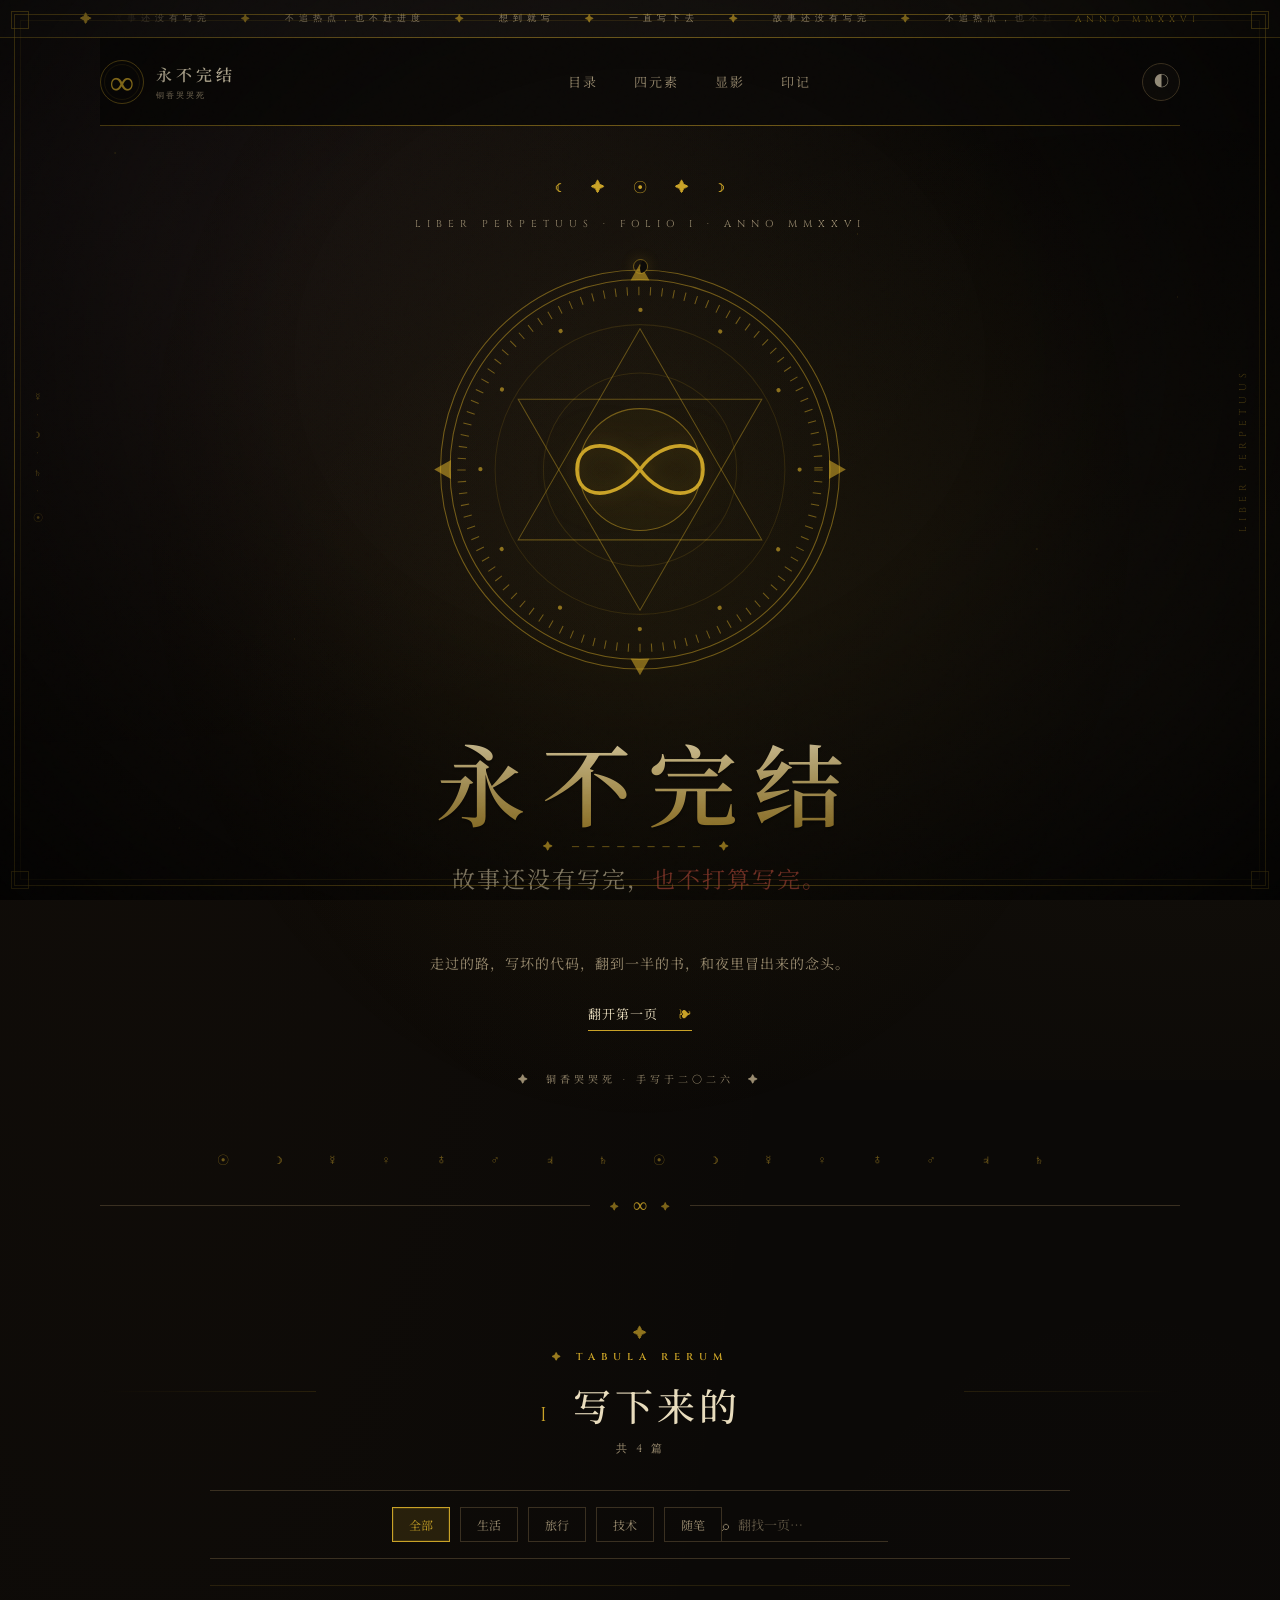
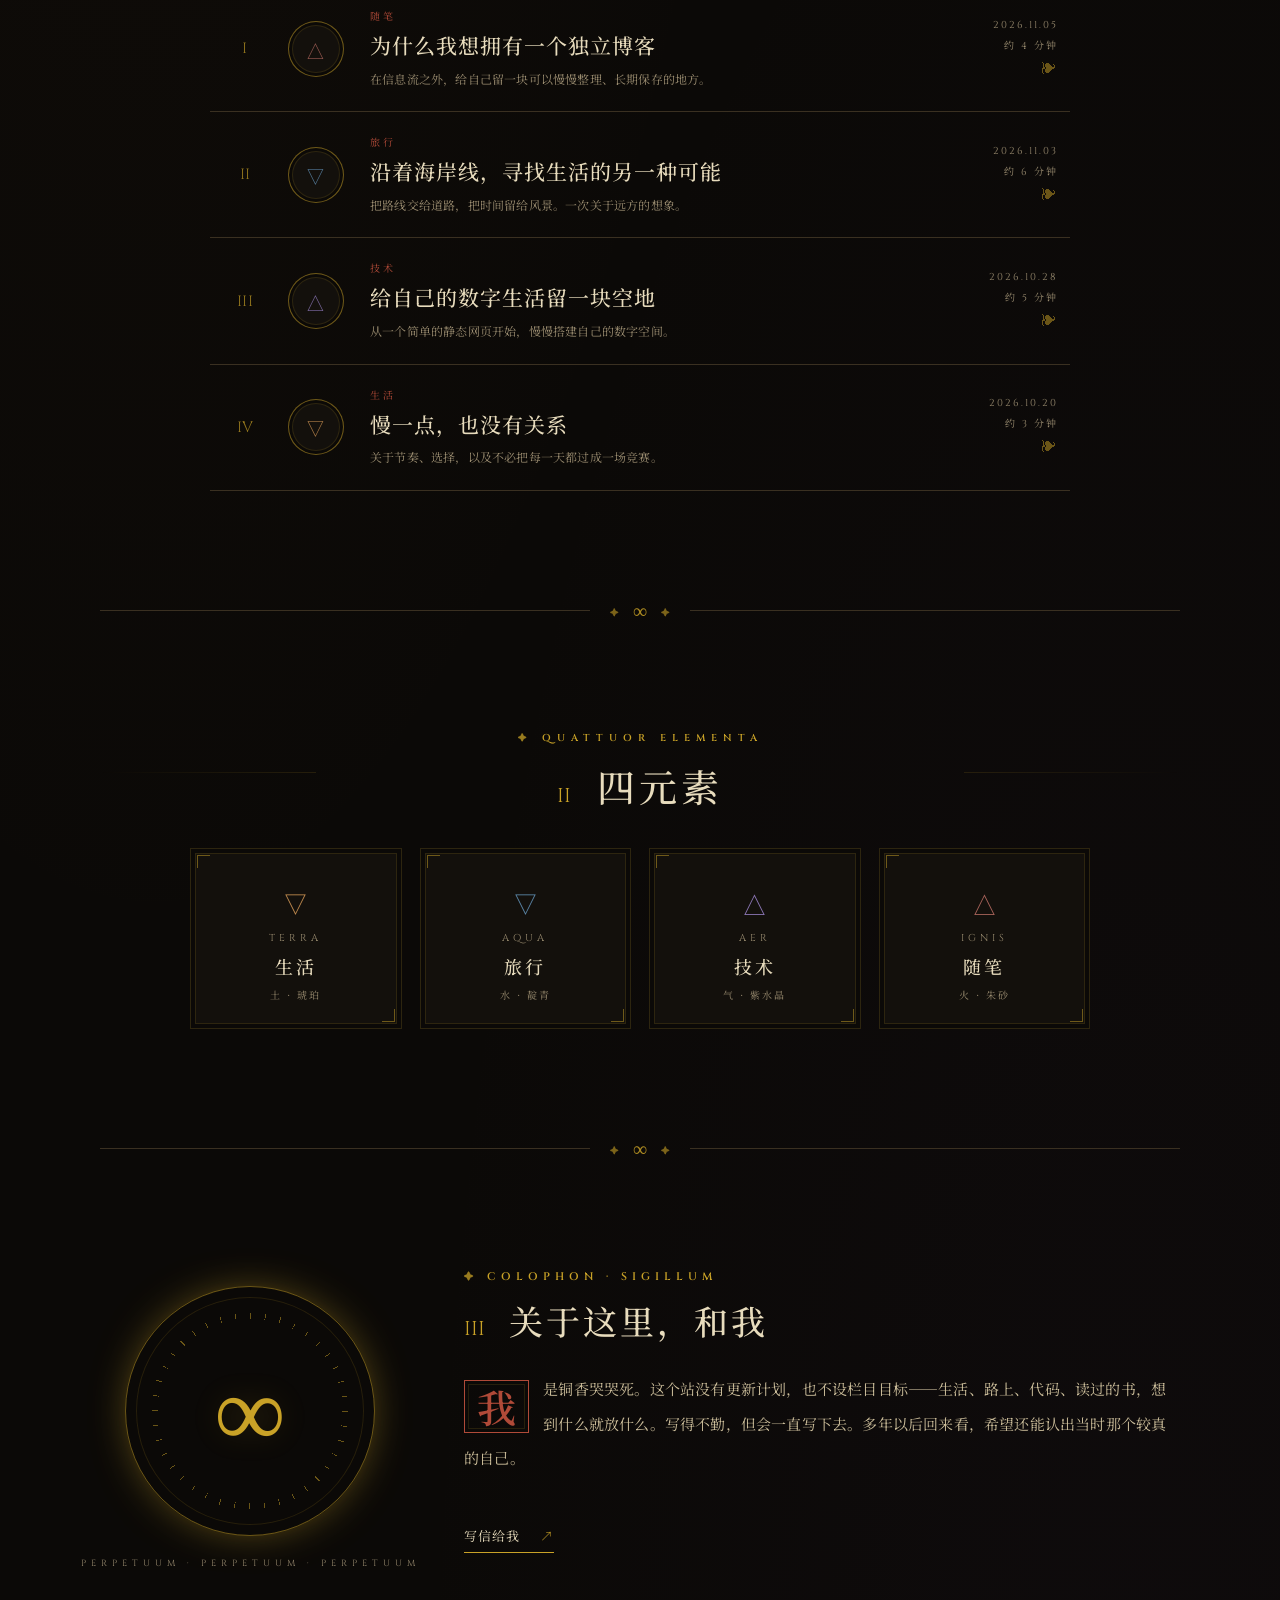
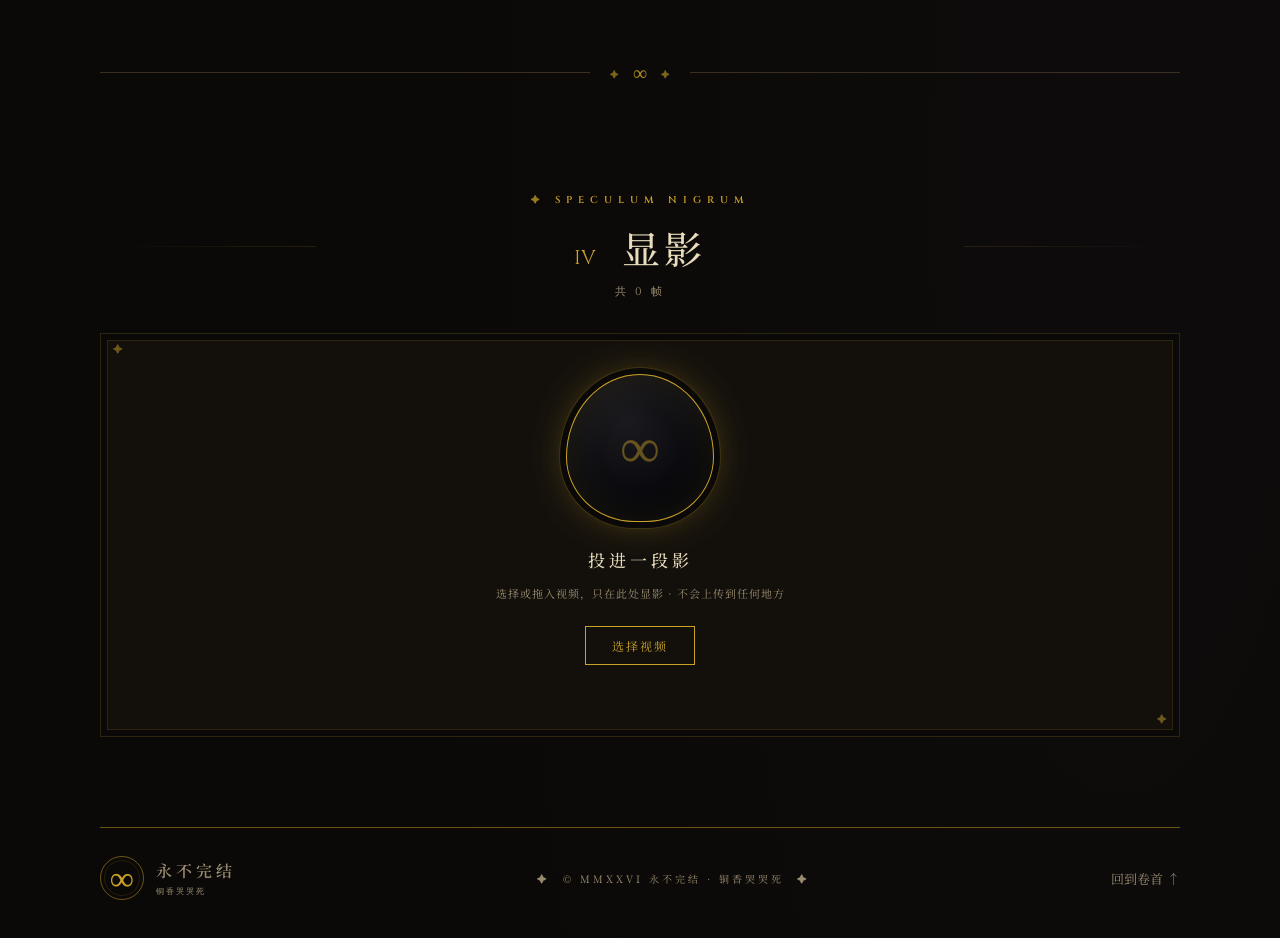
==== commit 1f20bc74: "refactor: 全体重构为可滚动密教手稿卷轴（自主迭代第十四轮） 结构（去除现代杂志卡片网格，改为手稿版式）： - 扉页 FOLIO I：居中对称题头、天体符号、拉丁刊记 LIBER PERPET" ====
--- a/index.html
+++ b/index.html
@@ -5,14 +5,14 @@
   <meta name="viewport" content="width=device-width, initial-scale=1">
 
   <!-- SEO -->
-  <meta name="description" content="永不完结 — 铜香哭哭死的个人站点。写生活、路上的事、代码和翻过的书，不追热点，也不打算写完。">
+  <meta name="description" content="永不完结 — 铜香哭哭死的手稿。写生活、路上的事、代码和翻过的书，不追热点，也不打算写完。">
   <meta name="author" content="铜香哭哭死">
-  <meta name="keywords" content="永不完结,铜香哭哭死,个人博客,生活,旅行,技术,随笔">
+  <meta name="keywords" content="永不完结,铜香哭哭死,个人博客,手稿,生活,旅行,技术,随笔">
   <meta name="robots" content="index, follow">
   <title>永不完结 — 铜香哭哭死</title>
   <link rel="canonical" href="https://TM010909.github.io/">
-  <meta name="theme-color" content="#0d1014" media="(prefers-color-scheme: dark)">
-  <meta name="theme-color" content="#e8dcc3" media="(prefers-color-scheme: light)">
+  <meta name="theme-color" content="#0b0907" media="(prefers-color-scheme: dark)">
+  <meta name="theme-color" content="#e5d4ac" media="(prefers-color-scheme: light)">
 
   <!-- Open Graph -->
   <meta property="og:type" content="website">
@@ -63,15 +63,15 @@
   }
   </script>
 
-  <!-- Favicon -->
-  <link rel="icon" href="data:image/svg+xml,<svg xmlns='http://www.w3.org/2000/svg' viewBox='0 0 100 100'><circle cx='50' cy='50' r='44' fill='none' stroke='%23caa75e' stroke-width='2'/><text y='.9em' font-size='72' fill='%23caa75e' x='14'>∞</text></svg>">
+  <!-- Favicon：封印之中的 ∞ -->
+  <link rel="icon" href="data:image/svg+xml,<svg xmlns='http://www.w3.org/2000/svg' viewBox='0 0 100 100'><circle cx='50' cy='50' r='45' fill='none' stroke='%23c9a227' stroke-width='2'/><circle cx='50' cy='50' r='38' fill='none' stroke='%23c9a227' stroke-width='1' opacity='.5'/><text y='.92em' font-size='68' fill='%23c9a227' x='16'>∞</text></svg>">
 
   <!-- Fonts -->
   <link rel="preconnect" href="https://fonts.googleapis.com">
   <link rel="preconnect" href="https://fonts.gstatic.com" crossorigin>
-  <link href="https://fonts.googleapis.com/css2?family=DM+Serif+Display&family=Noto+Serif+SC:wght@400;500;600;700&family=Inter:wght@400;500;600&display=swap" rel="stylesheet">
-
-  <!-- 在任何绘制之前应用已保存的主题，避免浅色用户刷新时闪一下深色 -->
+  <link href="https://fonts.googleapis.com/css2?family=Cinzel:wght@400;600&family=Cormorant+Garamond:ital,wght@0,400;0,600;1,400&family=DM+Serif+Display&family=Noto+Serif+SC:wght@400;500;600;700&family=Inter:wght@400;500;600&display=swap" rel="stylesheet">
+
+  <!-- 在任何绘制之前应用已保存的主题，避免刷新闪烁 -->
   <script>
     try {
       if (localStorage.getItem("ybwj-theme") === "light") {
@@ -83,11 +83,29 @@
 </head>
 <body id="top">
 
-<a class="skip-link" href="#latest">跳到文章</a>
-
-<!-- 顶部题词横幅：缓慢流动的刊头题词 -->
+<a class="skip-link" href="#latest">跳到正文</a>
+
+<!-- 手稿页框：固定双线边与四角饰 -->
+<div class="codex-frame" aria-hidden="true">
+  <i class="cf-tl"></i><i class="cf-tr"></i><i class="cf-bl"></i><i class="cf-br"></i>
+</div>
+<div class="marginalia" aria-hidden="true">
+  <span class="mg-left">☿ · ☽ · ♄ · ☉</span>
+  <span class="mg-right">LIBER PERPETUUS</span>
+</div>
+
+<!-- 薄雾 / 纸张颗粒 / 暗角 / 星尘 / 光晕 / 进度 / 生长的墨线 -->
+<div class="mists" aria-hidden="true"></div>
+<div class="vignette" aria-hidden="true"></div>
+<div class="grain" aria-hidden="true"></div>
+<div class="stardust" aria-hidden="true"></div>
+<div class="cursor-glow" id="cursorGlow" aria-hidden="true"></div>
+<div class="scroll-progress" id="scrollProgress" aria-hidden="true"></div>
+<div class="ink-thread" id="inkThread" aria-hidden="true"></div>
+
+<!-- 顶部符咒带 -->
 <div class="top-banner" id="topBanner" aria-hidden="true">
-  <span class="tb-mark">∞</span>
+  <span class="tb-mark">✦</span>
   <div class="tb-track">
     <div class="tb-marquee">
       <span>故事还没有写完</span><i>✦</i>
@@ -100,209 +118,198 @@
       <span>一直写下去</span><i>✦</i>
     </div>
   </div>
-  <span class="tb-side">EST. 2026</span>
+  <span class="tb-side">ANNO MMXXVI</span>
 </div>
-
-<!-- 薄雾 / 纸张颗粒 / 暗角 / 星尘 / 光晕 / 阅读进度 / 生长的墨线 -->
-<div class="mists" aria-hidden="true"></div>
-<div class="vignette" aria-hidden="true"></div>
-<div class="grain" aria-hidden="true"></div>
-<div class="stardust" aria-hidden="true"></div>
-<div class="cursor-glow" id="cursorGlow" aria-hidden="true"></div>
-<div class="scroll-progress" id="scrollProgress" aria-hidden="true"></div>
-<div class="ink-thread" id="inkThread" aria-hidden="true"></div>
 
 <header class="site-header wrap">
   <a class="brand" href="#top">
     <span class="brand-mark">∞</span>
-    <span>
-      <b>永不完结</b>
-      <small>铜香哭哭死</small>
-    </span>
+    <span><b>永不完结</b><small>铜香哭哭死</small></span>
   </a>
 
   <nav>
-    <a href="#latest">文章</a>
-    <a href="#categories">分类</a>
-    <a href="#visions">影像</a>
-    <a href="#about">关于</a>
+    <a href="#latest">目录</a>
+    <a href="#categories">四元素</a>
+    <a href="#visions">显影</a>
+    <a href="#about">印记</a>
   </nav>
 
   <button id="themeToggle" class="icon-btn" aria-label="切换日间模式">◐</button>
 </header>
 
-
-  <main>
-
-<section class="hero wrap">
-  <div class="hero-watermark" aria-hidden="true">∞</div>
-
-  <div class="hero-masthead">
-    <span>JOURNAL</span>
-    <span class="hero-masthead-right">ISSUE 001 · 2026</span>
-  </div>
-
-  <div class="hero-copy">
-    <h1>
-      <span class="hl">故事</span>
-      <span class="hl">还没有写完，</span>
-      <em class="hl-sub">也不打算写完。</em>
-    </h1>
-
-    <p class="hero-desc">
-      走过的路，写坏的代码，<br>
-      翻到一半的书，和夜里冒出来的念头。
-    </p>
-
-    <a class="text-link" href="#latest">
-      从最近写的开始 <span>↗</span>
+<main>
+
+<!-- ══════════ 扉页 TITLE PAGE ══════════ -->
+<section class="hero wrap folio-title" id="frontispiece">
+  <div class="folio-astres" aria-hidden="true">
+    <span>☾</span><span>✦</span><span>☉</span><span>✦</span><span>☽</span>
+  </div>
+
+  <p class="folio-kicker">LIBER PERPETUUS · FOLIO I · ANNO MMXXVI</p>
+
+  <!-- 中央大图式：刻度天球 + 六芒星 + 中心 ∞ -->
+  <div class="grand-sigil" aria-hidden="true">
+    <svg class="gs-svg" viewBox="0 0 400 400">
+      <circle class="gs-outer" cx="200" cy="200" r="190"/>
+      <circle class="gs-outer" cx="200" cy="200" r="181"/>
+      <circle class="gs-ticks" cx="200" cy="200" r="170"/>
+      <circle class="gs-dots" cx="200" cy="200" r="152"/>
+      <circle class="gs-ring" cx="200" cy="200" r="138"/>
+      <g class="gs-hexagram">
+        <polygon points="200,66 316,267 84,267"/>
+        <polygon points="200,334 84,133 316,133"/>
+      </g>
+      <circle class="gs-ring" cx="200" cy="200" r="92"/>
+      <circle class="gs-core" cx="200" cy="200" r="58"/>
+      <path class="gs-inf"
+            d="M200 200 C222 170 260 170 260 200 C260 230 222 230 200 200 C178 170 140 170 140 200 C140 230 178 230 200 200 Z"/>
+      <g class="gs-cardines">
+        <path d="M200 4 L209 20 L191 20 Z"/>
+        <path d="M200 396 L209 380 L191 380 Z"/>
+        <path d="M4 200 L20 191 L20 209 Z"/>
+        <path d="M396 200 L380 191 L380 209 Z"/>
+      </g>
+    </svg>
+    <span class="gs-moon"></span>
+  </div>
+
+  <h1 class="hero-title">
+    <span class="ht-main">永不完结</span>
+    <span class="ht-rule" aria-hidden="true">✦ ───────── ✦</span>
+    <span class="ht-sub">故事还没有写完，<em>也不打算写完。</em></span>
+  </h1>
+
+  <p class="hero-desc">走过的路，写坏的代码，翻到一半的书，和夜里冒出来的念头。</p>
+
+  <a class="text-link" href="#latest">翻开第一页 <span>❧</span></a>
+
+  <p class="folio-colophon">✦　铜香哭哭死 · 手写于二〇二六　✦</p>
+  <div class="hero-incantation" aria-hidden="true">☉ ☽ ☿ ♀ ♁ ♂ ♃ ♄ ☉ ☽ ☿ ♀ ♁ ♂ ♃ ♄</div>
+</section>
+
+<div class="divider wrap" aria-hidden="true" data-reveal><span>∞</span></div>
+
+<!-- ══════════ I · 目录 TABULA ══════════ -->
+<section id="latest" class="wrap section codex-section">
+  <header class="codex-heading" data-reveal>
+    <span class="ch-orn" aria-hidden="true">✦</span>
+    <p class="eyebrow">TABULA RERUM</p>
+    <h2><span class="ch-num">I</span> 写下来的</h2>
+    <span class="muted" id="postCount" aria-live="polite">共 4 篇</span>
+  </header>
+
+  <div class="toolbar" data-reveal>
+    <div id="filters" class="filters"></div>
+    <label class="search">
+      <span>⌕</span>
+      <input id="searchInput" type="search" placeholder="翻找一页…" aria-label="搜索文章">
+      <button class="search-clear" id="searchClear" type="button" aria-label="清除搜索" hidden>×</button>
+    </label>
+  </div>
+
+  <div id="postGrid" class="codex-index"></div>
+  <p id="emptyState" class="empty hidden">没找到。换个词，或者看看别的分类。</p>
+</section>
+
+<div class="divider wrap" aria-hidden="true" data-reveal><span>∞</span></div>
+
+<!-- ══════════ II · 四元素 QUATTUOR ELEMENTA ══════════ -->
+<section id="categories" class="wrap section codex-section" data-reveal>
+  <header class="codex-heading">
+    <p class="eyebrow">QUATTUOR ELEMENTA</p>
+    <h2><span class="ch-num">II</span> 四元素</h2>
+  </header>
+
+  <div class="element-grid">
+    <a href="#latest" data-category-link="生活" class="element-card el-life">
+      <span class="el-glyph" aria-hidden="true">▽</span>
+      <span class="el-latin">TERRA</span>
+      <b>生活</b>
+      <small>土 · 琥珀</small>
     </a>
-  </div>
-
-  <!-- 密教符印：放射光、刻度环、月相、四角星芒，中心是正在写的 ∞ -->
-  <div class="hero-art" aria-hidden="true">
-    <div class="hero-glow"></div>
-    <div class="sigil-rays"></div>
-    <div class="notebook-lines"></div>
-    <div class="hero-art-ring ring-1"></div>
-    <div class="hero-art-ring ring-2"></div>
-    <div class="hero-art-ring ring-3"></div>
-    <div class="sigil-seal"></div>
-    <div class="sigil-moon"></div>
-    <div class="sigil-corners"><i></i><i></i><i></i><i></i></div>
-
-    <svg class="ink-path" viewBox="0 0 280 120">
-      <path class="ink-trail-soft"
-            d="M140 60 C175 12 226 12 226 60 C226 108 175 108 140 60 C105 12 54 12 54 60 C54 108 105 108 140 60 Z" />
-      <path id="inkStroke" class="ink-trail" pathLength="1000"
-            d="M140 60 C175 12 226 12 226 60 C226 108 175 108 140 60 C105 12 54 12 54 60 C54 108 105 108 140 60 Z" />
-      <path class="ink-flow" pathLength="1000"
-            d="M140 60 C175 12 226 12 226 60 C226 108 175 108 140 60 C105 12 54 12 54 60 C54 108 105 108 140 60 Z" />
-      <circle class="ink-tip" r="5">
-        <animateMotion dur="6s" repeatCount="indefinite">
-          <mpath href="#inkStroke" />
-        </animateMotion>
-      </circle>
-    </svg>
-
-    <div class="hero-art-orbit"></div>
-  </div>
-
-  <!-- 行星符咒带 -->
-  <div class="hero-incantation" aria-hidden="true">☉ ☽ ☿ ♀ ♁ ♂ ♃ ♄ ☉ ☽ ☿ ♀ ♁ ♂ ♃ ♄</div>
-</section>
-
-
-    <div class="divider wrap" aria-hidden="true" data-reveal><span>∞</span></div>
-
-    <section id="latest" class="wrap section">
-      <div class="section-heading" data-reveal>
-        <span class="sh-num">I</span>
-        <div class="sh-body">
-          <p class="eyebrow">WRITINGS</p>
-          <h2>写下来的</h2>
-        </div>
-        <span class="muted" id="postCount" aria-live="polite">共 4 篇</span>
-      </div>
-      <div class="toolbar" data-reveal>
-        <div id="filters" class="filters"></div>
-        <label class="search">
-          <span>⌕</span>
-          <input id="searchInput" type="search" placeholder="找点什么…" aria-label="搜索文章">
-          <button class="search-clear" id="searchClear" type="button" aria-label="清除搜索" hidden>×</button>
-        </label>
-      </div>
-      <div id="postGrid" class="post-grid"></div>
-      <p id="emptyState" class="empty hidden">没找到。换个词，或者看看别的分类。</p>
-    </section>
-
-    <div class="divider wrap" aria-hidden="true" data-reveal><span>∞</span></div>
-
-    <section id="categories" class="wrap category-feature" data-reveal>
-      <div class="cf-head">
-        <span class="sh-num">II</span>
-        <div>
-          <p class="eyebrow">BY TOPIC</p>
-          <h2>写得不多，<br><em>但都在这儿。</em></h2>
-        </div>
-      </div>
-      <div class="category-list">
-        <a href="#latest" data-category-link="生活"><span>I</span>生活 <b>↗</b></a>
-        <a href="#latest" data-category-link="旅行"><span>II</span>旅行 <b>↗</b></a>
-        <a href="#latest" data-category-link="技术"><span>III</span>技术 <b>↗</b></a>
-        <a href="#latest" data-category-link="随笔"><span>IV</span>随笔 <b>↗</b></a>
-      </div>
-    </section>
-
-    <div class="divider wrap" aria-hidden="true" data-reveal><span>∞</span></div>
-
-    <section id="about" class="wrap about">
-      <!-- 一封还没写完的信 -->
-      <div class="about-art" aria-hidden="true" data-reveal>
-        <div class="letter-sheet letter-sheet-back"></div>
-        <div class="letter-sheet letter-sheet-front">
-          <div class="letter-stamp">∞</div>
-          <div class="letter-lines">
-            <i></i><i></i><i></i><i></i><i></i>
-          </div>
-          <div class="letter-postmark">NEVER<br>ENDING<br>2026</div>
-          <div class="letter-sign">铜香哭哭死</div>
-        </div>
-      </div>
-      <div data-reveal>
-        <span class="sh-num sh-num-inline">III</span>
-        <p class="eyebrow">COLOPHON · 关于</p>
-        <h2>没有主题，<br><em>也没打算有。</em></h2>
-        <p>我是铜香哭哭死。这个站没有更新计划，也不设栏目目标——生活、路上、代码、读过的书，想到什么就放什么。写得不勤，但会一直写下去。多年以后回来看，希望还能认出当时那个较真的自己。</p>
-        <a class="text-link" href="mailto:1219093662@qq.com">写信给我 <span>↗</span></a>
-      </div>
-    </section>
-
-    <div class="divider wrap" aria-hidden="true" data-reveal><span>∞</span></div>
-
-    <section id="visions" class="wrap visions">
-      <div class="section-heading" data-reveal>
-        <span class="sh-num">IV</span>
-        <div class="sh-body">
-          <p class="eyebrow">SPECTRA</p>
-          <h2>显影</h2>
-        </div>
-        <span class="muted" id="visionCount" aria-live="polite">共 0 帧</span>
-      </div>
-
-      <div class="vision-grid" id="visionGrid"></div>
-
-      <!-- 投影片的祭坛：本地预览，不上传服务器 -->
-      <div class="vision-altar" id="visionAltar" data-reveal>
-        <span class="va-sigil" aria-hidden="true">✦</span>
-        <h3>投进一段影</h3>
-        <p class="va-hint">选择或拖入视频，只在此处显影 · 不会上传到任何地方</p>
-        <label class="va-btn" for="visionInput">选择视频</label>
-        <input id="visionInput" type="file" accept="video/*" hidden>
-        <p class="va-status" id="visionStatus" aria-live="polite"></p>
-      </div>
-    </section>
-  </main>
-
-  <footer class="wrap footer">
-    <a class="brand" href="#top">
-      <span class="brand-mark">∞</span>
-      <span><b>永不完结</b><small>铜香哭哭死</small></span>
+    <a href="#latest" data-category-link="旅行" class="element-card el-travel">
+      <span class="el-glyph" aria-hidden="true">▽</span>
+      <span class="el-latin">AQUA</span>
+      <b>旅行</b>
+      <small>水 · 靛青</small>
     </a>
-    <span>© 2026 永不完结 · 铜香哭哭死</span>
-    <a href="#top">回到顶部 ↑</a>
-  </footer>
-
-  <button class="to-top" id="toTop" aria-label="回到顶部">↑</button>
-
-  <dialog id="articleDialog" class="article-dialog" aria-label="文章阅读">
-    <div class="article-read-progress" id="articleReadProgress" aria-hidden="true"></div>
-    <button class="dialog-close" id="closeDialog" aria-label="关闭">×</button>
-    <div id="articleContent"></div>
-  </dialog>
-
-  <script src="assets/posts.js"></script>
-  <script src="assets/videos.js"></script>
-  <script src="assets/main.js"></script>
+    <a href="#latest" data-category-link="技术" class="element-card el-tech">
+      <span class="el-glyph" aria-hidden="true">△</span>
+      <span class="el-latin">AER</span>
+      <b>技术</b>
+      <small>气 · 紫水晶</small>
+    </a>
+    <a href="#latest" data-category-link="随笔" class="element-card el-note">
+      <span class="el-glyph" aria-hidden="true">△</span>
+      <span class="el-latin">IGNIS</span>
+      <b>随笔</b>
+      <small>火 · 朱砂</small>
+    </a>
+  </div>
+</section>
+
+<div class="divider wrap" aria-hidden="true" data-reveal><span>∞</span></div>
+
+<!-- ══════════ III · 印记 COLOPHON ══════════ -->
+<section id="about" class="wrap section codex-section about-leaf">
+  <div class="about-seal" aria-hidden="true">
+    <span class="as-ring"></span>
+    <span class="as-mark">∞</span>
+    <span class="as-word">PERPETUUM · PERPETUUM · PERPETUUM</span>
+  </div>
+
+  <div class="about-text" data-reveal>
+    <p class="eyebrow">COLOPHON · SIGILLUM</p>
+    <h2><span class="ch-num">III</span> 关于这里，和我</h2>
+    <p class="about-body">我是铜香哭哭死。这个站没有更新计划，也不设栏目目标——生活、路上、代码、读过的书，想到什么就放什么。写得不勤，但会一直写下去。多年以后回来看，希望还能认出当时那个较真的自己。</p>
+    <a class="text-link" href="mailto:1219093662@qq.com">写信给我 <span>↗</span></a>
+  </div>
+</section>
+
+<div class="divider wrap" aria-hidden="true" data-reveal><span>∞</span></div>
+
+<!-- ══════════ IV · 黑镜 SPECULUM ══════════ -->
+<section id="visions" class="wrap section codex-section">
+  <header class="codex-heading" data-reveal>
+    <p class="eyebrow">SPECULUM NIGRUM</p>
+    <h2><span class="ch-num">IV</span> 显影</h2>
+    <span class="muted" id="visionCount" aria-live="polite">共 0 帧</span>
+  </header>
+
+  <div class="vision-grid" id="visionGrid"></div>
+
+  <div class="vision-altar" id="visionAltar" data-reveal>
+    <div class="mirror" aria-hidden="true"><span>∞</span></div>
+    <h3>投进一段影</h3>
+    <p class="va-hint">选择或拖入视频，只在此处显影 · 不会上传到任何地方</p>
+    <label class="va-btn" for="visionInput">选择视频</label>
+    <input id="visionInput" type="file" accept="video/*" hidden>
+    <p class="va-status" id="visionStatus" aria-live="polite"></p>
+  </div>
+</section>
+</main>
+
+<footer class="wrap footer">
+  <a class="brand" href="#top">
+    <span class="brand-mark">∞</span>
+    <span><b>永不完结</b><small>铜香哭哭死</small></span>
+  </a>
+  <span>✦　© MMXXVI 永不完结 · 铜香哭哭死　✦</span>
+  <a href="#top">回到卷首 ↑</a>
+</footer>
+
+<button class="to-top" id="toTop" aria-label="回到顶部">↑</button>
+
+<dialog id="articleDialog" class="article-dialog" aria-label="文章阅读">
+  <div class="dialog-orn" aria-hidden="true">✦ ───── ∞ ───── ✦</div>
+  <div class="article-read-progress" id="articleReadProgress" aria-hidden="true"></div>
+  <button class="dialog-close" id="closeDialog" aria-label="关闭">×</button>
+  <div id="articleContent"></div>
+  <div class="dialog-orn" aria-hidden="true">✦ ───── ∞ ───── ✦</div>
+</dialog>
+
+<script src="assets/posts.js"></script>
+<script src="assets/videos.js"></script>
+<script src="assets/main.js"></script>
 </body>
 </html>
--- a/assets/style.css
+++ b/assets/style.css
@@ -2794,3 +2794,786 @@
 @media print {
   .mists, .hero-incantation, #visions { display: none !important; }
 }
+
+/* ============================================================
+   CODEX REFACTOR · 全体重构
+   从「现代杂志」改为「密教手稿」：居中扉页 / 目录式索引 /
+   四元素方阵 / 印记页 / 黑镜。本层位于样式表末尾统一覆盖旧版式。
+   ============================================================ */
+
+/* ---------- 色板：深褐墨 · 旧金 · 朱砂 rubrication ---------- */
+:root {
+  --paper: #0b0907;
+  --ink: #e8dcbd;
+  --ink-soft: #cbbd9a;
+  --muted: #9a8c70;
+  --line: #3a3021;
+  --control-line: #5a4a30;
+  --accent: #c9a227;
+  --accent-2: #7b5aa6;
+  --card: #13100c;
+  --shadow: rgba(0, 0, 0, .7);
+  --rubric: #b04a38;
+  --sigil: rgba(201, 162, 39, .5);
+  --sigil-soft: rgba(201, 162, 39, .14);
+  --hairline: rgba(201, 162, 39, .2);
+  --glow-rgb: 201, 162, 39;
+  --accent-soft: rgba(201, 162, 39, .2);
+  --selection: rgba(201, 162, 39, .28);
+  --rule: rgba(201, 162, 39, .1);
+  --vignette: rgba(0, 0, 0, .78);
+  --rays: rgba(201, 162, 39, .04);
+  --seal: #8f3b2e;
+  --title-grad-from: #f6e7bb;
+  --title-grad-to: #c0982f;
+  --ink-flow: #f3d98a;
+  --watermark-opacity: .03;
+  --sheen: rgba(246, 226, 174, .1);
+  --hero-wash: radial-gradient(ellipse at 50% 36%, rgba(201, 162, 39, .07), transparent 66%);
+}
+
+:root.light {
+  --paper: #e5d4ac;
+  --ink: #2c2114;
+  --ink-soft: #4d3d28;
+  --muted: #7a6a4c;
+  --line: #b8a37c;
+  --control-line: #9c875e;
+  --accent: #8a6516;
+  --accent-2: #5b3f7a;
+  --card: #d8c49a;
+  --shadow: rgba(70, 50, 20, .2);
+  --rubric: #94392c;
+  --sigil: rgba(138, 101, 22, .55);
+  --sigil-soft: rgba(138, 101, 22, .13);
+  --hairline: rgba(138, 101, 22, .26);
+  --glow-rgb: 138, 101, 22;
+  --accent-soft: rgba(138, 101, 22, .22);
+  --selection: rgba(138, 101, 22, .22);
+  --rule: rgba(120, 95, 40, .16);
+  --vignette: rgba(90, 65, 25, .2);
+  --rays: rgba(138, 101, 22, .03);
+  --title-grad-from: #2c2114;
+  --title-grad-to: #6b4c14;
+  --ink-flow: #6b4c14;
+  --watermark-opacity: .022;
+  --sheen: rgba(120, 90, 55, .08);
+  --hero-wash: radial-gradient(ellipse at 50% 36%, rgba(255, 248, 225, .42), transparent 70%);
+}
+
+/* ---------- 全局排印：全衬线 + 羊皮纸底 ---------- */
+body {
+  font-family: "Cormorant Garamond", "Noto Serif SC", "Songti SC", serif;
+  background-color: var(--paper);
+  background-image:
+    radial-gradient(ellipse at 12% 8%, rgba(139, 90, 40, .05), transparent 42%),
+    radial-gradient(ellipse at 88% 82%, rgba(80, 50, 110, .05), transparent 45%);
+  letter-spacing: .2px;
+}
+
+.wrap { width: min(1080px, calc(100% - 72px)); }
+.eyebrow, .muted, .top-banner, .tb-side, .post-meta, .article-end-mark {
+  font-variant-numeric: tabular-nums lining-nums;
+}
+
+/* 固定的手稿页框：双线 + 四角饰 */
+.codex-frame {
+  position: fixed;
+  inset: 14px;
+  z-index: 9994;
+  pointer-events: none;
+  border: 1px solid var(--sigil);
+}
+
+.codex-frame::before {
+  content: "";
+  position: absolute;
+  inset: 5px;
+  border: 1px solid var(--sigil-soft);
+}
+
+.codex-frame i {
+  position: absolute;
+  width: 18px;
+  height: 18px;
+  border: 1px solid var(--accent);
+  opacity: .55;
+}
+
+.cf-tl { top: -4px; left: -4px; border-width: 1px 0 0 1px; }
+.cf-tr { top: -4px; right: -4px; border-width: 1px 1px 0 0; }
+.cf-bl { bottom: -4px; left: -4px; border-width: 0 0 1px 1px; }
+.cf-br { bottom: -4px; right: -4px; border-width: 0 1px 1px 0; }
+
+/* 页边竖排旁注 */
+.marginalia {
+  position: fixed;
+  inset: 0;
+  z-index: 2;
+  pointer-events: none;
+  font: 10px "Cinzel", serif;
+  letter-spacing: 5px;
+  color: var(--sigil);
+}
+
+.marginalia span {
+  position: absolute;
+  top: 50%;
+  writing-mode: vertical-rl;
+}
+
+.mg-left { left: 30px; transform: translateY(-50%); }
+.mg-right { right: 30px; transform: translateY(-50%) rotate(180deg); }
+
+/* ---------- 顶栏 ---------- */
+.top-banner {
+  font-family: "Cinzel", serif;
+  letter-spacing: 5px;
+  border-bottom-color: var(--sigil);
+}
+
+.tb-mark { font-size: 12px; animation: none; }
+
+.site-header {
+  border-bottom: 1px solid var(--sigil);
+  font-family: "Cinzel", "Noto Serif SC", serif;
+}
+
+.brand b { letter-spacing: 4px; }
+.brand small { font: 8px "Cinzel", serif; letter-spacing: 2px; }
+.site-header nav a { font-family: "Noto Serif SC", serif; letter-spacing: 2px; }
+
+/* ---------- 扉页 ---------- */
+.hero.folio-title {
+  display: flex;
+  flex-direction: column;
+  align-items: center;
+  text-align: center;
+  min-height: 0;
+  padding: 52px 0 88px;
+  gap: 0;
+  overflow: visible;
+  background: var(--hero-wash);
+}
+
+.folio-title > * {
+  animation: folioIn 1s cubic-bezier(.2, .7, .2, 1) both;
+}
+.folio-title > *:nth-child(1) { animation-delay: .08s; }
+.folio-title > *:nth-child(2) { animation-delay: .16s; }
+.folio-title > *:nth-child(3) { animation-delay: .24s; }
+.folio-title > *:nth-child(4) { animation-delay: .38s; }
+.folio-title > *:nth-child(5) { animation-delay: .48s; }
+.folio-title > *:nth-child(6) { animation-delay: .56s; }
+.folio-title > *:nth-child(7) { animation-delay: .64s; }
+.folio-title > *:nth-child(8) { animation-delay: .72s; }
+
+@keyframes folioIn {
+  from { opacity: 0; transform: translateY(18px); }
+  to   { opacity: 1; transform: none; }
+}
+
+.folio-astres {
+  display: flex;
+  gap: 28px;
+  margin-bottom: 20px;
+  font: 14px "Cinzel", serif;
+  color: var(--accent);
+  opacity: .75;
+}
+
+.folio-kicker {
+  font: 10px "Cinzel", serif;
+  letter-spacing: 6px;
+  color: var(--muted);
+  margin-bottom: 26px;
+}
+
+/* 中央大图式 */
+.grand-sigil {
+  position: relative;
+  width: min(420px, 76vw);
+  aspect-ratio: 1;
+  margin: 0 auto 24px;
+}
+
+.gs-svg { width: 100%; height: 100%; overflow: visible; }
+.gs-outer, .gs-ring { fill: none; stroke: var(--sigil); stroke-width: 1; }
+.gs-ring { stroke: var(--sigil-soft); }
+
+.gs-ticks {
+  fill: none;
+  stroke: var(--accent);
+  stroke-width: 8;
+  stroke-dasharray: 1 10.1;
+  opacity: .5;
+  transform-box: view-box;
+  transform-origin: center;
+  animation: gsSpin 180s linear infinite;
+}
+
+.gs-dots {
+  fill: none;
+  stroke: var(--accent);
+  stroke-width: 4;
+  stroke-linecap: round;
+  stroke-dasharray: .1 79.5;
+  opacity: .65;
+  transform-box: view-box;
+  transform-origin: center;
+  animation: gsSpin 90s linear infinite reverse;
+}
+
+.gs-hexagram polygon {
+  fill: none;
+  stroke: var(--accent);
+  stroke-width: 1;
+  opacity: .42;
+}
+
+.gs-hexagram {
+  transform-box: view-box;
+  transform-origin: center;
+  animation: gsSpinReverse 120s linear infinite;
+}
+
+.gs-core { fill: rgba(201, 162, 39, .045); stroke: var(--sigil); stroke-width: 1; }
+
+.gs-inf {
+  fill: none;
+  stroke: var(--accent);
+  stroke-width: 3.4;
+  stroke-linecap: round;
+  filter: drop-shadow(0 0 8px var(--accent-soft)) drop-shadow(0 0 22px var(--accent-soft));
+  animation: infBreathe 7s ease-in-out infinite;
+}
+
+.gs-cardines path { fill: var(--accent); opacity: .6; }
+
+.gs-moon {
+  position: absolute;
+  top: 2px;
+  left: 50%;
+  width: 15px;
+  height: 15px;
+  margin-left: -7px;
+  border: 1px solid var(--sigil);
+  border-radius: 50%;
+  overflow: hidden;
+  box-shadow: 0 0 14px var(--accent-soft);
+}
+
+.gs-moon::after {
+  content: "";
+  position: absolute;
+  top: -2px;
+  left: 6px;
+  width: 16px;
+  height: 20px;
+  border-radius: 50%;
+  background: var(--paper);
+  animation: moonPhase 32s linear infinite;
+}
+
+@keyframes gsSpin { to { transform: rotate(360deg); } }
+@keyframes gsSpinReverse { to { transform: rotate(-360deg); } }
+@keyframes infBreathe {
+  0%, 100% { opacity: .82; }
+  50% { opacity: 1; }
+}
+
+/* 扉页标题：烫金 */
+.hero-title {
+  display: flex;
+  flex-direction: column;
+  align-items: center;
+  gap: 12px;
+  margin: 0;
+}
+
+.ht-main {
+  font: 600 clamp(46px, 7vw, 92px)/1.2 "Noto Serif SC", serif;
+  letter-spacing: .18em;
+  padding-left: .18em;
+  background: linear-gradient(180deg, var(--title-grad-from), var(--title-grad-to));
+  -webkit-background-clip: text;
+  background-clip: text;
+  color: transparent;
+  filter: drop-shadow(0 2px 1px rgba(0, 0, 0, .35));
+}
+
+.ht-rule {
+  font: 10px "Cinzel", serif;
+  letter-spacing: 8px;
+  color: var(--accent);
+  opacity: .6;
+}
+
+.ht-sub {
+  font: 400 clamp(17px, 2.2vw, 23px)/1.8 "Noto Serif SC", serif;
+  letter-spacing: 2px;
+  color: var(--ink-soft);
+}
+
+.ht-sub em { font-style: normal; color: var(--rubric); }
+
+.hero-desc {
+  font: 14px/2.1 "Noto Serif SC", serif;
+  letter-spacing: 1px;
+  color: var(--muted);
+  max-width: 560px;
+  margin-top: 22px;
+  opacity: 1;
+}
+
+.text-link { font-family: "Noto Serif SC", serif; margin-top: 26px; }
+
+.folio-colophon {
+  margin-top: 40px;
+  font: 10px "Cinzel", "Noto Serif SC", serif;
+  letter-spacing: 4px;
+  color: var(--muted);
+}
+
+.hero-incantation { bottom: 6px; opacity: .26; }
+
+/* ---------- 章节题头：居中 + 两侧饰线 ---------- */
+.divider { padding: 16px 0; }
+.divider span { font-size: 20px; opacity: .85; }
+
+.codex-heading {
+  position: relative;
+  display: flex;
+  flex-direction: column;
+  align-items: center;
+  text-align: center;
+  gap: 8px;
+  margin: 0 auto 34px;
+}
+
+.codex-heading::before,
+.codex-heading::after {
+  content: "";
+  position: absolute;
+  top: 50%;
+  width: 20%;
+  height: 1px;
+  background: linear-gradient(90deg, transparent, var(--sigil-soft));
+}
+
+.codex-heading::before { left: 0; }
+.codex-heading::after { right: 0; transform: scaleX(-1); }
+
+.codex-heading .eyebrow {
+  font-family: "Cinzel", serif;
+  font-size: 10px;
+  letter-spacing: 6px;
+}
+
+.codex-heading h2 {
+  font: 500 clamp(26px, 3.4vw, 38px)/1.5 "Noto Serif SC", serif;
+  letter-spacing: 4px;
+  margin: 4px 0 0;
+}
+
+.ch-num {
+  font: 400 20px "Cinzel", serif;
+  color: var(--accent);
+  margin-right: 12px;
+  letter-spacing: 0;
+}
+
+.ch-orn { font-size: 14px; color: var(--accent); opacity: .7; }
+.codex-heading .muted { font-family: "Cinzel", serif; letter-spacing: 3px; }
+
+/* 筛选与搜索：收成一条带边框的仪式栏 */
+.toolbar {
+  max-width: 860px;
+  margin: 0 auto 26px;
+  padding: 16px 0;
+  justify-content: center;
+  border-top: 1px solid var(--line);
+  border-bottom: 1px solid var(--line);
+}
+
+.filters { justify-content: center; }
+.filter { border-radius: 0; font-family: "Noto Serif SC", serif; }
+.search { font-family: "Noto Serif SC", serif; }
+
+/* ---------- I · 目录式索引（取代现代卡片网格） ---------- */
+.codex-index {
+  max-width: 860px;
+  margin: 0 auto;
+  border-top: 1px solid var(--sigil-soft);
+}
+
+.index-row {
+  position: relative;
+  display: grid;
+  grid-template-columns: 46px 62px 1fr auto;
+  align-items: center;
+  gap: 20px;
+  padding: 22px 12px;
+  border-bottom: 1px solid var(--line);
+  cursor: pointer;
+  animation: rowIn .7s cubic-bezier(.2, .7, .2, 1) backwards;
+  animation-delay: var(--reveal-delay, 0ms);
+  transition: background .35s, padding .35s;
+}
+
+@keyframes rowIn {
+  from { opacity: 0; transform: translateY(14px); }
+  to   { opacity: 1; transform: none; }
+}
+
+.index-row::before {
+  content: "✦";
+  position: absolute;
+  left: -3px;
+  top: 50%;
+  transform: translateY(-50%);
+  font-size: 9px;
+  color: var(--accent);
+  opacity: 0;
+  transition: opacity .3s;
+}
+
+.index-row:hover,
+.index-row:focus-visible { background: rgba(var(--glow-rgb), .045); padding-left: 20px; }
+.index-row:hover::before,
+.index-row:focus-visible::before { opacity: .85; }
+
+.ir-num {
+  font: 400 15px "Cinzel", serif;
+  color: var(--accent);
+  opacity: .7;
+  text-align: center;
+}
+
+.ir-medallion {
+  width: 56px;
+  height: 56px;
+  border-radius: 50%;
+  border: 1px solid var(--sigil);
+  background: var(--card);
+  display: flex;
+  align-items: center;
+  justify-content: center;
+  overflow: hidden;
+  box-shadow: inset 0 0 0 3px var(--paper), inset 0 0 0 4px var(--sigil-soft);
+}
+
+.ir-medallion img { width: 100%; height: 100%; object-fit: cover; }
+
+.md-glyph {
+  font: 34px "Cormorant Garamond", serif;
+  line-height: 1;
+  color: var(--accent);
+  opacity: .85;
+}
+.md-life { color: #c08a4e; }
+.md-travel { color: #5b86a8; }
+.md-tech { color: #8b76b5; }
+.md-note { color: #a8635a; }
+
+.ir-body { display: flex; flex-direction: column; gap: 6px; min-width: 0; }
+.ir-cat { font: 10px "Cinzel", "Noto Serif SC", serif; letter-spacing: 3px; color: var(--rubric); }
+.ir-title {
+  font: 500 clamp(17px, 2vw, 21px)/1.5 "Noto Serif SC", serif;
+  letter-spacing: 1px;
+  color: var(--ink);
+  transition: color .3s;
+}
+.index-row:hover .ir-title { color: var(--accent); }
+.ir-excerpt { font: 12px/1.8 "Noto Serif SC", serif; color: var(--muted); }
+
+.ir-tail {
+  display: flex;
+  flex-direction: column;
+  align-items: flex-end;
+  gap: 5px;
+  white-space: nowrap;
+  font: 10px "Cinzel", "Noto Serif SC", serif;
+  letter-spacing: 2px;
+  color: var(--muted);
+}
+
+.ir-go { font-size: 16px; color: var(--accent); opacity: .5; transition: transform .3s, opacity .3s; }
+.index-row:hover .ir-go { transform: translateX(4px); opacity: 1; }
+
+/* ---------- II · 四元素方阵 ---------- */
+.element-grid {
+  display: grid;
+  grid-template-columns: repeat(4, 1fr);
+  gap: 18px;
+  max-width: 900px;
+  margin: 0 auto;
+}
+
+.element-card {
+  position: relative;
+  display: flex;
+  flex-direction: column;
+  align-items: center;
+  gap: 8px;
+  padding: 30px 12px 26px;
+  text-align: center;
+  text-decoration: none;
+  color: var(--ink);
+  border: 1px solid var(--sigil-soft);
+  background: var(--card);
+  box-shadow: inset 0 0 0 4px var(--paper), inset 0 0 0 5px var(--sigil-soft);
+  transition: border-color .35s, transform .35s, box-shadow .35s;
+}
+
+.element-card::before,
+.element-card::after {
+  content: "";
+  position: absolute;
+  width: 12px;
+  height: 12px;
+  border: 1px solid var(--accent);
+  opacity: .5;
+}
+.element-card::before { top: 6px; left: 6px; border-width: 1px 0 0 1px; }
+.element-card::after { bottom: 6px; right: 6px; border-width: 0 1px 1px 0; }
+
+.element-card:hover {
+  border-color: var(--accent);
+  transform: translateY(-4px);
+  box-shadow: 0 0 34px -16px var(--accent), inset 0 0 0 4px var(--paper), inset 0 0 0 5px var(--sigil-soft);
+}
+
+.el-glyph { font: 44px/1 "Cormorant Garamond", serif; color: var(--accent); }
+.el-life .el-glyph { color: #c08a4e; }
+.el-travel .el-glyph { color: #5b86a8; }
+.el-tech .el-glyph { color: #8b76b5; }
+.el-note .el-glyph { color: #a8635a; }
+.el-latin { font: 10px "Cinzel", serif; letter-spacing: 4px; color: var(--muted); }
+.element-card b { font: 500 18px "Noto Serif SC", serif; letter-spacing: 3px; }
+.element-card small { font: 10px "Noto Serif SC", serif; letter-spacing: 2px; color: var(--muted); }
+
+/* ---------- III · 印记页 ---------- */
+.about-leaf {
+  display: grid;
+  grid-template-columns: 300px 1fr;
+  gap: 64px;
+  align-items: center;
+}
+
+.about-seal {
+  position: relative;
+  width: 250px;
+  height: 250px;
+  margin: 0 auto;
+  border-radius: 50%;
+  border: 1px solid var(--sigil);
+  display: flex;
+  align-items: center;
+  justify-content: center;
+  box-shadow: inset 0 0 0 10px var(--paper), inset 0 0 0 11px var(--sigil-soft), 0 0 50px -20px var(--accent);
+}
+
+.as-ring {
+  position: absolute;
+  inset: -18px;
+  border-radius: 50%;
+  background: repeating-conic-gradient(from 0deg, var(--sigil) 0deg .5deg, transparent .5deg 9deg);
+  -webkit-mask: radial-gradient(circle, transparent 0 46%, #000 46% 49%, transparent 49%);
+  mask: radial-gradient(circle, transparent 0 46%, #000 46% 49%, transparent 49%);
+  animation: gsSpin 120s linear infinite;
+}
+
+.as-mark {
+  font: 100px "DM Serif Display", serif;
+  color: var(--accent);
+  text-shadow: 0 0 30px var(--accent-soft);
+}
+
+.as-word {
+  position: absolute;
+  bottom: -34px;
+  font: 9px "Cinzel", serif;
+  letter-spacing: 5px;
+  color: var(--muted);
+  white-space: nowrap;
+}
+
+.about-text .eyebrow { font-family: "Cinzel", serif; letter-spacing: 5px; }
+.about-text h2 {
+  font: 500 clamp(24px, 3vw, 34px)/1.6 "Noto Serif SC", serif;
+  letter-spacing: 3px;
+  margin: 10px 0 0;
+}
+
+.about-body {
+  font: 15px/2.3 "Noto Serif SC", serif;
+  color: var(--ink-soft);
+  margin: 24px 0;
+}
+
+/* rubricated 装饰首字母 */
+.about-body::first-letter {
+  float: left;
+  font: 600 2.6em/.9 "Noto Serif SC", serif;
+  color: var(--rubric);
+  margin: 8px 14px 0 0;
+  padding: 8px 12px;
+  border: 1px solid var(--rubric);
+  box-shadow: inset 0 0 0 3px var(--paper), inset 0 0 0 4px var(--sigil-soft);
+}
+
+/* ---------- IV · 黑镜 ---------- */
+.vision-altar {
+  border: 1px solid var(--sigil-soft);
+  background: var(--card);
+  padding: 40px 24px;
+  box-shadow: inset 0 0 0 6px var(--paper), inset 0 0 0 7px var(--sigil-soft);
+}
+
+.mirror {
+  width: 148px;
+  height: 148px;
+  margin: 0 auto 24px;
+  border-radius: 50% 50% 46% 46% / 56% 56% 44% 44%;
+  background: radial-gradient(circle at 40% 30%, #1b1a1f, #04050a 72%);
+  border: 1px solid var(--accent);
+  display: flex;
+  align-items: center;
+  justify-content: center;
+  box-shadow: 0 0 0 6px var(--paper), 0 0 0 7px var(--sigil-soft),
+              inset 0 0 40px rgba(var(--glow-rgb), .12), 0 0 50px -18px var(--accent);
+}
+
+.mirror span {
+  font: 56px "DM Serif Display", serif;
+  color: var(--accent);
+  opacity: .45;
+  animation: sigilPulse 7s ease-in-out infinite;
+}
+
+.vision-altar h3 { font-family: "Noto Serif SC", serif; letter-spacing: 4px; }
+.va-hint { font-family: "Noto Serif SC", serif; }
+.va-btn { border-radius: 0; font-family: "Noto Serif SC", serif; }
+.va-status { font-family: "Noto Serif SC", serif; }
+
+.vision-card {
+  border-color: var(--sigil);
+  box-shadow: inset 0 0 0 4px var(--paper), inset 0 0 0 5px var(--sigil-soft);
+}
+
+.vision-frame { border-radius: 50% 50% 3px 3px / 24% 24% 3px 3px; }
+.vision-meta h3, .vision-meta p { font-family: "Noto Serif SC", serif; }
+
+/* ---------- 弹窗：一页展开的手稿 ---------- */
+.article-dialog {
+  max-width: 720px;
+  border: 1px solid var(--sigil);
+  background: var(--paper);
+  padding: 34px min(7vw, 62px) 30px;
+  box-shadow: inset 0 0 0 8px var(--paper), inset 0 0 0 9px var(--sigil-soft),
+              0 30px 90px var(--shadow);
+}
+
+.dialog-orn {
+  text-align: center;
+  font: 11px "Cinzel", serif;
+  letter-spacing: 8px;
+  color: var(--accent);
+  opacity: .7;
+  margin-bottom: 24px;
+}
+
+.article-dialog > .dialog-orn:last-child { margin: 30px 0 0; }
+
+.article-dialog .eyebrow {
+  text-align: center;
+  font-family: "Cinzel", serif;
+  letter-spacing: 4px;
+}
+
+.article-dialog h1 {
+  font: 500 clamp(24px, 3.2vw, 34px)/1.5 "Noto Serif SC", serif;
+  letter-spacing: 2px;
+  text-align: center;
+  color: var(--rubric);
+}
+
+.article-dialog .article-body p:first-of-type::first-letter {
+  color: var(--rubric);
+  padding: 0 10px;
+  border: 1px solid var(--rubric);
+  margin: 6px 12px 0 0;
+  font-size: 2.4em;
+}
+
+.article-nav button { border-radius: 0; font-family: "Noto Serif SC", serif; }
+.article-nav small { font-family: "Cinzel", serif; }
+.copy-link { font-family: "Noto Serif SC", serif; }
+
+/* ---------- 页脚 ---------- */
+.footer { border-top: 1px solid var(--sigil); font-family: "Cinzel", "Noto Serif SC", serif; }
+.footer > span { font-size: 10px; letter-spacing: 3px; }
+.footer a { font-family: "Noto Serif SC", serif; }
+
+/* ---------- 响应式 ---------- */
+@media (max-width: 900px) {
+  .marginalia { display: none; }
+  .codex-frame { inset: 8px; }
+  .codex-heading::before, .codex-heading::after { width: 12%; }
+}
+
+@media (max-width: 700px) {
+  .wrap { width: calc(100% - 52px); }
+  .hero.folio-title { padding: 34px 0 68px; }
+  .grand-sigil { width: min(300px, 72vw); }
+  .folio-astres { gap: 14px; font-size: 11px; }
+  .folio-kicker { font-size: 8px; letter-spacing: 3px; }
+  .ht-main { letter-spacing: .12em; padding-left: .12em; }
+  .ht-rule { letter-spacing: 4px; }
+  .toolbar { flex-direction: column; align-items: center; gap: 14px; }
+  .index-row { grid-template-columns: 30px 44px 1fr; gap: 12px; padding: 18px 4px; }
+  .ir-medallion { width: 44px; height: 44px; }
+  .md-glyph { font-size: 26px; }
+  .ir-tail { display: none; }
+  .element-grid { grid-template-columns: repeat(2, 1fr); gap: 12px; }
+  .about-leaf { grid-template-columns: 1fr; gap: 46px; text-align: center; }
+  .about-seal { width: 190px; height: 190px; }
+  .as-mark { font-size: 70px; }
+  .about-body { text-align: left; }
+  .vision-grid { grid-template-columns: 1fr; }
+  .mirror { width: 112px; height: 112px; }
+  .mirror span { font-size: 42px; }
+  .article-dialog { padding: 28px 22px; }
+  .codex-frame { inset: 6px; }
+}
+
+@media (max-width: 420px) {
+  .index-row { grid-template-columns: 26px 1fr; }
+  .ir-medallion { display: none; }
+  .site-header nav { gap: 8px; }
+  .el-glyph { font-size: 34px; }
+}
+
+/* ---------- 降级 ---------- */
+@media (prefers-reduced-motion: reduce) {
+  .gs-ticks, .gs-dots, .gs-hexagram, .gs-inf, .gs-moon::after,
+  .as-ring, .mirror span, .folio-title > *, .index-row,
+  .mists, .hero-incantation, .stardust { animation: none !important; }
+  .folio-title > *, .index-row { opacity: 1 !important; transform: none !important; }
+  .mists { opacity: .5; }
+}
+
+@media print {
+  .codex-frame, .marginalia, .grand-sigil, .about-seal, .mirror,
+  .top-banner, .mists, .stardust, .vignette, .hero-incantation,
+  .element-grid, .vision-grid, .vision-altar, .ir-medallion { display: none !important; }
+  .hero.folio-title { padding: 10px 0; background: none !important; }
+  .index-row { animation: none; }
+  body { background-image: none !important; }
+}
+
+@media (prefers-contrast: more) {
+  :root { --line: #8a7a55; --muted: #d8cba8; --sigil: rgba(240, 210, 120, .8); }
+  :root.light { --line: #8a7450; --muted: #4a3a20; --sigil: rgba(90, 65, 10, .8); }
+}
